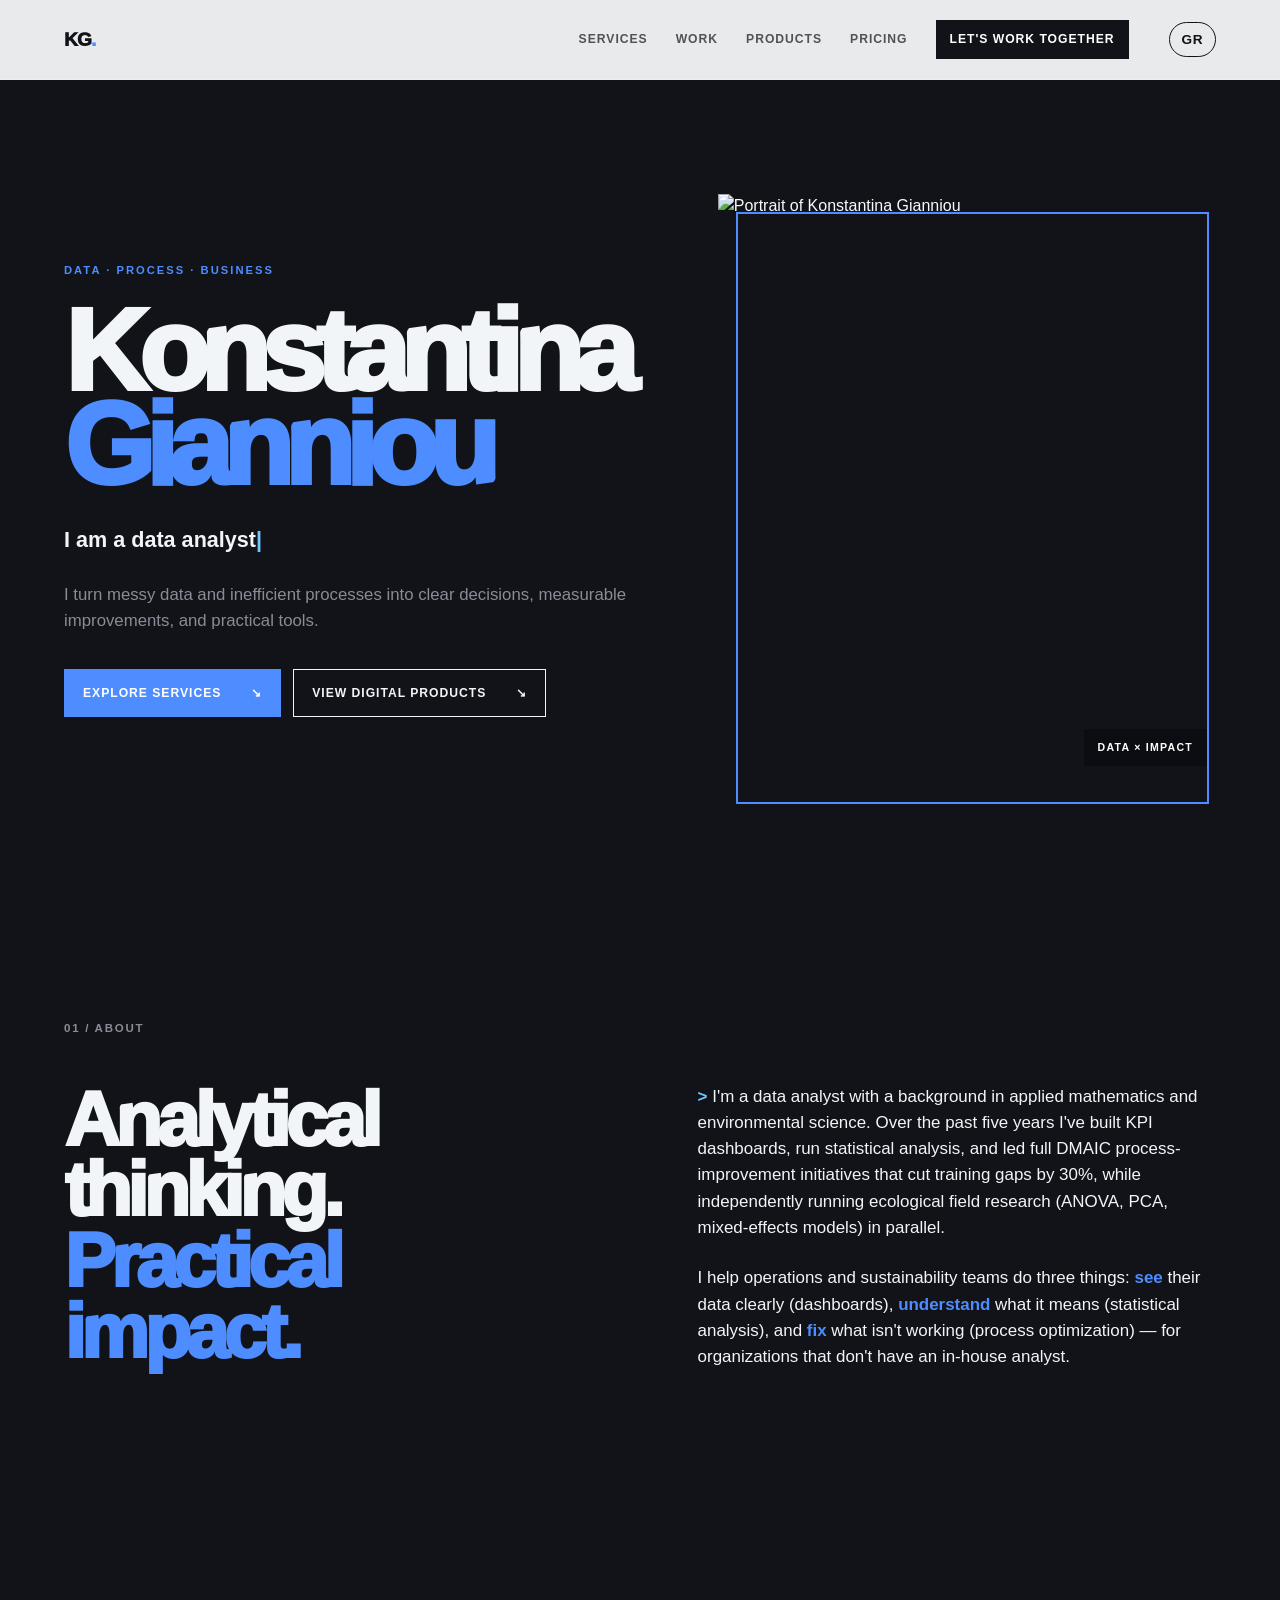
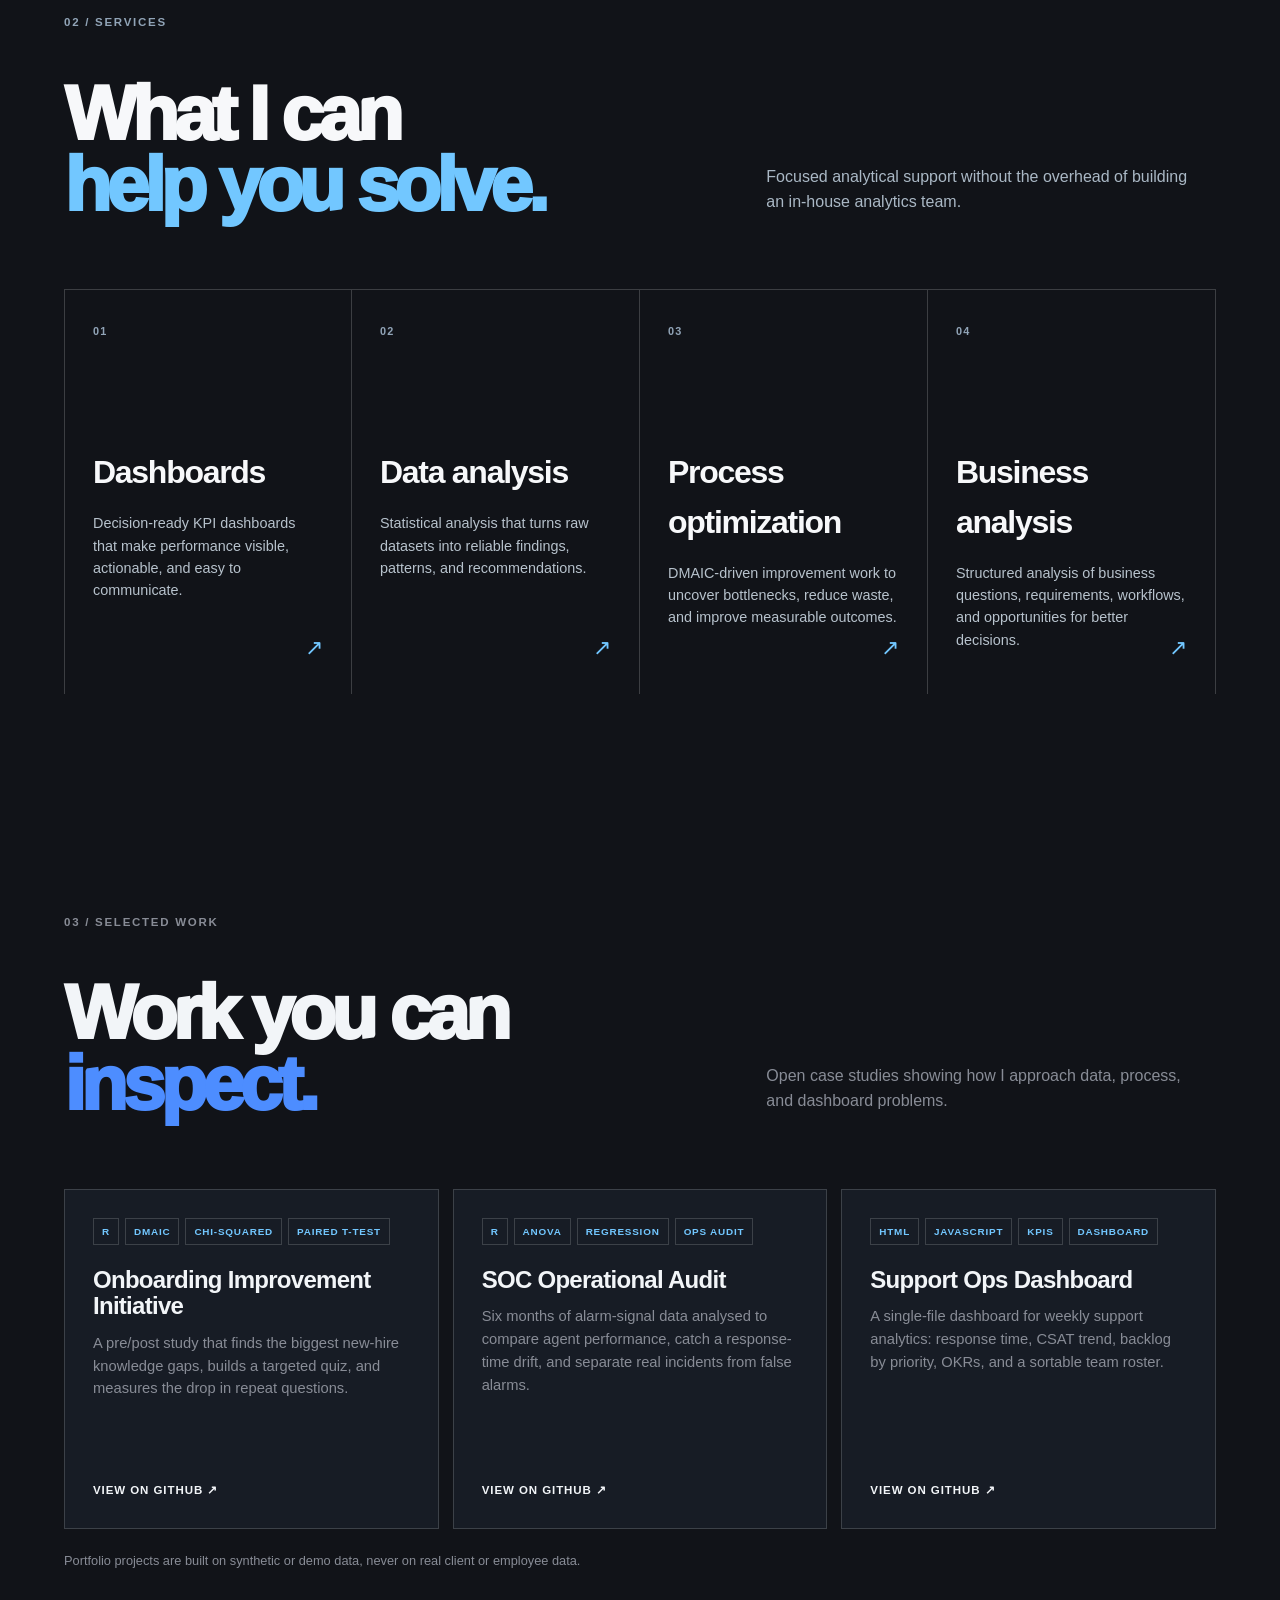
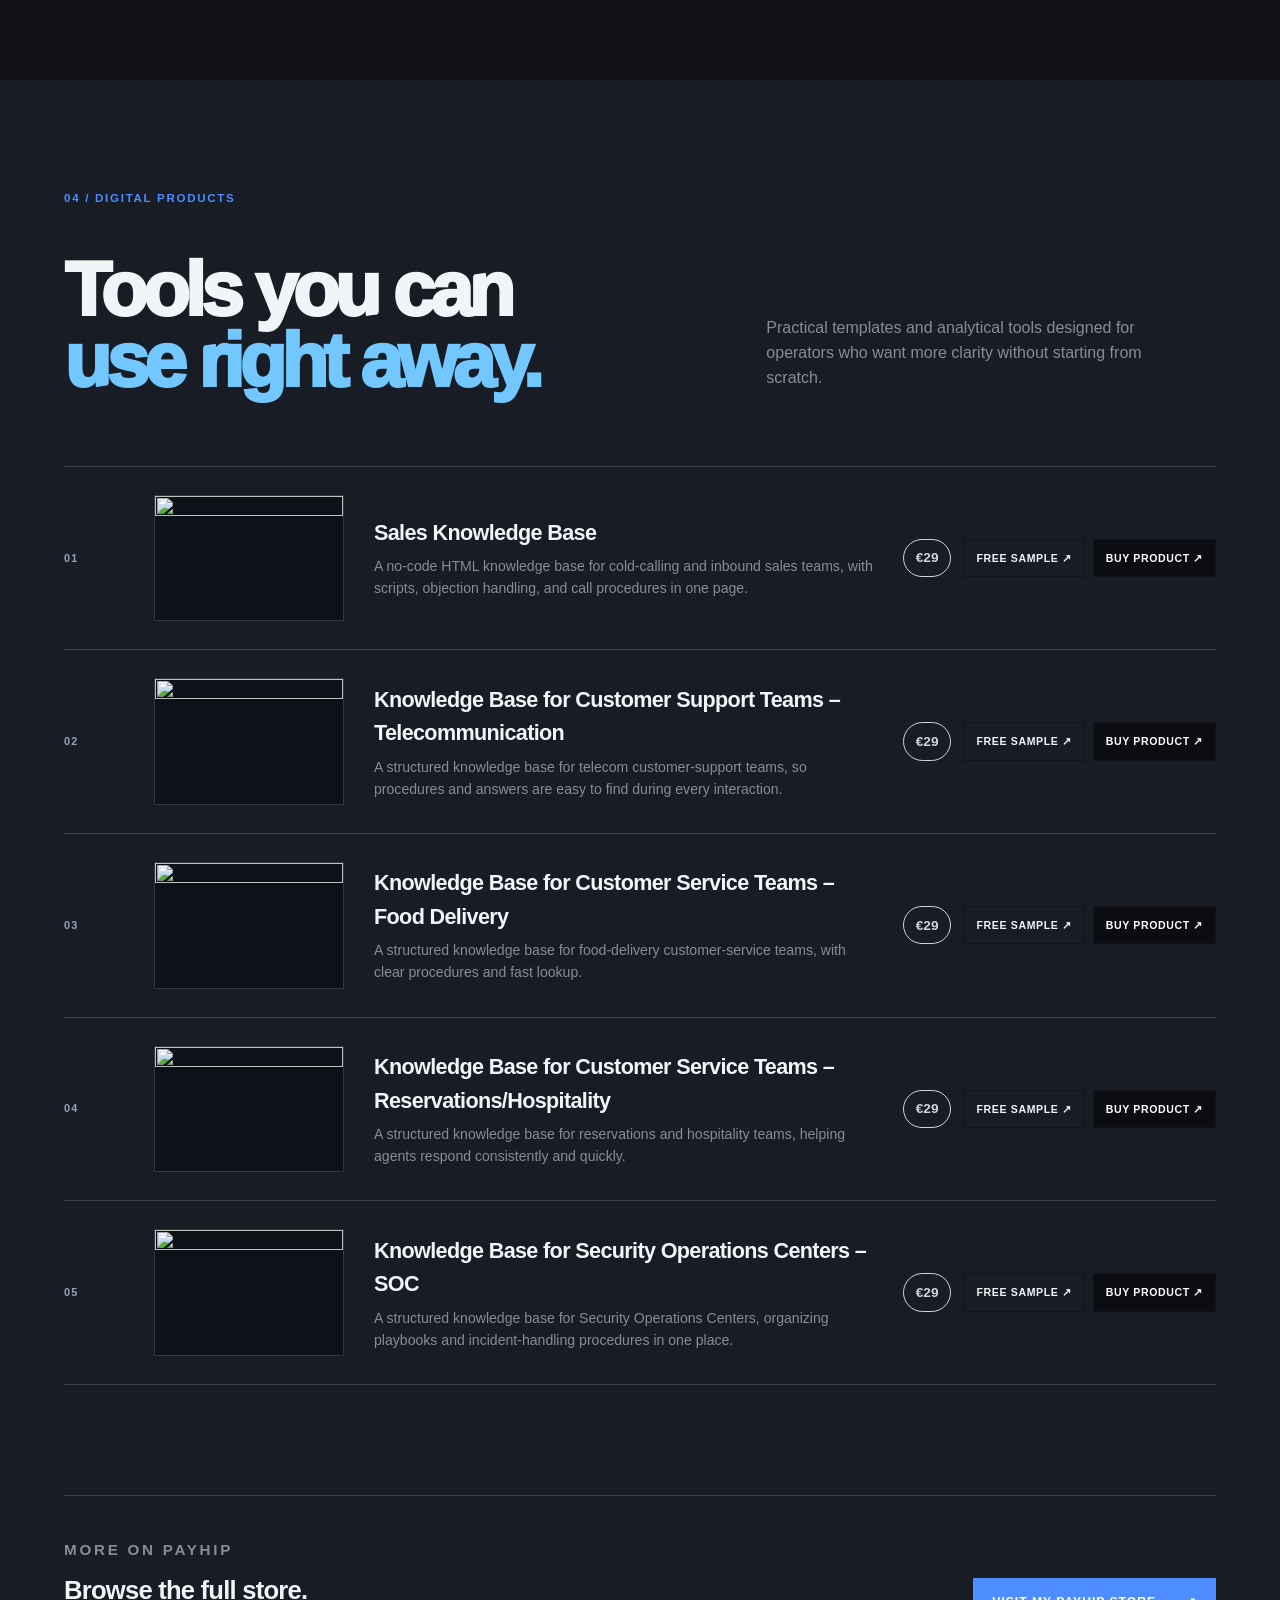
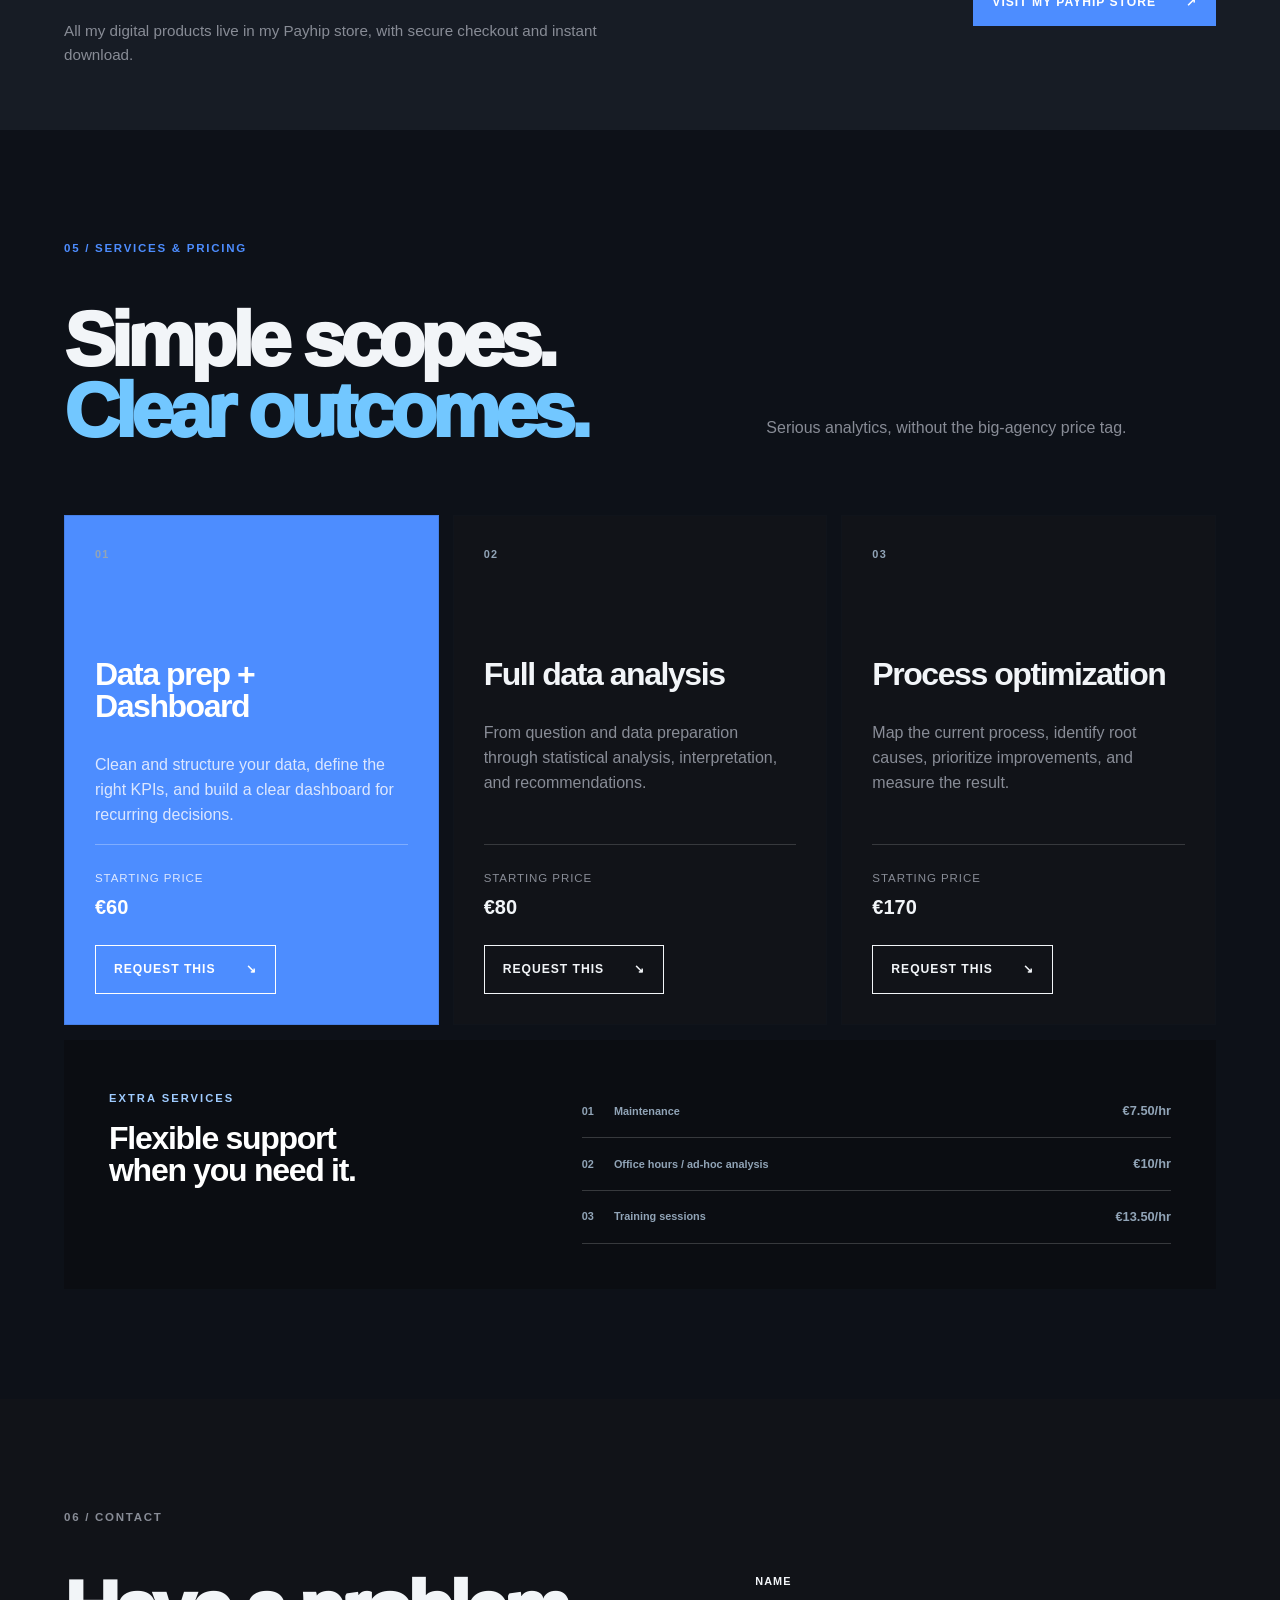
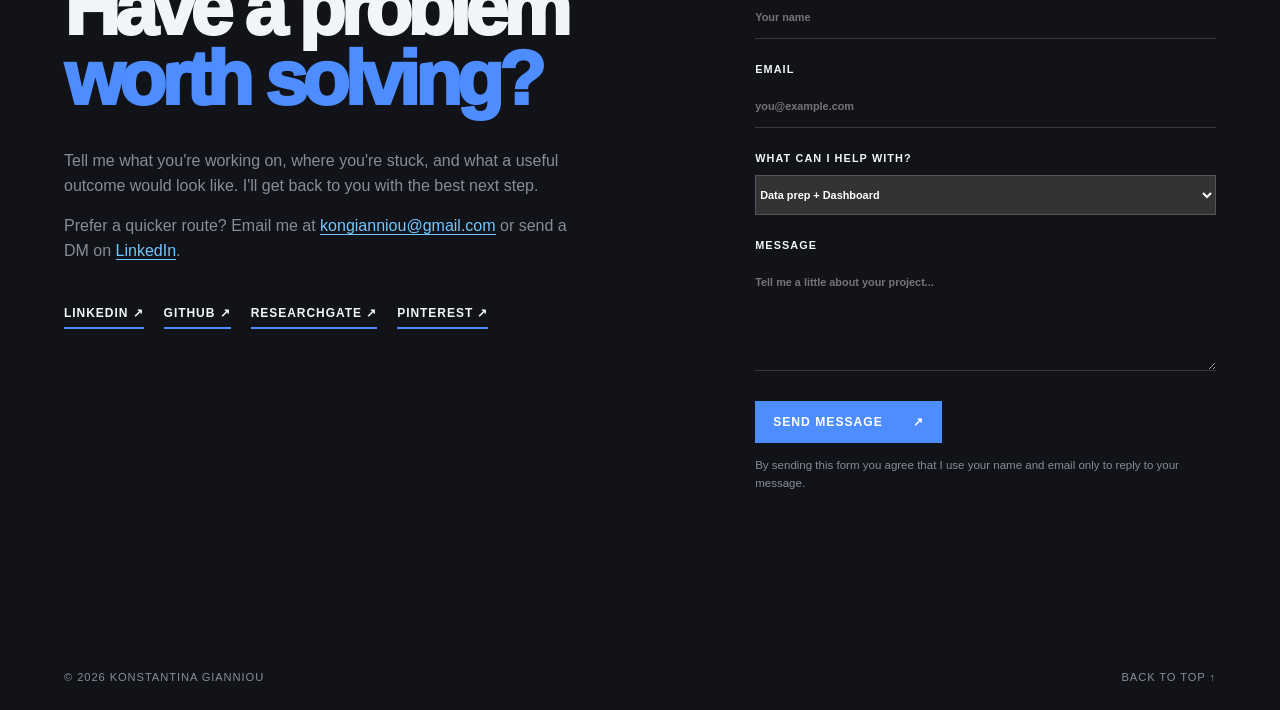
==== index.html @ 8256a612 "index.html" ====
<!DOCTYPE html>
<html lang="en">
   <head>
  <meta charset="UTF-8">
  <meta name="viewport" content="width=device-width, initial-scale=1.0">
  <meta name="p:domain_verify" content="809cac1833079898993df60da52fd687"/>

  <!-- Google tag (gtag.js) -->
  <script async src="https://www.googletagmanager.com/gtag/js?id=G-5VZN0KW724"></script>
  <script>
    window.dataLayer = window.dataLayer || [];
    function gtag(){dataLayer.push(arguments);}
    gtag('js', new Date());
    gtag('config', 'G-5VZN0KW724');
  </script>

  <meta name="description" content="...">

   
  <meta name="p:domain_verify" content="809cac1833079898993df60da52fd687"/>
  <meta charset="UTF-8">
  <meta name="viewport" content="width=device-width, initial-scale=1.0">
  <meta name="description" content="Konstantina Gianniou — data analytics, process optimization, business analysis and digital products.">
  <title>Konstantina Gianniou — Data &amp; Process Analytics</title>
  <link rel="stylesheet" href="styles.css">
  <link rel="icon" href="assets/favicon.svg" type="image/svg+xml">
  <link rel="apple-touch-icon" href="assets/apple-touch-icon.png">
  <meta name="theme-color" content="#111318">
  <link rel="canonical" href="https://https://kongianniou.github.io//">
  <meta property="og:type" content="website">
  <meta property="og:site_name" content="Konstantina Gianniou">
  <meta property="og:title" content="Konstantina Gianniou — Data &amp; Process Analytics">
  <meta property="og:description" content="Dashboards, data analysis, process optimization and ready-to-use knowledge bases for operations teams.">
  <meta property="og:url" content="https://https://kongianniou.github.io//">
  <meta property="og:image" content="https://https://kongianniou.github.io//assets/og-image.jpg">
  <meta property="og:image:width" content="1200">
  <meta property="og:image:height" content="630">
  <meta property="og:image:alt" content="Konstantina Gianniou — Data and Process Analytics">
  <meta name="twitter:card" content="summary_large_image">
  <meta name="twitter:title" content="Konstantina Gianniou — Data &amp; Process Analytics">
  <meta name="twitter:description" content="Dashboards, data analysis, process optimization and ready-to-use knowledge bases for operations teams.">
  <meta name="twitter:image" content="https://https://kongianniou.github.io//assets/og-image.jpg">
  <style>
    .lang-toggle {
      margin-left: 0.75rem;
      padding: 0.35rem 0.75rem;
      font: inherit;
      font-size: 0.85rem;
      font-weight: 600;
      letter-spacing: 0.04em;
      color: inherit;
      background: transparent;
      border: 1px solid currentColor;
      border-radius: 999px;
      cursor: pointer;
      transition: background 0.2s ease, color 0.2s ease;
    }
    .lang-toggle:hover,
    .lang-toggle:focus-visible {
      background: var(--accent);
      border-color: var(--accent);
      color: #fff;
    }
    .contact-form select {
      background-color: #333333;
      color: #ffffff;
      border: 1px solid #555555;
    }
    .contact-form select option {
      background-color: #333333;
      color: #ffffff;
    }
    .product-price {
      display: inline-flex;
      align-items: center;
      gap: 0.3rem;
      padding: 0.35rem 0.75rem;
      margin-right: 0.25rem;
      font-size: 0.85rem;
      border: 1px solid currentColor;
      border-radius: 999px;
      opacity: 0.85;
    }
    .product-price strong {
      font-weight: 700;
    }
    .product-actions {
      flex-wrap: wrap;
    }
    .store { padding-top: 0; padding-bottom: 0; max-width: none; background: #171C25; }
    .store-inner { max-width: var(--max); margin: auto; padding: 42px 0 64px; display: flex; flex-wrap: wrap; align-items: center; justify-content: space-between; gap: 24px; border-top: 1px solid var(--line); }
    .store-inner .eyebrow { margin-bottom: 10px; }
    .store-inner h3 { margin: 0 0 8px; font-size: 1.6rem; letter-spacing: -.03em; }
    .store-inner p { margin: 0; color: var(--muted); max-width: 560px; font-size: .95rem; }
    html { scroll-padding-top: 80px; }
    /* Product thumbnails */
    .product-row { grid-template-columns: 60px 190px 1fr auto; }
    .product-thumb { width: 100%; height: auto; aspect-ratio: 3 / 2; align-self: center; object-fit: cover; border: 1px solid var(--line); background: #0D1118; }
    @media (max-width: 1100px) {
      .product-row { grid-template-columns: 45px 150px 1fr; }
      .product-actions { grid-column: 2 / -1; }
    }
    @media (max-width: 640px) {
      .product-row { grid-template-columns: 1fr; gap: 14px; }
      .product-actions { grid-column: auto; }
    }
    /* Selected work */
    .work-grid { display: grid; grid-template-columns: repeat(3, 1fr); gap: 14px; }
    .work-card { display: flex; flex-direction: column; padding: 28px; min-height: 340px; background: #171C25; border: 1px solid var(--line); transition: border-color .2s, transform .2s; }
    .work-card:hover { border-color: var(--accent); transform: translateY(-3px); }
    .work-card h3 { margin: 22px 0 12px; font-size: 1.5rem; line-height: 1.1; letter-spacing: -.03em; }
    .work-card p { margin: 0; color: var(--muted); font-size: .92rem; }
    .work-tags { display: flex; flex-wrap: wrap; gap: 6px; margin: 0; padding: 0; list-style: none; }
    .work-tags li { padding: 5px 8px; border: 1px solid var(--line); color: var(--accent-2); font-size: .62rem; font-weight: 850; letter-spacing: .08em; text-transform: uppercase; }
    .work-link { margin-top: auto; padding-top: 24px; font-size: .72rem; font-weight: 850; letter-spacing: .08em; text-transform: uppercase; }
    .work-link:hover { color: var(--accent-2); }
    .work-note { margin: 22px 0 0; color: var(--muted); font-size: .8rem; }
    @media (max-width: 900px) { .work-grid { grid-template-columns: 1fr; } .work-card { min-height: 0; } }
    /* Request buttons, contact extras */
    .request-btn { margin-top: 22px; width: max-content; }
    .price-card.featured .request-btn:hover { background: #fff; color: var(--accent); border-color: #fff; }
    .service-card .card-arrow { text-decoration: none; }
    .contact-alt a { color: var(--accent-2); border-bottom: 1px solid currentColor; }
    .contact-alt { margin-top: 14px !important; }
    .form-consent { margin: -8px 0 0; color: var(--muted); font-size: .72rem; }
    .form-status { margin: 0; min-height: 1.4em; font-size: 0.9rem; }
    .form-status.ok { color: #72C7FF; }
    .form-status.err { color: #ff8a8a; }
    .contact-form button[disabled] { opacity: .6; cursor: wait; }
  </style>
</head>
<body>
  <header class="site-header">
    <a class="brand" href="#top">KG<span>.</span></a>
    <nav aria-label="Main navigation">
      <a href="#services"><span data-i18n="nav.services">Services</span></a>
      <a href="#work"><span data-i18n="nav.work">Work</span></a>
      <a href="#products"><span data-i18n="nav.products">Products</span></a>
      <a href="#pricing"><span data-i18n="nav.pricing">Pricing</span></a>
      <a class="nav-cta" href="#contact"><span data-i18n="nav.contact">Let's work together</span></a>
      <button type="button" id="langToggle" class="lang-toggle" aria-label="Change language">GR</button>
    </nav>
  </header>

  <main id="top">
    <section class="hero section">
      <div class="hero-copy">
        <p class="eyebrow" data-i18n="hero.eyebrow">DATA · PROCESS · BUSINESS</p>
        <h1 data-i18n="hero.name">Konstantina<br><span>Gianniou</span></h1>
        <p class="type-line" aria-live="polite"><span id="typewriter"></span><span class="cursor" aria-hidden="true">|</span></p>
        <p class="hero-intro" data-i18n="hero.intro">
          I turn messy data and inefficient processes into clear decisions, measurable improvements, and practical tools.
        </p>
        <div class="hero-actions">
          <a class="button button-primary" href="#services"><span data-i18n="hero.cta1">Explore services</span> <span>↘</span></a>
          <a class="button button-secondary" href="#products"><span data-i18n="hero.cta2">View digital products</span> <span>↘</span></a>
        </div>
      </div>

      <div class="hero-image-wrap">
        <div class="image-frame">
          <img src="assets/profile.jpg" alt="Portrait of Konstantina Gianniou">
          <div class="image-tag" data-i18n="hero.imageTag">DATA × IMPACT</div>
        </div>
      </div>
    </section>

    <section class="about section section-light">
      <div class="section-label" data-i18n="about.label">01 / ABOUT</div>
      <div class="about-content">
        <h2 data-i18n="about.heading">Analytical thinking.<br><em>Practical impact.</em></h2>
        <div class="about-text">
          <p data-i18n="about.p1">
            I'm a data analyst with a background in applied mathematics and environmental science. Over the past five years I've built KPI dashboards, run statistical analysis, and led full DMAIC process-improvement initiatives that cut training gaps by 30%, while independently running ecological field research (ANOVA, PCA, mixed-effects models) in parallel.
          </p>
          <p data-i18n="about.p2">
            I help operations and sustainability teams do three things: <strong>see</strong> their data clearly (dashboards), <strong>understand</strong> what it means (statistical analysis), and <strong>fix</strong> what isn't working (process optimization) — for organizations that don't have an in-house analyst.
          </p>
        </div>
      </div>
    </section>

    <section id="services" class="services section">
      <div class="section-label" data-i18n="services.label">02 / SERVICES</div>
      <div class="section-heading">
        <h2 data-i18n="services.heading">What I can<br><em>help you solve.</em></h2>
        <p data-i18n="services.subheading">Focused analytical support without the overhead of building an in-house analytics team.</p>
      </div>

      <div class="service-grid">
        <article class="service-card">
          <span class="card-number">01</span>
          <h3 data-i18n="services.card1.title">Dashboards</h3>
          <p data-i18n="services.card1.desc">Decision-ready KPI dashboards that make performance visible, actionable, and easy to communicate.</p>
          <a class="card-arrow" href="#contact" data-service="1" aria-label="Get in touch about this service">↗</a>
        </article>
        <article class="service-card">
          <span class="card-number">02</span>
          <h3 data-i18n="services.card2.title">Data analysis</h3>
          <p data-i18n="services.card2.desc">Statistical analysis that turns raw datasets into reliable findings, patterns, and recommendations.</p>
          <a class="card-arrow" href="#contact" data-service="2" aria-label="Get in touch about this service">↗</a>
        </article>
        <article class="service-card">
          <span class="card-number">03</span>
          <h3 data-i18n="services.card3.title">Process optimization</h3>
          <p data-i18n="services.card3.desc">DMAIC-driven improvement work to uncover bottlenecks, reduce waste, and improve measurable outcomes.</p>
          <a class="card-arrow" href="#contact" data-service="3" aria-label="Get in touch about this service">↗</a>
        </article>
        <article class="service-card">
          <span class="card-number">04</span>
          <h3 data-i18n="services.card4.title">Business analysis</h3>
          <p data-i18n="services.card4.desc">Structured analysis of business questions, requirements, workflows, and opportunities for better decisions.</p>
          <a class="card-arrow" href="#contact" data-service="4" aria-label="Get in touch about this service">↗</a>
        </article>
      </div>
    </section>

    <section id="work" class="work section section-light">
      <div class="section-label" data-i18n="work.label">03 / SELECTED WORK</div>
      <div class="section-heading">
        <h2 data-i18n="work.heading">Work you can<br><em>inspect.</em></h2>
        <p data-i18n="work.subheading">Open case studies showing how I approach data, process, and dashboard problems.</p>
      </div>

      <div class="work-grid">
        <article class="work-card">
          <ul class="work-tags"><li>R</li><li>DMAIC</li><li>Chi-squared</li><li>Paired t-test</li></ul>
          <h3 data-i18n="work.card1.title">Onboarding Improvement Initiative</h3>
          <p data-i18n="work.card1.desc">A pre/post study that finds the biggest new-hire knowledge gaps, builds a targeted quiz, and measures the drop in repeat questions.</p>
          <a class="work-link" href="https://github.com/KonGianniou/Onboarding-Improvement-Initiative" target="_blank" rel="noopener"><span data-i18n="work.view">View on GitHub</span> ↗</a>
        </article>
        <article class="work-card">
          <ul class="work-tags"><li>R</li><li>ANOVA</li><li>Regression</li><li>Ops audit</li></ul>
          <h3 data-i18n="work.card2.title">SOC Operational Audit</h3>
          <p data-i18n="work.card2.desc">Six months of alarm-signal data analysed to compare agent performance, catch a response-time drift, and separate real incidents from false alarms.</p>
          <a class="work-link" href="https://github.com/KonGianniou/SOC-Operational-Audit" target="_blank" rel="noopener"><span data-i18n="work.view">View on GitHub</span> ↗</a>
        </article>
        <article class="work-card">
          <ul class="work-tags"><li>HTML</li><li>JavaScript</li><li>KPIs</li><li>Dashboard</li></ul>
          <h3 data-i18n="work.card3.title">Support Ops Dashboard</h3>
          <p data-i18n="work.card3.desc">A single-file dashboard for weekly support analytics: response time, CSAT trend, backlog by priority, OKRs, and a sortable team roster.</p>
          <a class="work-link" href="https://github.com/KonGianniou/Ops_Dashboard" target="_blank" rel="noopener"><span data-i18n="work.view">View on GitHub</span> ↗</a>
        </article>
      </div>
      <p class="work-note" data-i18n="work.note">Portfolio projects are built on synthetic or demo data, never on real client or employee data.</p>
    </section>

    <section id="products" class="products section section-light">
      <div class="section-label" data-i18n="products.label">04 / DIGITAL PRODUCTS</div>
      <div class="section-heading">
        <h2 data-i18n="products.heading">Tools you can<br><em>use right away.</em></h2>
        <p data-i18n="products.subheading">Practical templates and analytical tools designed for operators who want more clarity without starting from scratch.</p>
      </div>

      <div class="product-list">
        <article class="product-row">
          <div class="product-index">01</div>
          <img class="product-thumb" src="assets/product-sales.jpg" alt="" width="450" height="300" loading="lazy">
          <div class="product-info">
            <h3 data-i18n="products.row1.title">Sales Knowledge Base</h3>
            <p data-i18n="products.row1.desc">A no-code HTML knowledge base for cold-calling and inbound sales teams, with scripts, objection handling, and call procedures in one page.</p>
          </div>
          <div class="product-actions">
            <span class="product-price"><strong>€29</strong></span>
            <a class="small-button" href="https://github.com/KonGianniou/SOC-Local-Centralized-Guidelines-Portal" target="_blank" rel="noopener"><span data-i18n="products.freeSample">Free sample</span> ↗</a>
            <a class="small-button filled" href="https://payhip.com/b/VTmUN" target="_blank" rel="noopener"><span data-i18n="products.buyProduct">Buy product</span> ↗</a>
          </div>
        </article>

        <article class="product-row">
          <div class="product-index">02</div>
          <img class="product-thumb" src="assets/product-telecom.jpg" alt="" width="450" height="300" loading="lazy">
          <div class="product-info">
            <h3 data-i18n="products.row2.title">Knowledge Base for Customer Support Teams – Telecommunication</h3>
            <p data-i18n="products.row2.desc">A structured knowledge base for telecom customer-support teams, so procedures and answers are easy to find during every interaction.</p>
          </div>
          <div class="product-actions">
            <span class="product-price"><strong>€29</strong></span>
            <a class="small-button" href="https://github.com/KonGianniou/SOC-Local-Centralized-Guidelines-Portal" target="_blank" rel="noopener"><span data-i18n="products.freeSample">Free sample</span> ↗</a>
            <a class="small-button filled" href="https://payhip.com/b/qD2L5" target="_blank" rel="noopener"><span data-i18n="products.buyProduct">Buy product</span> ↗</a>
          </div>
        </article>

        <article class="product-row">
          <div class="product-index">03</div>
          <img class="product-thumb" src="assets/product-food-delivery.jpg" alt="" width="450" height="300" loading="lazy">
          <div class="product-info">
            <h3 data-i18n="products.row3.title">Knowledge Base for Customer Service Teams – Food Delivery</h3>
            <p data-i18n="products.row3.desc">A structured knowledge base for food-delivery customer-service teams, with clear procedures and fast lookup.</p>
          </div>
          <div class="product-actions">
            <span class="product-price"><strong>€29</strong></span>
            <a class="small-button" href="https://github.com/KonGianniou/SOC-Local-Centralized-Guidelines-Portal" target="_blank" rel="noopener"><span data-i18n="products.freeSample">Free sample</span> ↗</a>
            <a class="small-button filled" href="https://payhip.com/b/VkHqT" target="_blank" rel="noopener"><span data-i18n="products.buyProduct">Buy product</span> ↗</a>
          </div>
        </article>

        <article class="product-row">
          <div class="product-index">04</div>
          <img class="product-thumb" src="assets/product-reservations.jpg" alt="" width="450" height="300" loading="lazy">
          <div class="product-info">
            <h3 data-i18n="products.row4.title">Knowledge Base for Customer Service Teams – Reservations/Hospitality</h3>
            <p data-i18n="products.row4.desc">A structured knowledge base for reservations and hospitality teams, helping agents respond consistently and quickly.</p>
          </div>
          <div class="product-actions">
            <span class="product-price"><strong>€29</strong></span>
            <a class="small-button" href="https://github.com/KonGianniou/SOC-Local-Centralized-Guidelines-Portal" target="_blank" rel="noopener"><span data-i18n="products.freeSample">Free sample</span> ↗</a>
            <a class="small-button filled" href="https://payhip.com/b/GzCWZ" target="_blank" rel="noopener"><span data-i18n="products.buyProduct">Buy product</span> ↗</a>
          </div>
        </article>

        <article class="product-row">
          <div class="product-index">05</div>
          <img class="product-thumb" src="assets/product-soc.jpg" alt="" width="450" height="300" loading="lazy">
          <div class="product-info">
            <h3 data-i18n="products.row5.title">Knowledge Base for Security Operations Centers – SOC</h3>
            <p data-i18n="products.row5.desc">A structured knowledge base for Security Operations Centers, organizing playbooks and incident-handling procedures in one place.</p>
          </div>
          <div class="product-actions">
            <span class="product-price"><strong>€29</strong></span>
            <a class="small-button" href="https://github.com/KonGianniou/SOC-Local-Centralized-Guidelines-Portal" target="_blank" rel="noopener"><span data-i18n="products.freeSample">Free sample</span> ↗</a>
            <a class="small-button filled" href="https://payhip.com/b/kRIVw" target="_blank" rel="noopener"><span data-i18n="products.buyProduct">Buy product</span> ↗</a>
          </div>
        </article>
      </div>
    </section>

    <section class="store section">
      <div class="store-inner">
        <div>
          <p class="eyebrow" data-i18n="store.eyebrow">MORE ON PAYHIP</p>
          <h3 data-i18n="store.heading">Browse the full store.</h3>
          <p data-i18n="store.desc">All my digital products live in my Payhip store, with secure checkout and instant download.</p>
        </div>
        <a class="button button-primary" href="https://payhip.com/KonstantinaGianniou" target="_blank" rel="noopener"><span data-i18n="store.cta">Visit my Payhip store</span> <span>↗</span></a>
      </div>
    </section>

    <section id="pricing" class="pricing section">
      <div class="section-label" data-i18n="pricing.label">05 / SERVICES &amp; PRICING</div>
      <div class="section-heading">
        <h2 data-i18n="pricing.heading">Simple scopes.<br><em>Clear outcomes.</em></h2>
        <p data-i18n="pricing.subheading">Serious analytics, without the big-agency price tag.</p>
      </div>

      <div class="pricing-grid">
        <article class="price-card featured">
          <span class="card-number">01</span>
          <h3 data-i18n="pricing.card1.title">Data prep + Dashboard</h3>
          <p data-i18n="pricing.card1.desc">Clean and structure your data, define the right KPIs, and build a clear dashboard for recurring decisions.</p>
          <div class="price"><span data-i18n="pricing.startingPrice">Starting price</span> <strong>€60</strong></div>
          <a class="button request-btn" href="#contact" data-service="1"><span data-i18n="pricing.request">Request this</span> <span>↘</span></a>
        </article>
        <article class="price-card">
          <span class="card-number">02</span>
          <h3 data-i18n="pricing.card2.title">Full data analysis</h3>
          <p data-i18n="pricing.card2.desc">From question and data preparation through statistical analysis, interpretation, and recommendations.</p>
          <div class="price"><span data-i18n="pricing.startingPrice">Starting price</span> <strong>€80</strong></div>
          <a class="button request-btn" href="#contact" data-service="2"><span data-i18n="pricing.request">Request this</span> <span>↘</span></a>
        </article>
        <article class="price-card">
          <span class="card-number">03</span>
          <h3 data-i18n="pricing.card3.title">Process optimization</h3>
          <p data-i18n="pricing.card3.desc">Map the current process, identify root causes, prioritize improvements, and measure the result.</p>
          <div class="price"><span data-i18n="pricing.startingPrice">Starting price</span> <strong>€170</strong></div>
          <a class="button request-btn" href="#contact" data-service="3"><span data-i18n="pricing.request">Request this</span> <span>↘</span></a>
        </article>
      </div>

      <div class="extras">
        <div>
          <span class="eyebrow" data-i18n="pricing.extrasLabel">EXTRA SERVICES</span>
          <h3 data-i18n="pricing.extrasHeading">Flexible support<br>when you need it.</h3>
        </div>
        <ul>
          <li><span>01</span> <span data-i18n="pricing.extra1">Maintenance</span> <b>€7.50/hr</b></li>
          <li><span>02</span> <span data-i18n="pricing.extra2">Office hours / ad-hoc analysis</span> <b>€10/hr</b></li>
          <li><span>03</span> <span data-i18n="pricing.extra3">Training sessions</span> <b>€13.50/hr</b></li>
        </ul>
      </div>
    </section>

    <section id="contact" class="contact section section-light">
      <div class="section-label" data-i18n="contact.label">06 / CONTACT</div>
      <div class="contact-grid">
        <div>
          <h2 data-i18n="contact.heading">Have a problem<br><em>worth solving?</em></h2>
          <p data-i18n="contact.p">Tell me what you're working on, where you're stuck, and what a useful outcome would look like. I'll get back to you with the best next step.</p>
          <p class="contact-alt" data-i18n="contact.alt">Prefer a quicker route? Email me at <a href="mailto:kongianniou@gmail.com">kongianniou@gmail.com</a> or send a DM on <a href="https://www.linkedin.com/in/konstantina-gianniou/" target="_blank" rel="noopener">LinkedIn</a>.</p>
          <div class="socials">
            <a href="https://www.linkedin.com/in/konstantina-gianniou/" target="_blank" rel="noopener">LinkedIn ↗</a>
            <a href="https://github.com/KonGianniou" target="_blank" rel="noopener">GitHub ↗</a>
            <a href="https://www.researchgate.net/profile/Konstantina-Gianniou?ev=hdr_xprf" target="_blank" rel="noopener">ResearchGate ↗</a>
            <a href="https://www.pinterest.com/kongianniou/" target="_blank" rel="noopener">Pinterest ↗</a>
          </div>
        </div>

        <form class="contact-form" id="contactForm" action="https://api.web3forms.com/submit" method="post">
          <input type="hidden" name="access_key" value="99f93dc1-b7e2-44c2-886c-db500db71f4d">
          <input type="hidden" name="subject" value="New message from your website">
          <input type="hidden" name="from_name" value="Website contact form">
          <input type="checkbox" name="botcheck" tabindex="-1" autocomplete="off" style="display:none">
          <label>
            <span data-i18n="contact.form.name">Name</span>
            <input type="text" name="name" data-i18n-placeholder="contact.form.namePlaceholder" placeholder="Your name" required>
          </label>
          <label>
            <span data-i18n="contact.form.email">Email</span>
            <input type="email" name="email" placeholder="you@example.com" required>
          </label>
          <label>
            <span data-i18n="contact.form.serviceLabel">What can I help with?</span>
            <select name="service">
              <option data-i18n="contact.form.opt1">Data prep + Dashboard</option>
              <option data-i18n="contact.form.opt2">Full data analysis</option>
              <option data-i18n="contact.form.opt3">Process optimization</option>
              <option data-i18n="contact.form.opt4">Business analysis</option>
              <option data-i18n="contact.form.opt5">Digital products</option>
              <option data-i18n="contact.form.opt6">Something else</option>
            </select>
          </label>
          <label>
            <span data-i18n="contact.form.message">Message</span>
            <textarea name="message" rows="5" data-i18n-placeholder="contact.form.messagePlaceholder" placeholder="Tell me a little about your project..." required></textarea>
          </label>
          <button class="button button-primary" type="submit"><span data-i18n="contact.form.submit">Send message</span> <span>↗</span></button>
          <p class="form-consent" data-i18n="contact.form.consent">By sending this form you agree that I use your name and email only to reply to your message.</p>
          <p id="formStatus" class="form-status" role="status" aria-live="polite"></p>
        </form>
      </div>
    </section>
  </main>

  <footer class="footer">
    <span>© <span id="year"></span> <span data-i18n="footer.name">Konstantina Gianniou</span></span>
    <a href="#top"><span data-i18n="footer.backToTop">Back to top</span> ↑</a>
  </footer>

  <script src="script.js"></script>
  <script>
    (function () {
      var KG_LANG = {
        en: {
          'nav.services': 'Services',
          'nav.work': 'Work',
          'nav.products': 'Products',
          'nav.pricing': 'Pricing',
          'nav.contact': "Let's work together",

          'hero.name': 'Konstantina<br><span>Gianniou</span>',
          'hero.eyebrow': 'DATA · PROCESS · BUSINESS',
          'hero.intro': 'I turn messy data and inefficient processes into clear decisions, measurable improvements, and practical tools.',
          'hero.cta1': 'Explore services',
          'hero.cta2': 'View digital products',
          'hero.imageTag': 'DATA × IMPACT',

          'about.label': '01 / ABOUT',
          'about.heading': 'Analytical thinking.<br><em>Practical impact.</em>',
          'about.p1': "I'm a data analyst with a background in applied mathematics and environmental science. Over the past five years I've built KPI dashboards, run statistical analysis, and led full DMAIC process-improvement initiatives that cut training gaps by 30%, while independently running ecological field research (ANOVA, PCA, mixed-effects models) in parallel.",
          'about.p2': "I help operations and sustainability teams do three things: <strong>see</strong> their data clearly (dashboards), <strong>understand</strong> what it means (statistical analysis), and <strong>fix</strong> what isn't working (process optimization) — for organizations that don't have an in-house analyst.",

          'services.label': '02 / SERVICES',
          'services.heading': 'What I can<br><em>help you solve.</em>',
          'services.subheading': 'Focused analytical support without the overhead of building an in-house analytics team.',
          'services.card1.title': 'Dashboards',
          'services.card1.desc': 'Decision-ready KPI dashboards that make performance visible, actionable, and easy to communicate.',
          'services.card2.title': 'Data analysis',
          'services.card2.desc': 'Statistical analysis that turns raw datasets into reliable findings, patterns, and recommendations.',
          'services.card3.title': 'Process optimization',
          'services.card3.desc': 'DMAIC-driven improvement work to uncover bottlenecks, reduce waste, and improve measurable outcomes.',
          'services.card4.title': 'Business analysis',
          'services.card4.desc': 'Structured analysis of business questions, requirements, workflows, and opportunities for better decisions.',

          'work.label': '03 / SELECTED WORK',
          'work.heading': 'Work you can<br><em>inspect.</em>',
          'work.subheading': 'Open case studies showing how I approach data, process, and dashboard problems.',
          'work.view': 'View on GitHub',
          'work.note': 'Portfolio projects are built on synthetic or demo data, never on real client or employee data.',
          'work.card1.title': 'Onboarding Improvement Initiative',
          'work.card1.desc': 'A pre/post study that finds the biggest new-hire knowledge gaps, builds a targeted quiz, and measures the drop in repeat questions.',
          'work.card2.title': 'SOC Operational Audit',
          'work.card2.desc': 'Six months of alarm-signal data analysed to compare agent performance, catch a response-time drift, and separate real incidents from false alarms.',
          'work.card3.title': 'Support Ops Dashboard',
          'work.card3.desc': 'A single-file dashboard for weekly support analytics: response time, CSAT trend, backlog by priority, OKRs, and a sortable team roster.',

          'products.label': '04 / DIGITAL PRODUCTS',
          'products.heading': 'Tools you can<br><em>use right away.</em>',
          'products.subheading': 'Practical templates and analytical tools designed for operators who want more clarity without starting from scratch.',
          'products.freeSample': 'Free sample',
          'products.buyProduct': 'Buy product',
          'products.startingPrice': 'From',
          'products.row1.title': 'Sales Knowledge Base',
          'products.row1.desc': 'A no-code HTML knowledge base for cold-calling and inbound sales teams, with scripts, objection handling, and call procedures in one page.',
          'products.row2.title': 'Knowledge Base for Customer Support Teams – Telecommunication',
          'products.row2.desc': 'A structured knowledge base for telecom customer-support teams, so procedures and answers are easy to find during every interaction.',
          'products.row3.title': 'Knowledge Base for Customer Service Teams – Food Delivery',
          'products.row3.desc': 'A structured knowledge base for food-delivery customer-service teams, with clear procedures and fast lookup.',
          'products.row4.title': 'Knowledge Base for Customer Service Teams – Reservations/Hospitality',
          'products.row4.desc': 'A structured knowledge base for reservations and hospitality teams, helping agents respond consistently and quickly.',
          'products.row5.title': 'Knowledge Base for Security Operations Centers – SOC',
          'products.row5.desc': 'A structured knowledge base for Security Operations Centers, organizing playbooks and incident-handling procedures in one place.',

          'store.eyebrow': 'MORE ON PAYHIP',
          'store.heading': 'Browse the full store.',
          'store.desc': 'All my digital products live in my Payhip store, with secure checkout and instant download.',
          'store.cta': 'Visit my Payhip store',

          'pricing.label': '05 / SERVICES &amp; PRICING',
          'pricing.heading': 'Simple scopes.<br><em>Clear outcomes.</em>',
          'pricing.subheading': 'Serious analytics, without the big-agency price tag.',
          'pricing.card1.title': 'Data prep + Dashboard',
          'pricing.card1.desc': 'Clean and structure your data, define the right KPIs, and build a clear dashboard for recurring decisions.',
          'pricing.card2.title': 'Full data analysis',
          'pricing.card2.desc': 'From question and data preparation through statistical analysis, interpretation, and recommendations.',
          'pricing.card3.title': 'Process optimization',
          'pricing.card3.desc': 'Map the current process, identify root causes, prioritize improvements, and measure the result.',
          'pricing.startingPrice': 'Starting price',
          'pricing.request': 'Request this',
          'pricing.extrasLabel': 'EXTRA SERVICES',
          'pricing.extrasHeading': 'Flexible support<br>when you need it.',
          'pricing.extra1': 'Maintenance',
          'pricing.extra2': 'Office hours / ad-hoc analysis',
          'pricing.extra3': 'Training sessions',

          'contact.label': '06 / CONTACT',
          'contact.heading': 'Have a problem<br><em>worth solving?</em>',
          'contact.p': "Tell me what you're working on, where you're stuck, and what a useful outcome would look like. I'll get back to you with the best next step.",
          'contact.alt': 'Prefer a quicker route? Email me at <a href="mailto:kongianniou@gmail.com">kongianniou@gmail.com</a> or send a DM on <a href="https://www.linkedin.com/in/konstantina-gianniou/" target="_blank" rel="noopener">LinkedIn</a>.',
          'contact.form.consent': 'By sending this form you agree that I use your name and email only to reply to your message.',
          'contact.form.name': 'Name',
          'contact.form.namePlaceholder': 'Your name',
          'contact.form.email': 'Email',
          'contact.form.serviceLabel': 'What can I help with?',
          'contact.form.opt1': 'Data prep + Dashboard',
          'contact.form.opt2': 'Full data analysis',
          'contact.form.opt3': 'Process optimization',
          'contact.form.opt4': 'Business analysis',
          'contact.form.opt5': 'Digital products',
          'contact.form.opt6': 'Something else',
          'contact.form.message': 'Message',
          'contact.form.messagePlaceholder': 'Tell me a little about your project...',
          'contact.form.submit': 'Send message',
          'contact.form.sending': 'Sending...',
          'contact.form.success': 'Thank you! Your message has been sent.',
          'contact.form.error': 'Something went wrong. Please try again or email kongianniou@gmail.com.',

          'footer.backToTop': 'Back to top',
          'footer.name': 'Konstantina Gianniou',

          phrases: ['I am a data analyst', 'I am a process consultant', 'I am a business analyst', 'I am an environmental scientist']
        },
        el: {
          'nav.services': 'Υπηρεσίες',
          'nav.work': 'Έργα',
          'nav.products': 'Προϊόντα',
          'nav.pricing': 'Τιμές',
          'nav.contact': 'Ας συνεργαστούμε',

          'hero.name': 'Κωνσταντίνα<br><span>Γιαννιού</span>',
          'hero.eyebrow': 'ΔΕΔΟΜΕΝΑ · ΔΙΑΔΙΚΑΣΙΕΣ · ΕΠΙΧΕΙΡΗΣΕΙΣ',
          'hero.intro': 'Μετατρέπω δυσνόητα δεδομένα και αναποτελεσματικές διαδικασίες σε ξεκάθαρες αποφάσεις, μετρήσιμες βελτιώσεις και πρακτικά εργαλεία.',
          'hero.cta1': 'Δείτε τις υπηρεσίες',
          'hero.cta2': 'Δείτε τα ψηφιακά προϊόντα',
          'hero.imageTag': 'ΔΕΔΟΜΕΝΑ × ΑΠΟΤΕΛΕΣΜΑ',

          'about.label': '01 / ΣΧΕΤΙΚΑ',
          'about.heading': 'Αναλυτική σκέψη.<br><em>Πρακτικό αποτέλεσμα.</em>',
          'about.p1': 'Είμαι αναλύτρια δεδομένων με υπόβαθρο στα εφαρμοσμένα μαθηματικά και τις περιβαλλοντικές επιστήμες. Τα τελευταία πέντε χρόνια αναπτύσσω dashboards, εκτελώ στατιστικές αναλύσεις και ηγούμαι σε ομάδες βελτίωσης διαδικασιών χρησιμοποιώντας μεθοδολογία DMAIC που μείωνει τα κενά εκπαίδευσης κατά 30%, ενώ παράλληλα διεξάγω ανεξάρτητη οικολογική έρευνα πεδίου.',
          'about.p2': 'Βοηθώ ομάδες διοίκησης σε τρεις άξονες: να <strong>δουν</strong> καθαρά τα δεδομένα τους (dashboards), να <strong>κατανοήσουν</strong> τι σημαίνουν (στατιστική ανάλυση) και να <strong>διορθώσουν</strong> ό,τι δεν λειτουργεί (βελτιστοποίηση διαδικασιών).',

          'services.label': '02 / ΥΠΗΡΕΣΙΕΣ',
          'services.heading': 'Τι μπορώ<br><em>να λύσω για εσάς.</em>',
          'services.subheading': 'Αναλυτική υποστήριξη χωρίς το κόστος δημιουργίας εσωτερικής ομάδας.',
          'services.card1.title': 'Dashboards',
          'services.card1.desc': 'Έτοιμα προς λήψη dashboards δεικτών απόδοσης που καθιστούν την απόδοση της ομάδας σας ορατή, αξιοποιήσιμη και διευκολύνουν την επικοινωνία.',
          'services.card2.title': 'Ανάλυση δεδομένων',
          'services.card2.desc': 'Στατιστική ανάλυση που μετατρέπει τα ακατέργαστα δεδομένα σε αξιόπιστα ευρήματα, μοτίβα και προτάσεις.',
          'services.card3.title': 'Βελτιστοποίηση διαδικασιών',
          'services.card3.desc': 'Εργασία βελτίωσης βάσει DMAIC για τον εντοπισμό σημείων συμφόρησης, τη μείωση της σπατάλης και τη βελτίωση μετρήσιμων αποτελεσμάτων.',
          'services.card4.title': 'Επιχειρηματική ανάλυση',
          'services.card4.desc': 'Δομημένη ανάλυση επιχειρηματικών ερωτημάτων, απαιτήσεων, ροών εργασίας και ευκαιριών για καλύτερες αποφάσεις.',

          'work.label': '03 / ΕΠΙΛΕΓΜΕΝΑ ΕΡΓΑ',
          'work.heading': 'Δουλειά που μπορείτε<br><em>να ελέγξετε.</em>',
          'work.subheading': 'Ανοιχτά case studies που δείχνουν πώς προσεγγίζω προβλήματα δεδομένων, διαδικασιών και dashboards.',
          'work.view': 'Δείτε στο GitHub',
          'work.note': 'Τα projects χρησιμοποιούν συνθετικά ή demo δεδομένα, ποτέ πραγματικά δεδομένα πελατών ή εργαζομένων.',
          'work.card1.title': 'Onboarding Improvement Initiative',
          'work.card1.desc': 'Μελέτη πριν/μετά που εντοπίζει τα μεγαλύτερα κενά γνώσης των νέων εργαζομένων, δημιουργεί στοχευμένο quiz και μετρά τη μείωση των επαναλαμβανόμενων ερωτήσεων.',
          'work.card2.title': 'SOC Operational Audit',
          'work.card2.desc': 'Ανάλυση έξι μηνών δεδομένων σημάτων συναγερμού για σύγκριση της απόδοσης των χειριστών, εντοπισμό επιδείνωσης στον χρόνο απόκρισης και διάκριση πραγματικών περιστατικών από ψευδείς συναγερμούς.',
          'work.card3.title': 'Support Ops Dashboard',
          'work.card3.desc': 'Ένα dashboard σε ένα αρχείο για την εβδομαδιαία ανάλυση υποστήριξης: χρόνος απόκρισης, τάση CSAT, backlog ανά προτεραιότητα, OKR και ταξινομήσιμο roster ομάδας.',

          'products.label': '04 / ΨΗΦΙΑΚΑ ΠΡΟΪΟΝΤΑ',
          'products.heading': 'Εργαλεία που μπορείτε<br><em>να χρησιμοποιήσετε αμέσως.</em>',
          'products.subheading': 'Πρακτικά templates και αναλυτικά εργαλεία σχεδιασμένα για επαγγελματίες που θέλουν περισσότερη σαφήνεια χωρίς να ξεκινούν από το μηδέν.',
          'products.freeSample': 'Δωρεάν δείγμα',
          'products.buyProduct': 'Αγορά προϊόντος',
          'products.startingPrice': 'Από',
          'products.row1.title': 'Βάση Γνώσης για Πωλήσεις',
          'products.row1.desc': 'Ένα έτοιμο προς χρήση knowledge base για ομάδες πωλήσεων και cold calling, με σενάρια, χειρισμό αντιρρήσεων και διαδικασίες κλήσεων.',
          'products.row2.title': 'Βάση Γνώσης για Ομάδες Υποστήριξης – Τηλεπικοινωνίες',
          'products.row2.desc': 'Ένα δομημένο knowledge base για ομάδες υποστήριξης πελατών στις τηλεπικοινωνίες, ώστε οι πληροφορίες να βρίσκονται άμεσα.',
          'products.row3.title': 'Βάση Γνώσης για Ομάδες Εξυπηρέτησης – Διανομή φαγητού',
          'products.row3.desc': 'Ένα δομημένο knowledge base για ομάδες εξυπηρέτησης πελατών στη διανομή φαγητού, με ξεκάθαρες διαδικασίες και γρήγορη αναζήτηση.',
          'products.row4.title': 'Βάση Γνώσης για Ομάδες Εξυπηρέτησης – Κρατήσεις/Φιλοξενία',
          'products.row4.desc': 'Ένα δομημένο knowledge base για ομάδες κρατήσεων και φιλοξενίας, ώστε η ομάδα να απαντά με συνέπεια και ταχύτητα.',
          'products.row5.title': 'Βάση Γνώσης για Κέντρα Λήψης Σημάτων – SOC',
          'products.row5.desc': 'Ένα δομημένο knowledge base για Κέντρα Λήψης Σημάτων, που οργανώνει playbooks και διαδικασίες αντιμετώπισης περιστατικών.',

          'store.eyebrow': 'ΠΕΡΙΣΣΟΤΕΡΑ ΣΤΟ PAYHIP',
          'store.heading': 'Δείτε ολόκληρο το κατάστημα.',
          'store.desc': 'Όλα τα ψηφιακά μου προϊόντα βρίσκονται στο κατάστημά μου στο Payhip, με ασφαλή πληρωμή και άμεση λήψη.',
          'store.cta': 'Επισκεφθείτε το κατάστημα Payhip',

          'pricing.label': '05 / ΥΠΗΡΕΣΙΕΣ &amp; ΤΙΜΕΣ',
          'pricing.heading': 'Απλά πακέτα.<br><em>Ξεκάθαρα αποτελέσματα.</em>',
          'pricing.subheading': 'Σοβαρή ανάλυση δεδομένων, χωρίς το κόστος μεγάλου γραφείου.',
          'pricing.card1.title': 'Προετοιμασία δεδομένων + Dashboard',
          'pricing.card1.desc': 'Καθαρισμός και δόμηση των δεδομένων σας, ορισμός των σωστών KPI και δημιουργία ενός ξεκάθαρου dashboard για επαναλαμβανόμενες αποφάσεις.',
          'pricing.card2.title': 'Πλήρης ανάλυση δεδομένων',
          'pricing.card2.desc': 'Από το ερώτημα και την προετοιμασία δεδομένων έως τη στατιστική ανάλυση, την ερμηνεία και τις προτάσεις.',
          'pricing.card3.title': 'Βελτιστοποίηση διαδικασιών',
          'pricing.card3.desc': 'Χαρτογράφηση της τρέχουσας διαδικασίας, εντοπισμός βασικών αιτιών, ιεράρχηση βελτιώσεων και μέτρηση του αποτελέσματος.',
          'pricing.startingPrice': 'Τιμή εκκίνησης',
          'pricing.request': 'Ζητήστε το',
          'pricing.extrasLabel': 'ΕΠΙΠΛΕΟΝ ΥΠΗΡΕΣΙΕΣ',
          'pricing.extrasHeading': 'Ευέλικτη υποστήριξη<br>όποτε τη χρειαστείτε.',
          'pricing.extra1': 'Συντήρηση',
          'pricing.extra2': 'Ώρες γραφείου / ad-hoc ανάλυση',
          'pricing.extra3': 'Εκπαίδευση',

          'contact.label': '06 / ΕΠΙΚΟΙΝΩΝΙΑ',
          'contact.heading': 'Έχετε ένα πρόβλημα<br><em>άξιο επίλυσης;</em>',
          'contact.p': 'Πείτε μου το θέμα, πού έχετε κολλήσει και τι αποτέλεσμα αναζητάτε. Θα επικοινωνήσω μαζί σας με το καλύτερο επόμενο βήμα.',
          'contact.alt': 'Προτιμάτε κάτι πιο γρήγορο; Στείλτε email στο <a href="mailto:kongianniou@gmail.com">kongianniou@gmail.com</a> ή μήνυμα στο <a href="https://www.linkedin.com/in/konstantina-gianniou/" target="_blank" rel="noopener">LinkedIn</a>.',
          'contact.form.consent': 'Στέλνοντας τη φόρμα συμφωνείτε να χρησιμοποιήσω το όνομα και το email σας μόνο για να απαντήσω στο μήνυμά σας.',
          'contact.form.name': 'Όνομα',
          'contact.form.namePlaceholder': 'Το όνομά σας',
          'contact.form.email': 'Email',
          'contact.form.serviceLabel': 'Με τι μπορώ να βοηθήσω;',
          'contact.form.opt1': 'Προετοιμασία δεδομένων + Dashboard',
          'contact.form.opt2': 'Πλήρης ανάλυση δεδομένων',
          'contact.form.opt3': 'Βελτιστοποίηση διαδικασιών',
          'contact.form.opt4': 'Επιχειρηματική ανάλυση',
          'contact.form.opt5': 'Ψηφιακά προϊόντα',
          'contact.form.opt6': 'Κάτι άλλο',
          'contact.form.message': 'Μήνυμα',
          'contact.form.messagePlaceholder': 'Πείτε μου λίγα λόγια για το project σας...',
          'contact.form.submit': 'Αποστολή μηνύματος',
          'contact.form.sending': 'Αποστολή...',
          'contact.form.success': 'Ευχαριστώ! Το μήνυμά σας εστάλη.',
          'contact.form.error': 'Κάτι πήγε στραβά. Δοκιμάστε ξανά ή στείλτε email στο kongianniou@gmail.com.',

          'footer.backToTop': 'Επιστροφή στην κορυφή',
          'footer.name': 'Κωνσταντίνα Γιαννιού',

          phrases: ['Είμαι data analyst', 'Είμαι σύμβουλος διαδικασιών', 'Είμαι business analyst', 'Είμαι περιβαλλοντολόγος']
        }
      };

      function kgSetLanguage(lang) {
        document.documentElement.lang = lang;

        document.querySelectorAll('[data-i18n]').forEach(function (el) {
          var key = el.dataset.i18n;
          if (KG_LANG[lang][key] !== undefined) el.innerHTML = KG_LANG[lang][key];
        });

        document.querySelectorAll('[data-i18n-placeholder]').forEach(function (el) {
          var key = el.dataset.i18nPlaceholder;
          if (KG_LANG[lang][key] !== undefined) el.setAttribute('placeholder', KG_LANG[lang][key]);
        });

        window.KG_PHRASES = KG_LANG[lang].phrases;

        var btn = document.getElementById('langToggle');
        if (btn) {
          btn.textContent = lang === 'en' ? 'GR' : 'EN';
          btn.setAttribute('aria-label', lang === 'en' ? 'Switch to Greek' : 'Switch to English');
        }

        localStorage.setItem('kg-language', lang);
        window.dispatchEvent(new Event('languagechange'));
      }

      function kgT(key) {
        var lang = document.documentElement.lang || 'en';
        return KG_LANG[lang][key] || KG_LANG.en[key];
      }

      document.addEventListener('DOMContentLoaded', function () {
        function pickService(n) {
          var sel = document.querySelector('.contact-form select');
          if (sel && n) sel.selectedIndex = n - 1;
        }
        document.querySelectorAll('[data-service]').forEach(function (a) {
          a.addEventListener('click', function () { pickService(parseInt(a.dataset.service, 10)); });
        });
        document.querySelectorAll('.service-card').forEach(function (card) {
          var a = card.querySelector('[data-service]');
          if (!a) return;
          card.style.cursor = 'pointer';
          card.addEventListener('click', function (e) {
            if (e.target.closest('a')) return;
            pickService(parseInt(a.dataset.service, 10));
            window.location.hash = '#contact';
          });
        });
        var form = document.getElementById('contactForm');
        var status = document.getElementById('formStatus');
        if (form) {
          form.addEventListener('submit', function (e) {
            e.preventDefault();
            var submit = form.querySelector('button[type="submit"]');
            submit.disabled = true;
            status.className = 'form-status';
            status.textContent = kgT('contact.form.sending');
            fetch(form.action, {
              method: 'POST',
              headers: { 'Content-Type': 'application/json', 'Accept': 'application/json' },
              body: JSON.stringify(Object.fromEntries(new FormData(form)))
            })
              .then(function (r) { return r.json(); })
              .then(function (data) {
                if (data.success) {
                  status.className = 'form-status ok';
                  status.textContent = kgT('contact.form.success');
                  form.reset();
                } else { throw new Error(data.message); }
              })
              .catch(function () {
                status.className = 'form-status err';
                status.textContent = kgT('contact.form.error');
              })
              .finally(function () { submit.disabled = false; });
          });
        }
        var btn = document.getElementById('langToggle');
        if (btn) {
          btn.addEventListener('click', function () {
            var current = document.documentElement.lang || 'en';
            kgSetLanguage(current === 'en' ? 'el' : 'en');
          });
        }
        kgSetLanguage(localStorage.getItem('kg-language') || 'en');
      });
    })();
  </script>

</body>
</html>
---- styles.css ----
:root {
  --ink: #111318;
  --paper: #F2F5F8;
  --soft: #DDE5EE;
  --line: rgba(255,255,255,.16);
  --accent: #4D8DFF;
  --accent-2: #72C7FF;
  --muted: #888C96;
  --deep: #111318;
  --max: 1240px;
}

* { box-sizing: border-box; }
html { scroll-behavior: smooth; }
body {
  margin: 0;
  color: var(--paper);
  background: var(--ink);
  font-family: Inter, ui-sans-serif, -apple-system, BlinkMacSystemFont, "Segoe UI", sans-serif;
  line-height: 1.55;
}
a { color: inherit; text-decoration: none; }
img { display: block; max-width: 100%; }
::selection { background: var(--accent); color: #fff; }

.site-header {
  position: sticky; top: 0; z-index: 20;
  width: 100%;
  padding: 20px 5vw;
  display: flex; justify-content: space-between; align-items: center;
  background: rgba(247,248,250,.94);
  backdrop-filter: blur(14px);
  border-bottom: 1px solid var(--line);
}
.brand { font-size: 1.2rem; font-weight: 950; letter-spacing: -.05em; }
.brand span { color: var(--accent); }
nav { display: flex; align-items: center; gap: 28px; font-size: .76rem; font-weight: 850; text-transform: uppercase; letter-spacing: .08em; }
nav a { opacity: .7; transition: opacity .2s, color .2s; }
nav a:hover { opacity: 1; color: var(--accent); }
nav .nav-cta { padding: 10px 14px; background: var(--ink); color: #fff; opacity: 1; }

.section { padding: 110px 5vw; max-width: 1440px; margin: auto; }
.section-light { background: var(--ink); color: var(--paper); max-width: none; padding-left: max(5vw, calc((100vw - var(--max))/2)); padding-right: max(5vw, calc((100vw - var(--max))/2)); }
.section-label { font-size: .72rem; letter-spacing: .15em; font-weight: 900; color: var(--muted); margin-bottom: 46px; }
.section-heading { display: grid; grid-template-columns: 1fr .7fr; gap: 60px; align-items: end; margin-bottom: 70px; }
.section-heading h2, .about h2, .contact h2 {
  font-size: clamp(3rem, 6vw, 6.4rem);
  line-height: .92; letter-spacing: -.065em; margin: 0; font-weight: 950;
}
h2 em { font-style: normal; color: var(--accent); }
.section-heading p { color: var(--muted); max-width: 430px; margin: 0 0 5px; }

.hero {
  min-height: calc(100vh - 70px);
  display: grid; grid-template-columns: 1.05fr .95fr; gap: 7vw;
  align-items: center;
  padding-top: 70px; padding-bottom: 80px;
  background: #111318;
}
.eyebrow { font-size: .7rem; letter-spacing: .18em; font-weight: 900; margin: 0 0 24px; color: var(--accent); }
.hero h1 { font-size: clamp(4.4rem, 9vw, 9.2rem); line-height: .82; letter-spacing: -.08em; margin: 0 0 30px; font-weight: 950; color: var(--paper); }
.hero h1 span { color: var(--accent); }
.type-line { min-height: 34px; font-size: clamp(1rem, 2vw, 1.35rem); font-weight: 800; margin: 0 0 25px; color: var(--paper); }
.cursor { color: var(--accent-2); animation: blink .75s step-end infinite; }
@keyframes blink { 50% { opacity: 0; } }
.hero-intro { max-width: 570px; color: var(--muted); font-size: 1.05rem; }
.hero-actions { display: flex; flex-wrap: wrap; gap: 12px; margin-top: 35px; }
.button {
  display: inline-flex; align-items: center; justify-content: space-between; gap: 30px;
  padding: 14px 18px; border: 1px solid currentColor;
  font-size: .76rem; text-transform: uppercase; letter-spacing: .08em; font-weight: 850;
  transition: transform .2s, background .2s, color .2s;
}
.button:hover { transform: translateY(-3px); }
.button-primary { background: var(--accent); color: #fff; border-color: var(--accent); }
.button-secondary { color: var(--paper); }
.button-secondary:hover { background: #0B0D12; color: #fff; }
.hero-image-wrap { display: flex; justify-content: center; }
.image-frame { position: relative; width: min(100%, 500px); }
.image-frame::before {
  content: ""; position: absolute; inset: 18px -18px -18px 18px;
  border: 2px solid var(--accent); z-index: 0;
}
.image-frame img {
  position: relative; z-index: 1; width: 100%; aspect-ratio: 4/5;
  object-fit: cover; object-position: center top;
  filter: grayscale(.1) contrast(1.04);
}
.image-tag {
  position: absolute; z-index: 2; right: -16px; bottom: 20px;
  padding: 10px 14px; background: #0B0D12; color: #fff;
  font-size: .66rem; font-weight: 900; letter-spacing: .12em;
}

.about-content { display: grid; grid-template-columns: 1fr 1fr; gap: 9vw; max-width: var(--max); margin: auto; }
.about-text { font-size: 1.06rem; max-width: 590px; }
.about-text p { margin: 0 0 24px; }
.about-text strong { font-weight: 900; color: var(--accent); }
.about-text p:first-child::before { content: "> "; font-weight: 900; color: var(--accent-2); }

.services { background: var(--deep); color: #F7F8FA; }
.services .section-label { color: #91A4B7; }
.services .section-heading p { color: #AAB8C5; }
.services h2 em { color: #72C7FF; }
.service-grid { display: grid; grid-template-columns: repeat(4,1fr); border-top: 1px solid rgba(255,255,255,.18); }
.service-card { min-height: 360px; padding: 28px; border-right: 1px solid rgba(255,255,255,.18); position: relative; transition: background .25s; }
.service-card:first-child { border-left: 1px solid rgba(255,255,255,.18); }
.service-card:hover { background: #122E4A; }
.card-number, .product-index { font-size: .68rem; letter-spacing: .12em; font-weight: 900; color: #91A4B7; }
.service-card h3 { font-size: 2rem; letter-spacing: -.04em; margin: 105px 0 14px; }
.service-card p { color: #B7C2CC; max-width: 280px; font-size: .9rem; }
.card-arrow { position: absolute; right: 28px; bottom: 28px; color: var(--accent-2); font-size: 1.4rem; }

.products { background: #171C25; }
.products .section-label { color: var(--accent); }
.products h2 em { color: var(--accent-2); }
.product-list { border-top: 1px solid var(--line); }
.product-row {
  display: grid; grid-template-columns: 70px 1fr auto; gap: 30px; align-items: center;
  padding: 28px 0; border-bottom: 1px solid var(--line);
}
.product-info h3 { margin: 0 0 7px; font-size: 1.35rem; letter-spacing: -.03em; }
.product-info p { margin: 0; color: var(--muted); font-size: .88rem; max-width: 650px; }
.product-actions { display: flex; gap: 8px; }
.small-button {
  padding: 10px 12px; border: 1px solid var(--deep); font-size: .66rem; font-weight: 850;
  text-transform: uppercase; letter-spacing: .06em; white-space: nowrap;
}
.small-button.filled { background: #0B0D12; color: #fff; }
.small-button:hover { background: var(--accent); color: #fff; border-color: var(--accent); }

.pricing { background: #0D1118; color: var(--paper); }
.pricing .section-label { color: var(--accent); }
.pricing h2 em { color: var(--accent-2); }
.pricing-grid { display: grid; grid-template-columns: repeat(3,1fr); gap: 14px; background: transparent; }
.price-card { background: #111318; padding: 30px; min-height: 390px; display: flex; flex-direction: column; border: 1px solid rgba(11,31,51,.12); }
.price-card.featured { background: var(--accent); color: #fff; }
.price-card h3 { font-size: 2rem; line-height: 1; letter-spacing: -.045em; margin: 95px 0 15px; }
.price-card p { color: var(--muted); max-width: 360px; }
.price-card.featured p { color: #DCE7FF; }
.price { margin-top: auto; padding-top: 25px; border-top: 1px solid var(--line); color: var(--muted); font-size: .72rem; text-transform: uppercase; letter-spacing: .08em; }
.featured .price { border-color: rgba(255,255,255,.28); color: #DCE7FF; }
.price strong { display: block; color: var(--paper); font-size: 1.25rem; margin-top: 5px; letter-spacing: 0; }
.featured .price strong { color: #fff; }
.extras { margin-top: 15px; background: #0B0D12; color: #fff; padding: 45px; display: grid; grid-template-columns: 1fr 1.5fr; gap: 80px; }
.extras .eyebrow { color: #9FCBFF; }
.extras h3 { font-size: 2rem; line-height: 1; letter-spacing: -.04em; margin: 12px 0 0; }
.extras ul { list-style: none; margin: 0; padding: 0; }
.extras li { display: flex; gap: 20px; align-items: center; padding: 16px 0; border-bottom: 1px solid rgba(255,255,255,.18); font-weight: 700; }
.extras li span { color: #91A4B7; font-size: .68rem; }
.extras li b { margin-left: auto; font-size: .8rem; color: #91A4B7; }

.contact { background: #111318; }
.contact-grid { display: grid; grid-template-columns: 1fr .8fr; gap: 9vw; align-items: start; max-width: var(--max); margin: auto; }
.contact h2 { margin-bottom: 35px; }
.contact-grid > div > p { color: var(--muted); max-width: 520px; }
.socials { display: flex; flex-wrap: wrap; gap: 20px; margin-top: 40px; font-size: .75rem; font-weight: 850; text-transform: uppercase; letter-spacing: .08em; }
.socials a { border-bottom: 2px solid var(--accent); padding-bottom: 4px; }
.socials a:hover { color: var(--accent-2); border-color: var(--accent-2); }
.contact-form { display: grid; gap: 22px; }
.contact-form label { display: grid; gap: 8px; font-size: .68rem; text-transform: uppercase; letter-spacing: .1em; font-weight: 850; }
.contact-form input, .contact-form select, .contact-form textarea {
  width: 100%; border: 0; border-bottom: 1px solid var(--line); background: transparent;
  padding: 12px 0; color: var(--paper); font: inherit; outline: none; border-radius: 0;
}
.contact-form input:focus, .contact-form select:focus, .contact-form textarea:focus { border-color: var(--accent); }
.contact-form textarea { resize: vertical; }
.contact-form .button { border: 0; width: max-content; margin-top: 8px; cursor: pointer; }

.footer {
  max-width: 1440px; margin: auto; padding: 24px 5vw;
  display: flex; justify-content: space-between; color: var(--muted);
  background: var(--ink);
  font-size: .7rem; text-transform: uppercase; letter-spacing: .08em;
}
.footer a:hover { color: var(--accent); }

@media (max-width: 900px) {
  nav a:not(.nav-cta) { display: none; }
  .hero, .about-content, .contact-grid { grid-template-columns: 1fr; }
  .hero { padding-top: 55px; }
  .hero-image-wrap { order: -1; justify-content: flex-start; }
  .image-frame { width: min(78vw, 460px); }
  .section-heading { grid-template-columns: 1fr; gap: 25px; }
  .service-grid { grid-template-columns: 1fr 1fr; }
  .service-card { border-bottom: 1px solid rgba(255,255,255,.18); }
  .product-row { grid-template-columns: 45px 1fr; }
  .product-actions { grid-column: 2; }
  .pricing-grid { grid-template-columns: 1fr; }
  .price-card { min-height: 330px; }
  .extras { grid-template-columns: 1fr; gap: 35px; }
}
@media (max-width: 560px) {
  .section { padding-top: 75px; padding-bottom: 75px; }
  .site-header { padding: 16px 5vw; }
  .nav-cta { font-size: .62rem; }
  .hero h1 { font-size: clamp(3.8rem, 18vw, 6rem); }
  .service-grid { grid-template-columns: 1fr; }
  .service-card { min-height: 290px; border-left: 1px solid rgba(255,255,255,.18); }
  .service-card h3 { margin-top: 75px; }
  .product-row { grid-template-columns: 1fr; gap: 12px; }
  .product-actions { grid-column: auto; flex-wrap: wrap; }
  .extras { padding: 30px 22px; }
  .footer { flex-direction: column; gap: 10px; }
}


/* Language switch */
.lang-toggle{appearance:none;border:1px solid var(--line);background:transparent;color:inherit;font:inherit;font-weight:800;letter-spacing:.04em;padding:.55rem .75rem;border-radius:999px;cursor:pointer;margin-left:.5rem;transition:.2s ease}.lang-toggle:hover{border-color:var(--accent);color:var(--accent-2);transform:translateY(-1px)}

/* Header readability + language switch */
header, .header, .site-header, .nav, .nav a {
  color: #111318;
}
.nav a:hover {
  color: var(--accent);
}
.lang-toggle {
  appearance: none;
  border: 1px solid #111318;
  background: #111318;
  color: #ffffff;
  font: inherit;
  font-weight: 800;
  letter-spacing: .04em;
  padding: .5rem .75rem;
  border-radius: 999px;
  cursor: pointer;
  margin-left: .65rem;
  transition: .2s ease;
}
.lang-toggle:hover {
  background: var(--accent);
  border-color: var(--accent);
  color: #ffffff;
  transform: translateY(-1px);
}

/* Prominent ENG / GR language switch */
.language-switch{
  display:inline-flex;
  align-items:center;
  gap:2px;
  margin-left:18px;
  padding:3px;
  border:1px solid #111318;
  border-radius:999px;
  background:#111318;
  box-shadow:0 4px 14px rgba(0,0,0,.12);
  flex-shrink:0;
}
.language-switch .lang-option{
  appearance:none;
  border:0;
  background:transparent;
  color:#ffffff;
  min-width:44px;
  height:32px;
  padding:0 10px;
  border-radius:999px;
  font:inherit;
  font-size:.72rem;
  font-weight:800;
  letter-spacing:.06em;
  line-height:32px;
  cursor:pointer;
  opacity:.72;
  transition:all .2s ease;
}
.language-switch .lang-option:hover{
  opacity:1;
}
.language-switch .lang-option.active{
  background:#4D8DFF;
  color:#ffffff;
  opacity:1;
}
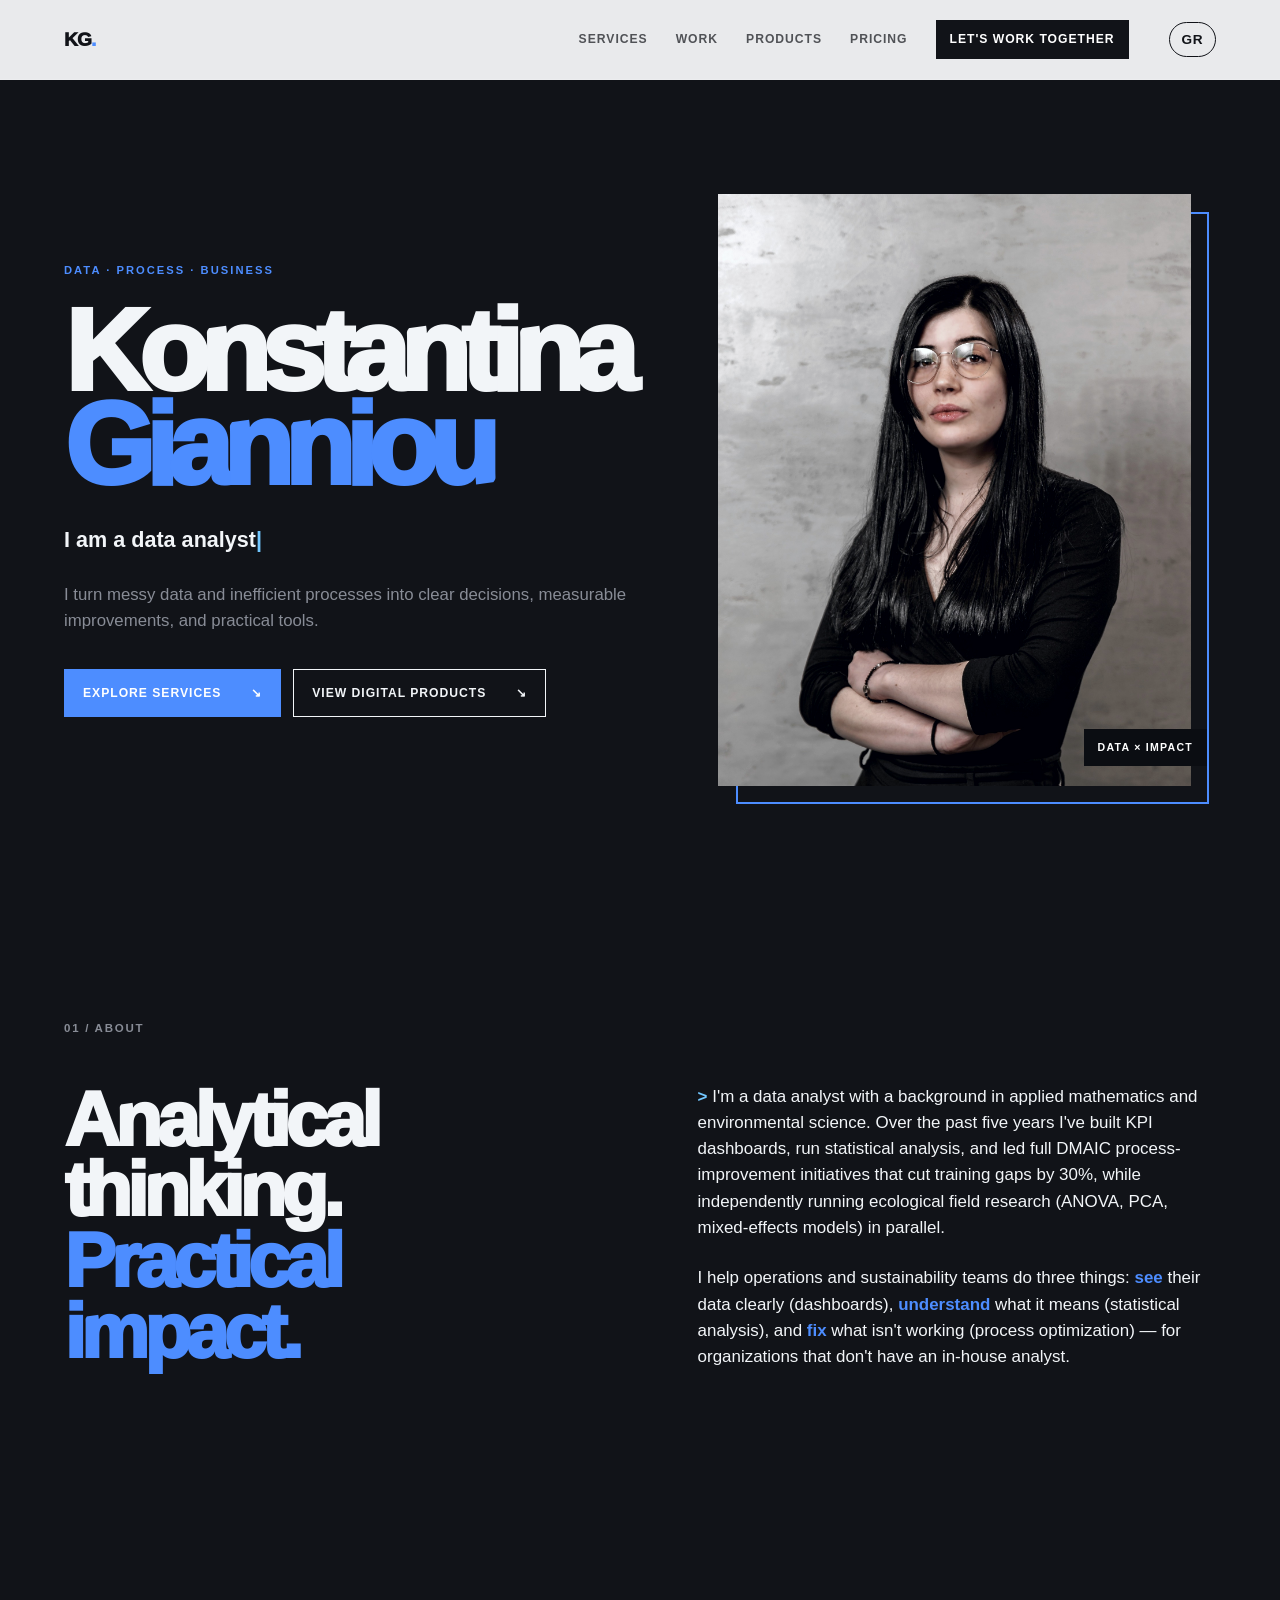
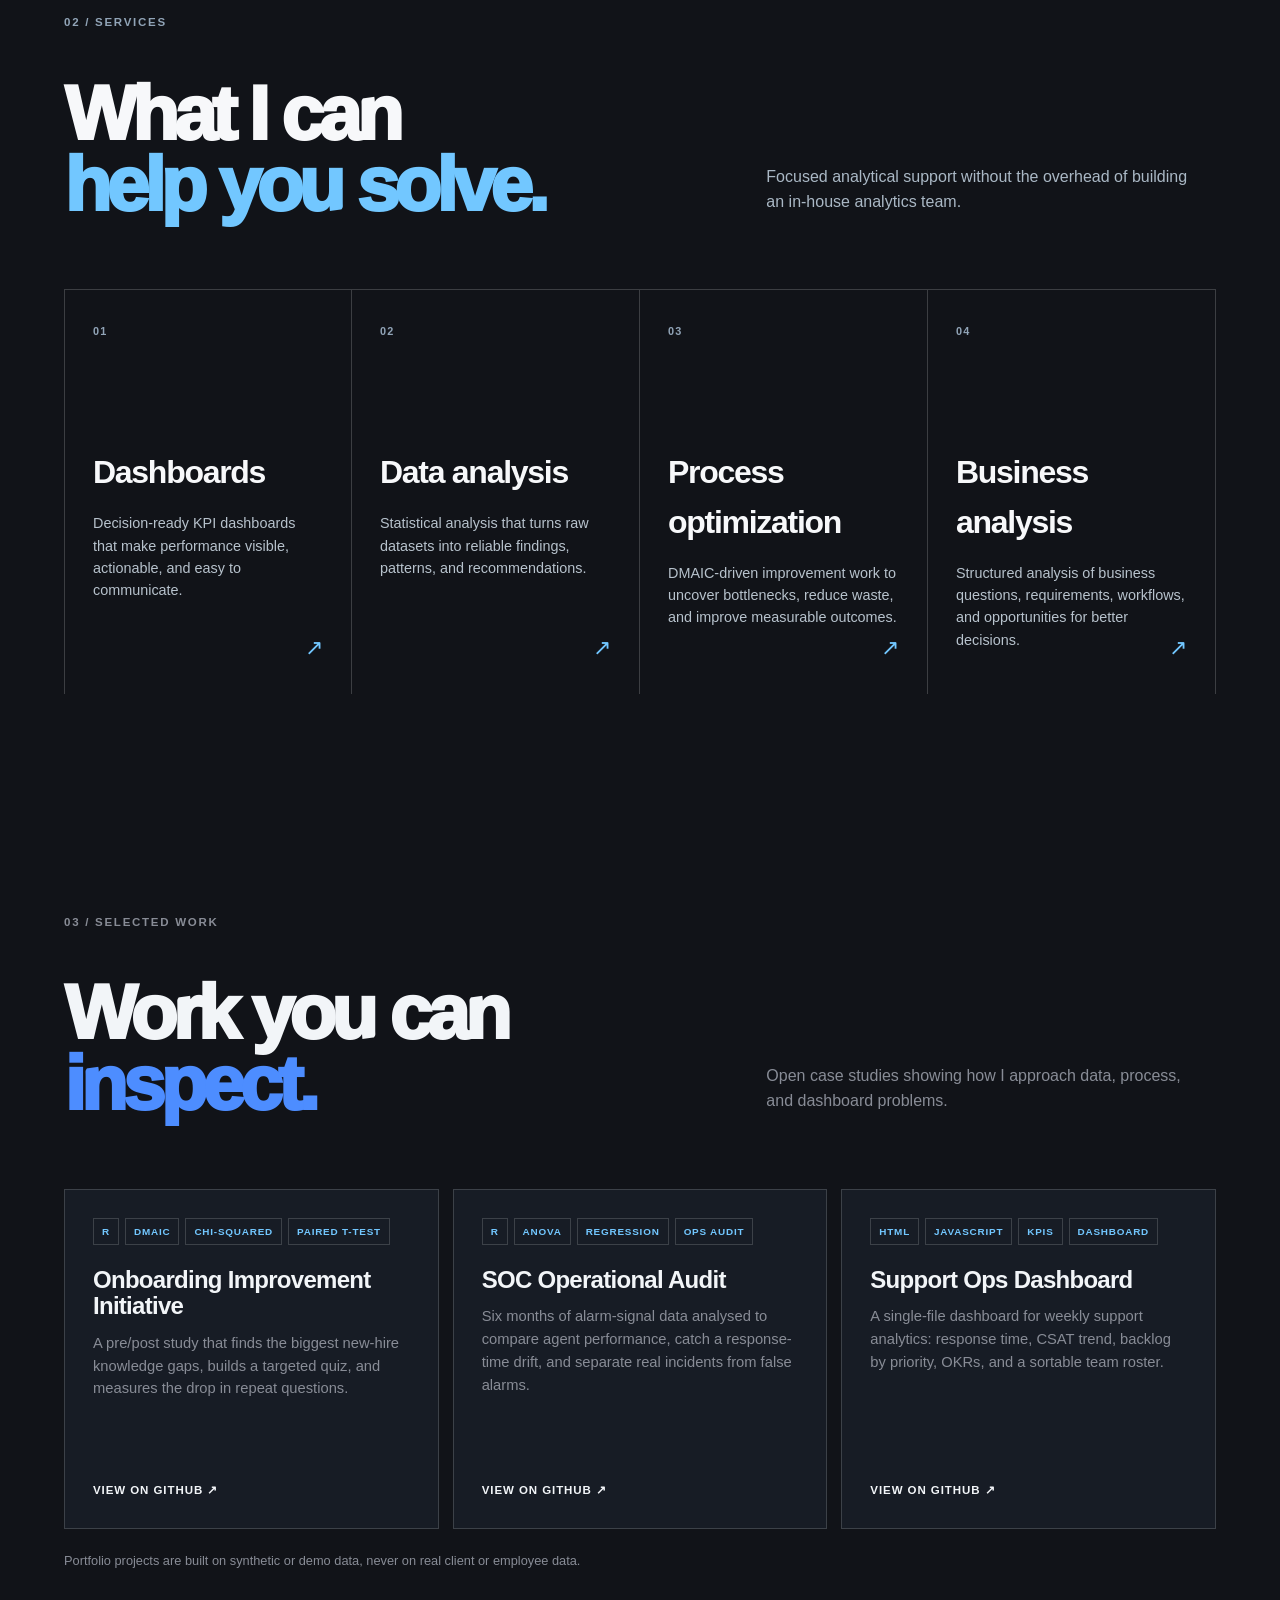
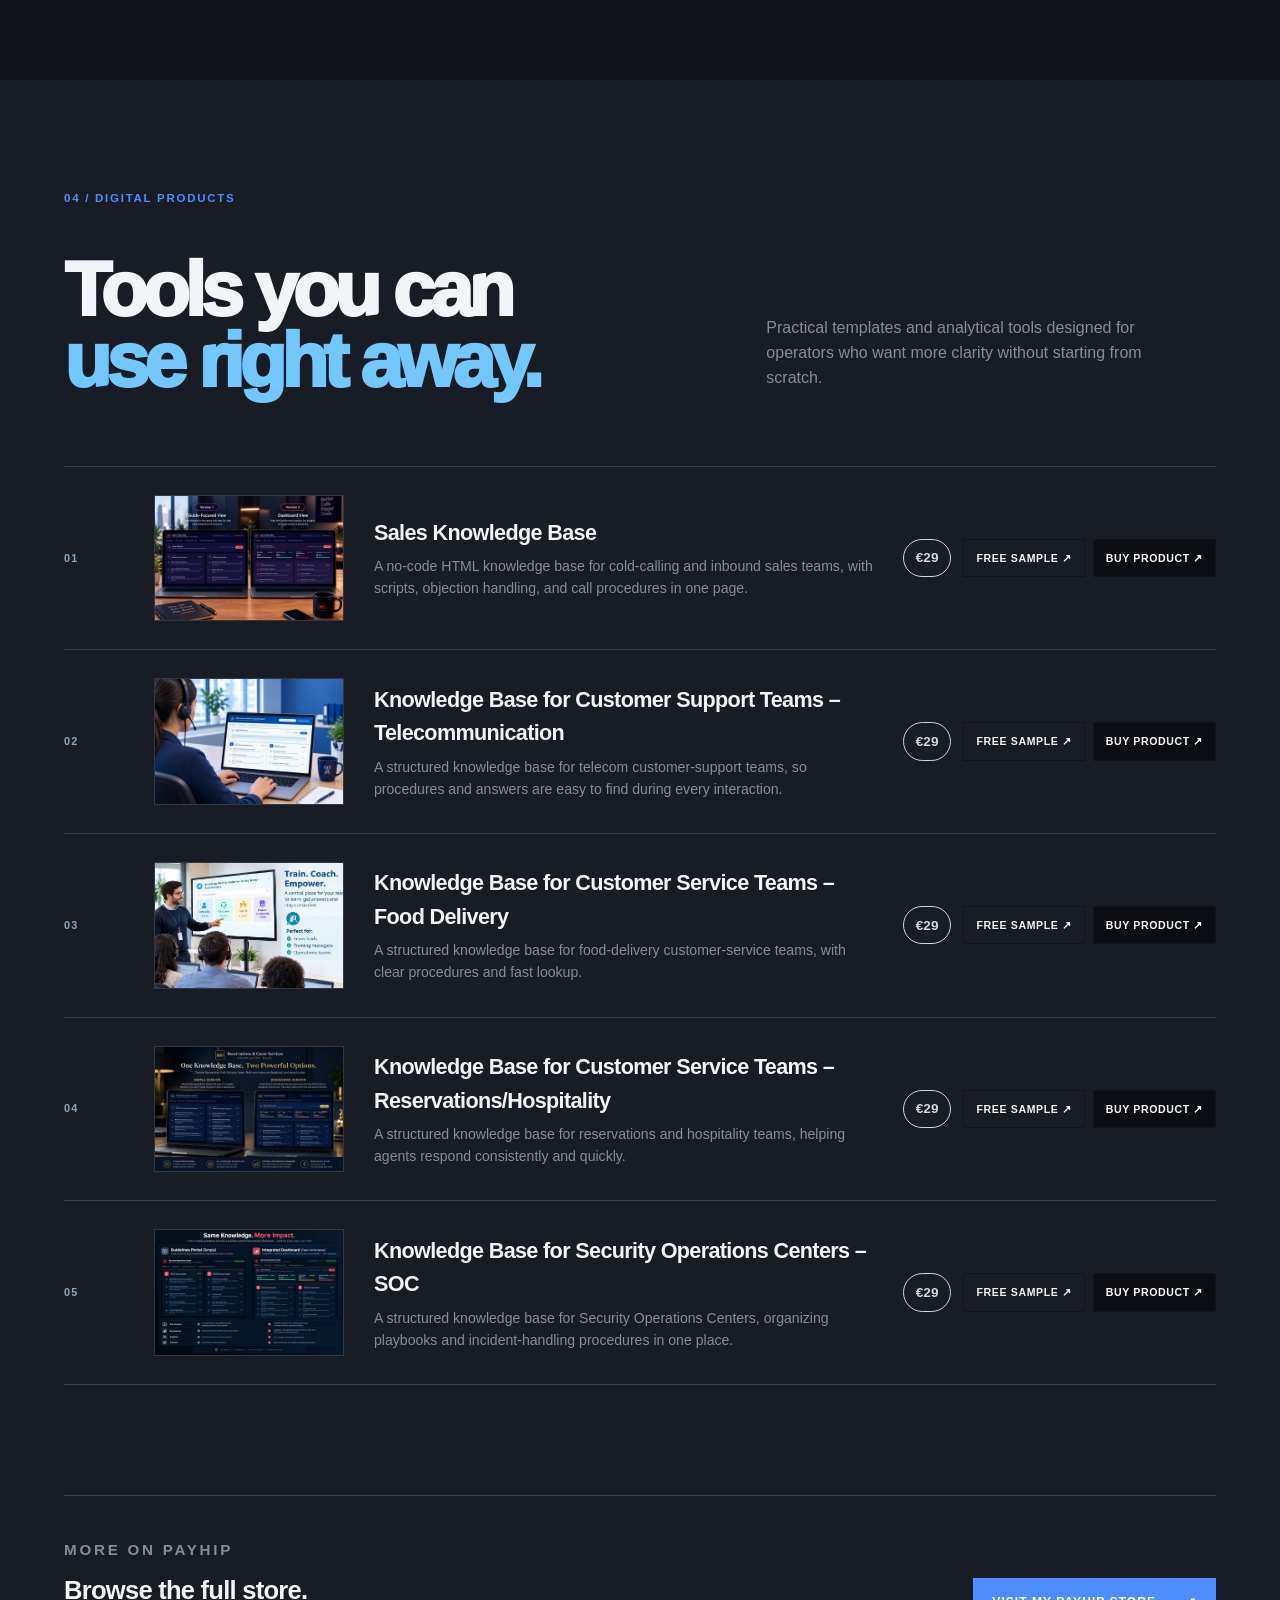
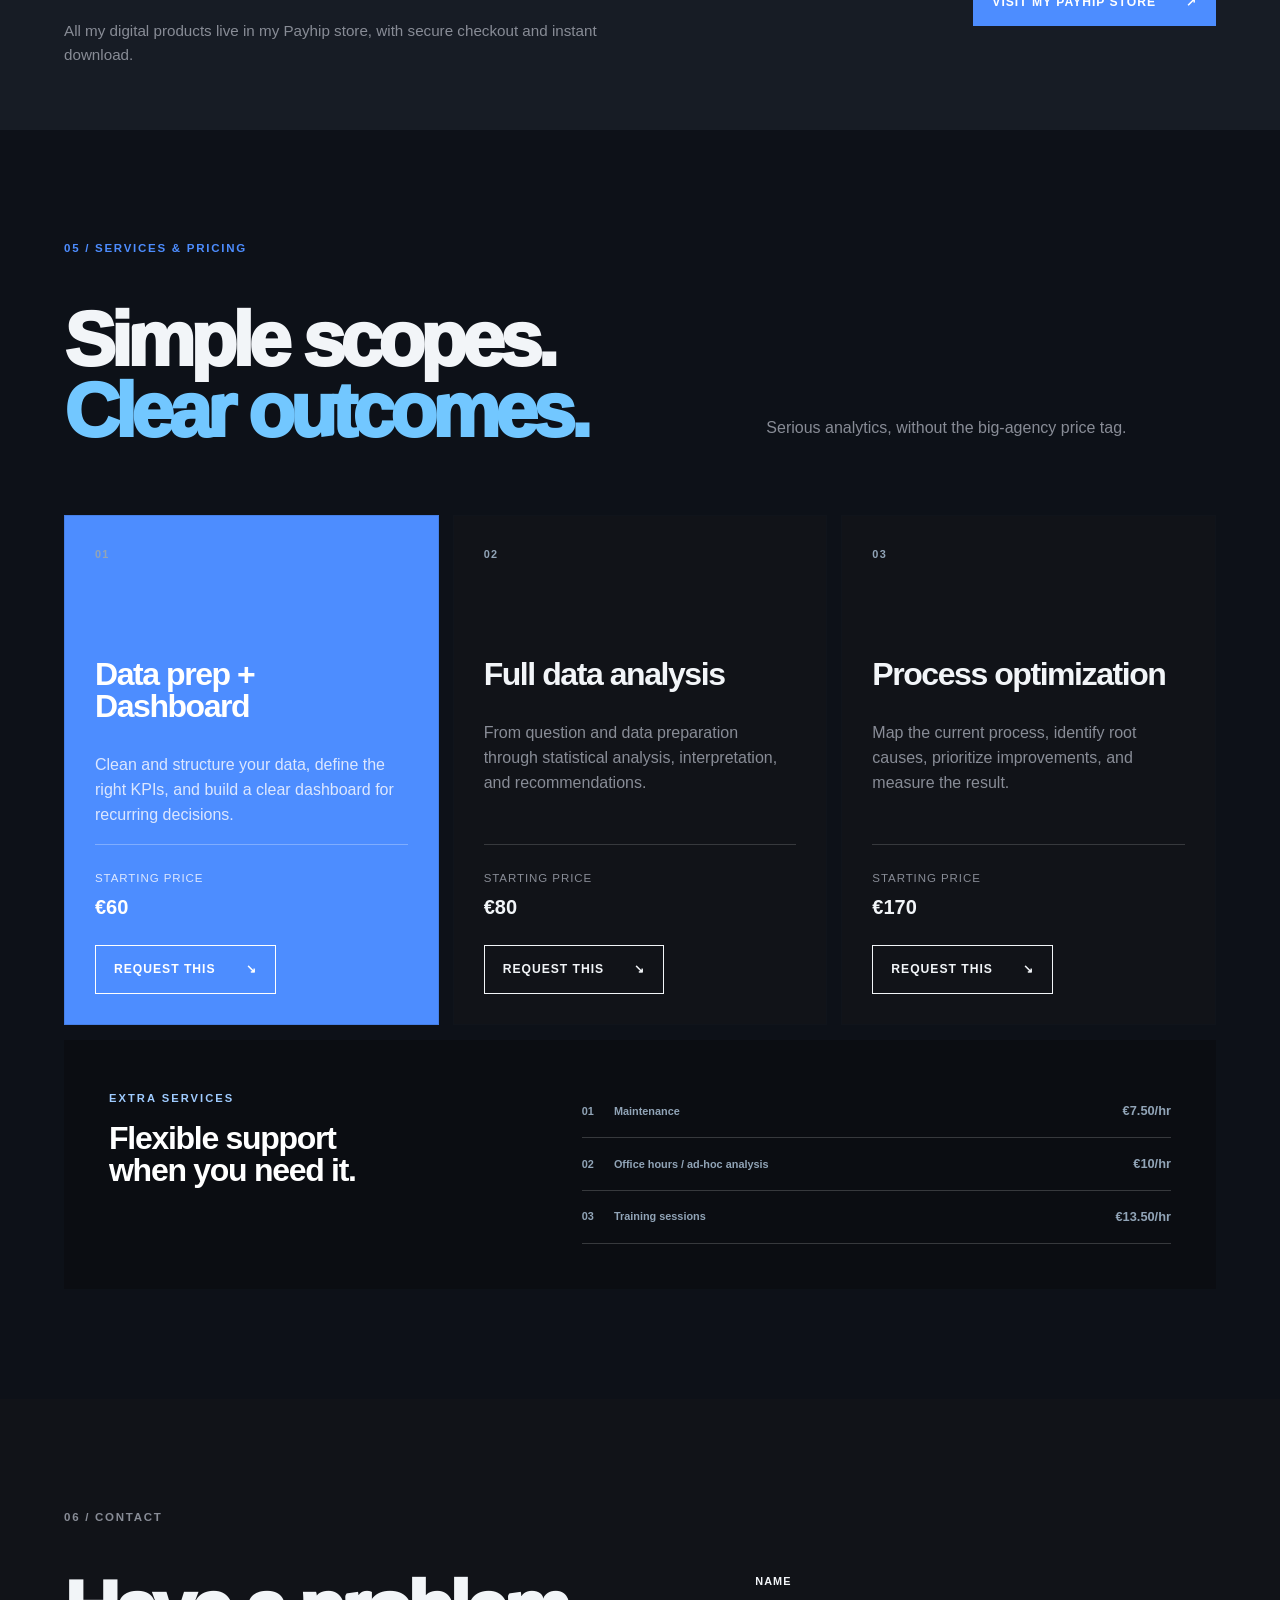
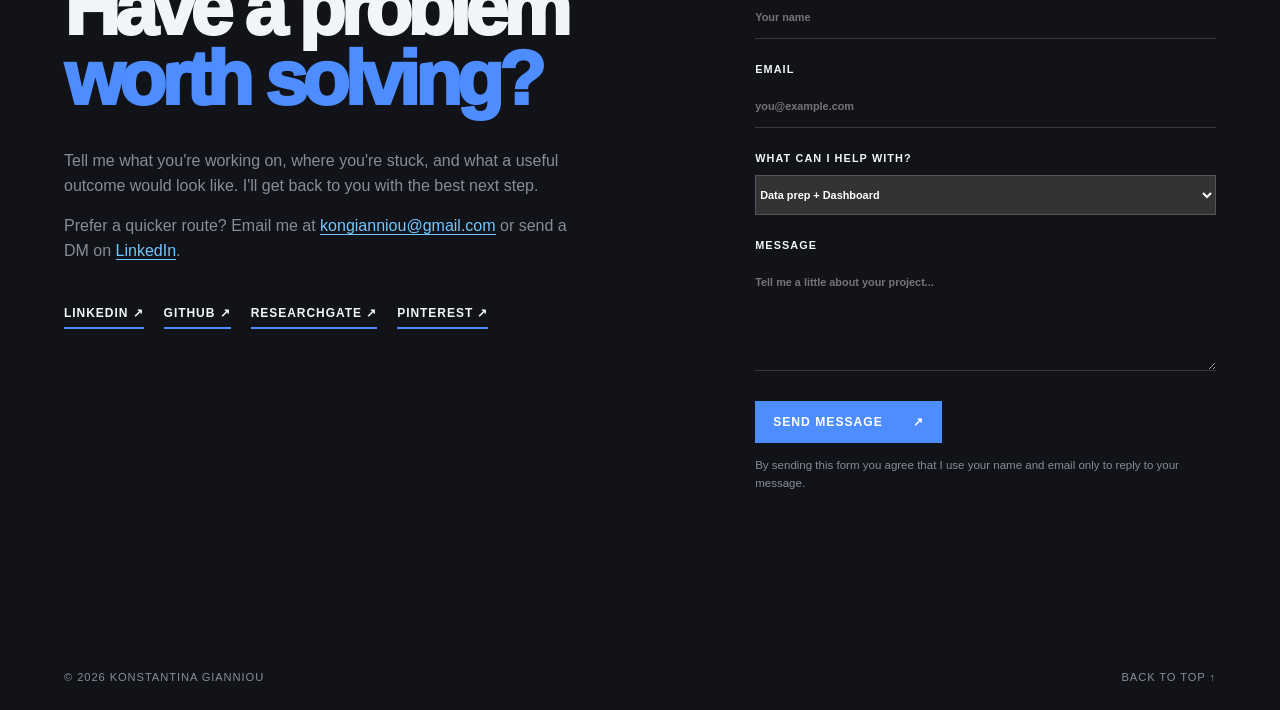
==== commit a9e0650c: "index.html" ====
--- a/index.html
+++ b/index.html
@@ -1,45 +1,37 @@
 <!DOCTYPE html>
 <html lang="en">
-   <head>
-  <meta charset="UTF-8">
-  <meta name="viewport" content="width=device-width, initial-scale=1.0">
-  <meta name="p:domain_verify" content="809cac1833079898993df60da52fd687"/>
-
+<head>
   <!-- Google tag (gtag.js) -->
-  <script async src="https://www.googletagmanager.com/gtag/js?id=G-5VZN0KW724"></script>
-  <script>
-    window.dataLayer = window.dataLayer || [];
-    function gtag(){dataLayer.push(arguments);}
-    gtag('js', new Date());
-    gtag('config', 'G-5VZN0KW724');
-  </script>
-
-  <meta name="description" content="...">
-
-   
-  <meta name="p:domain_verify" content="809cac1833079898993df60da52fd687"/>
+<script async src="https://www.googletagmanager.com/gtag/js?id=G-B6Y518FPJQ"></script>
+<script>
+  window.dataLayer = window.dataLayer || [];
+  function gtag(){dataLayer.push(arguments);}
+  gtag('js', new Date());
+
+  gtag('config', 'G-B6Y518FPJQ');
+</script>
   <meta charset="UTF-8">
   <meta name="viewport" content="width=device-width, initial-scale=1.0">
   <meta name="description" content="Konstantina Gianniou — data analytics, process optimization, business analysis and digital products.">
   <title>Konstantina Gianniou — Data &amp; Process Analytics</title>
   <link rel="stylesheet" href="styles.css">
-  <link rel="icon" href="assets/favicon.svg" type="image/svg+xml">
-  <link rel="apple-touch-icon" href="assets/apple-touch-icon.png">
+  <link rel="icon" href="favicon.svg" type="image/svg+xml">
+  <link rel="apple-touch-icon" href="apple-touch-icon.png">
   <meta name="theme-color" content="#111318">
-  <link rel="canonical" href="https://https://kongianniou.github.io//">
+  <link rel="canonical" href="https://kongianniou.github.io/">
   <meta property="og:type" content="website">
   <meta property="og:site_name" content="Konstantina Gianniou">
   <meta property="og:title" content="Konstantina Gianniou — Data &amp; Process Analytics">
   <meta property="og:description" content="Dashboards, data analysis, process optimization and ready-to-use knowledge bases for operations teams.">
-  <meta property="og:url" content="https://https://kongianniou.github.io//">
-  <meta property="og:image" content="https://https://kongianniou.github.io//assets/og-image.jpg">
+  <meta property="og:url" content="https://kongianniou.github.io/">
+  <meta property="og:image" content="https://kongianniou.github.io/og-image.jpg">
   <meta property="og:image:width" content="1200">
   <meta property="og:image:height" content="630">
   <meta property="og:image:alt" content="Konstantina Gianniou — Data and Process Analytics">
   <meta name="twitter:card" content="summary_large_image">
   <meta name="twitter:title" content="Konstantina Gianniou — Data &amp; Process Analytics">
   <meta name="twitter:description" content="Dashboards, data analysis, process optimization and ready-to-use knowledge bases for operations teams.">
-  <meta name="twitter:image" content="https://https://kongianniou.github.io//assets/og-image.jpg">
+  <meta name="twitter:image" content="https://kongianniou.github.io/og-image.jpg">
   <style>
     .lang-toggle {
       margin-left: 0.75rem;
@@ -159,7 +151,7 @@
 
       <div class="hero-image-wrap">
         <div class="image-frame">
-          <img src="assets/profile.jpg" alt="Portrait of Konstantina Gianniou">
+          <img src="profile.jpg" alt="Portrait of Konstantina Gianniou">
           <div class="image-tag" data-i18n="hero.imageTag">DATA × IMPACT</div>
         </div>
       </div>
@@ -255,7 +247,7 @@
       <div class="product-list">
         <article class="product-row">
           <div class="product-index">01</div>
-          <img class="product-thumb" src="assets/product-sales.jpg" alt="" width="450" height="300" loading="lazy">
+          <img class="product-thumb" src="product-sales.jpg" alt="" width="450" height="300" loading="lazy">
           <div class="product-info">
             <h3 data-i18n="products.row1.title">Sales Knowledge Base</h3>
             <p data-i18n="products.row1.desc">A no-code HTML knowledge base for cold-calling and inbound sales teams, with scripts, objection handling, and call procedures in one page.</p>
@@ -269,7 +261,7 @@
 
         <article class="product-row">
           <div class="product-index">02</div>
-          <img class="product-thumb" src="assets/product-telecom.jpg" alt="" width="450" height="300" loading="lazy">
+          <img class="product-thumb" src="product-telecom.jpg" alt="" width="450" height="300" loading="lazy">
           <div class="product-info">
             <h3 data-i18n="products.row2.title">Knowledge Base for Customer Support Teams – Telecommunication</h3>
             <p data-i18n="products.row2.desc">A structured knowledge base for telecom customer-support teams, so procedures and answers are easy to find during every interaction.</p>
@@ -283,7 +275,7 @@
 
         <article class="product-row">
           <div class="product-index">03</div>
-          <img class="product-thumb" src="assets/product-food-delivery.jpg" alt="" width="450" height="300" loading="lazy">
+          <img class="product-thumb" src="product-food-delivery.jpg" alt="" width="450" height="300" loading="lazy">
           <div class="product-info">
             <h3 data-i18n="products.row3.title">Knowledge Base for Customer Service Teams – Food Delivery</h3>
             <p data-i18n="products.row3.desc">A structured knowledge base for food-delivery customer-service teams, with clear procedures and fast lookup.</p>
@@ -297,7 +289,7 @@
 
         <article class="product-row">
           <div class="product-index">04</div>
-          <img class="product-thumb" src="assets/product-reservations.jpg" alt="" width="450" height="300" loading="lazy">
+          <img class="product-thumb" src="product-reservations.jpg" alt="" width="450" height="300" loading="lazy">
           <div class="product-info">
             <h3 data-i18n="products.row4.title">Knowledge Base for Customer Service Teams – Reservations/Hospitality</h3>
             <p data-i18n="products.row4.desc">A structured knowledge base for reservations and hospitality teams, helping agents respond consistently and quickly.</p>
@@ -311,7 +303,7 @@
 
         <article class="product-row">
           <div class="product-index">05</div>
-          <img class="product-thumb" src="assets/product-soc.jpg" alt="" width="450" height="300" loading="lazy">
+          <img class="product-thumb" src="product-soc.jpg" alt="" width="450" height="300" loading="lazy">
           <div class="product-info">
             <h3 data-i18n="products.row5.title">Knowledge Base for Security Operations Centers – SOC</h3>
             <p data-i18n="products.row5.desc">A structured knowledge base for Security Operations Centers, organizing playbooks and incident-handling procedures in one place.</p>
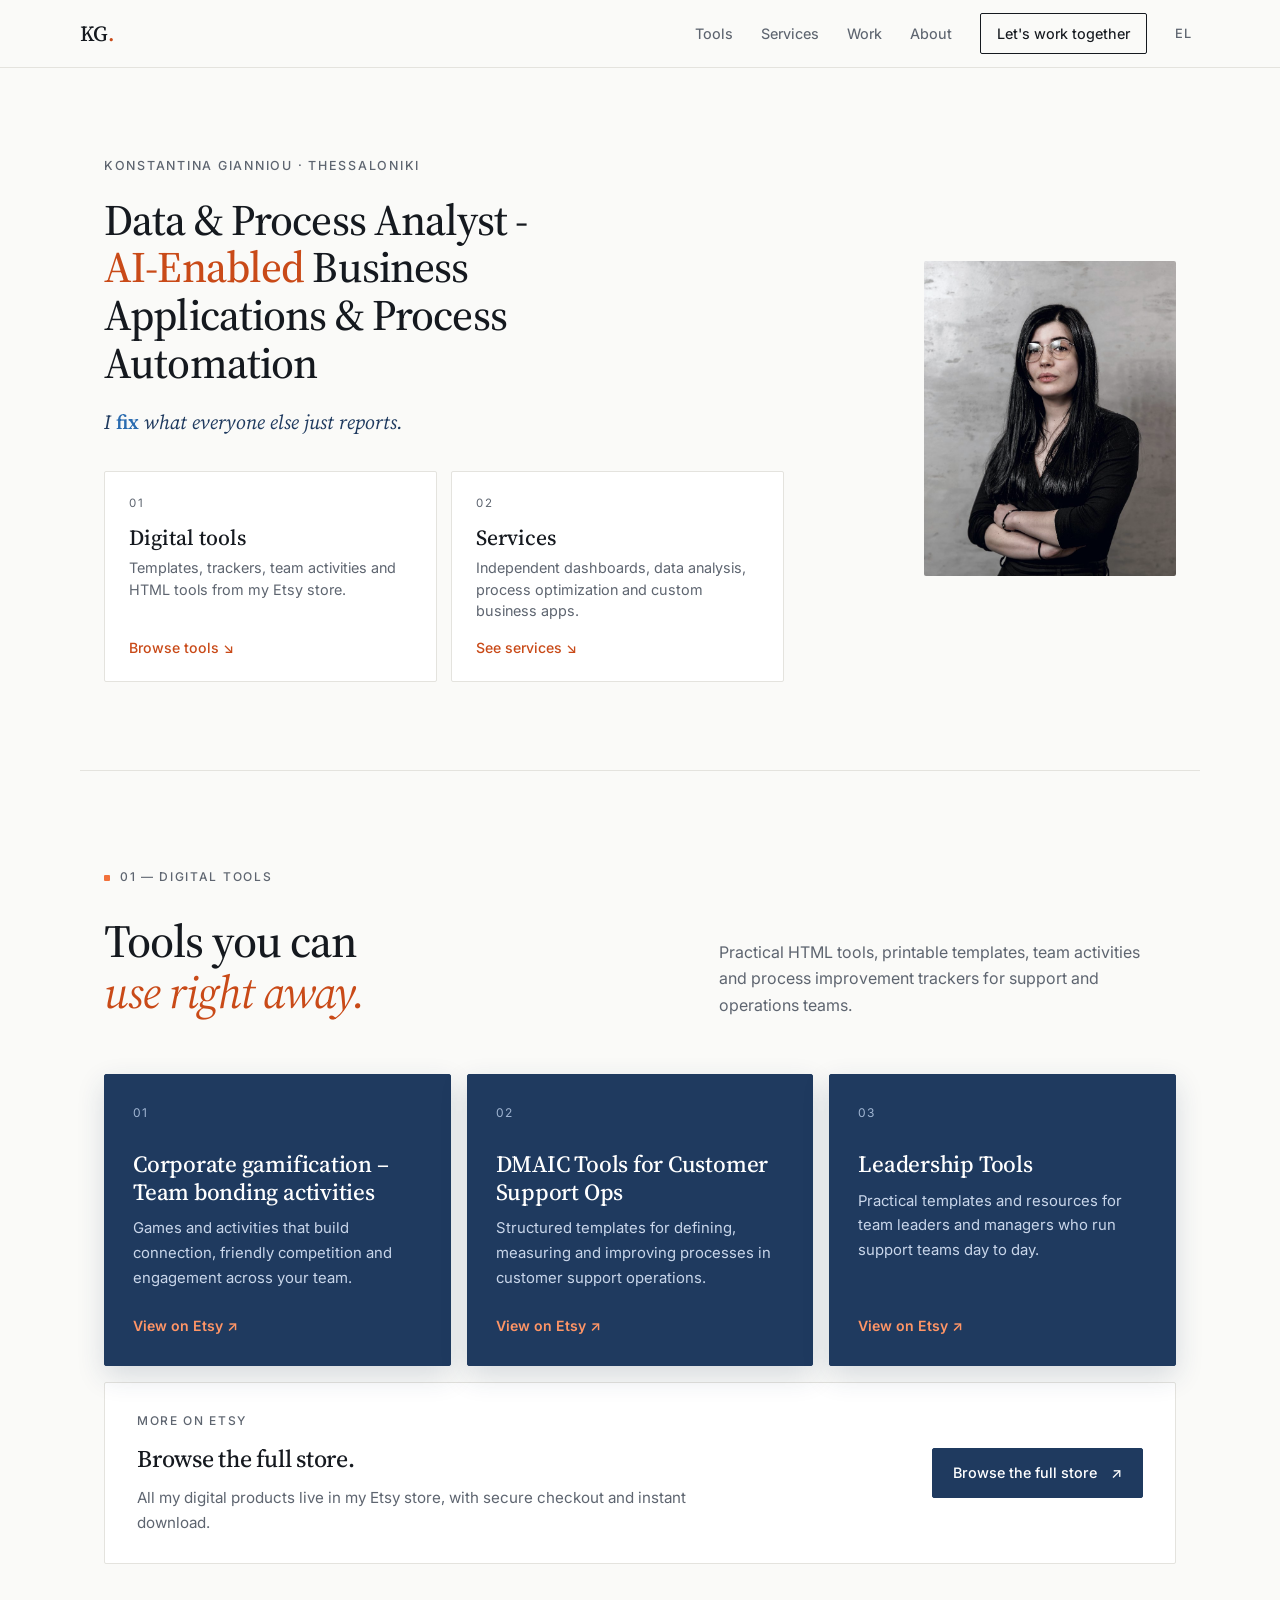
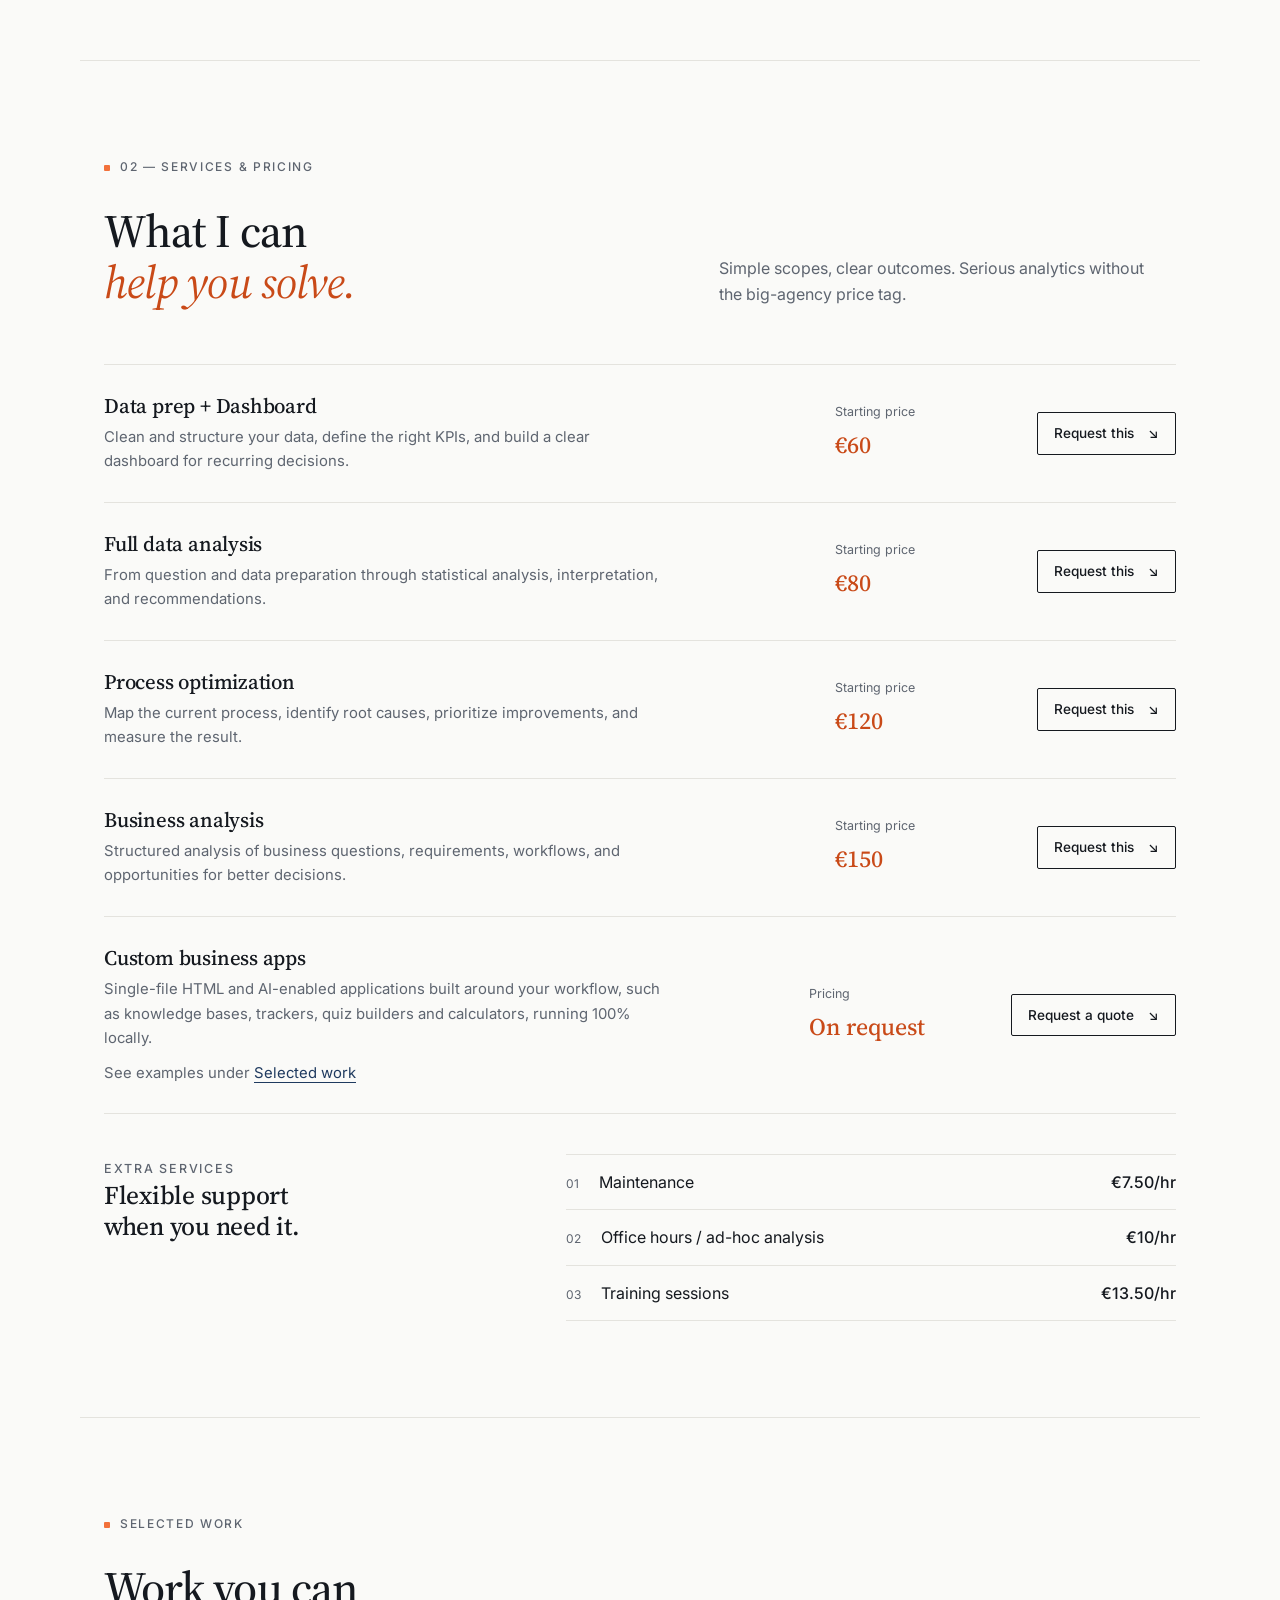
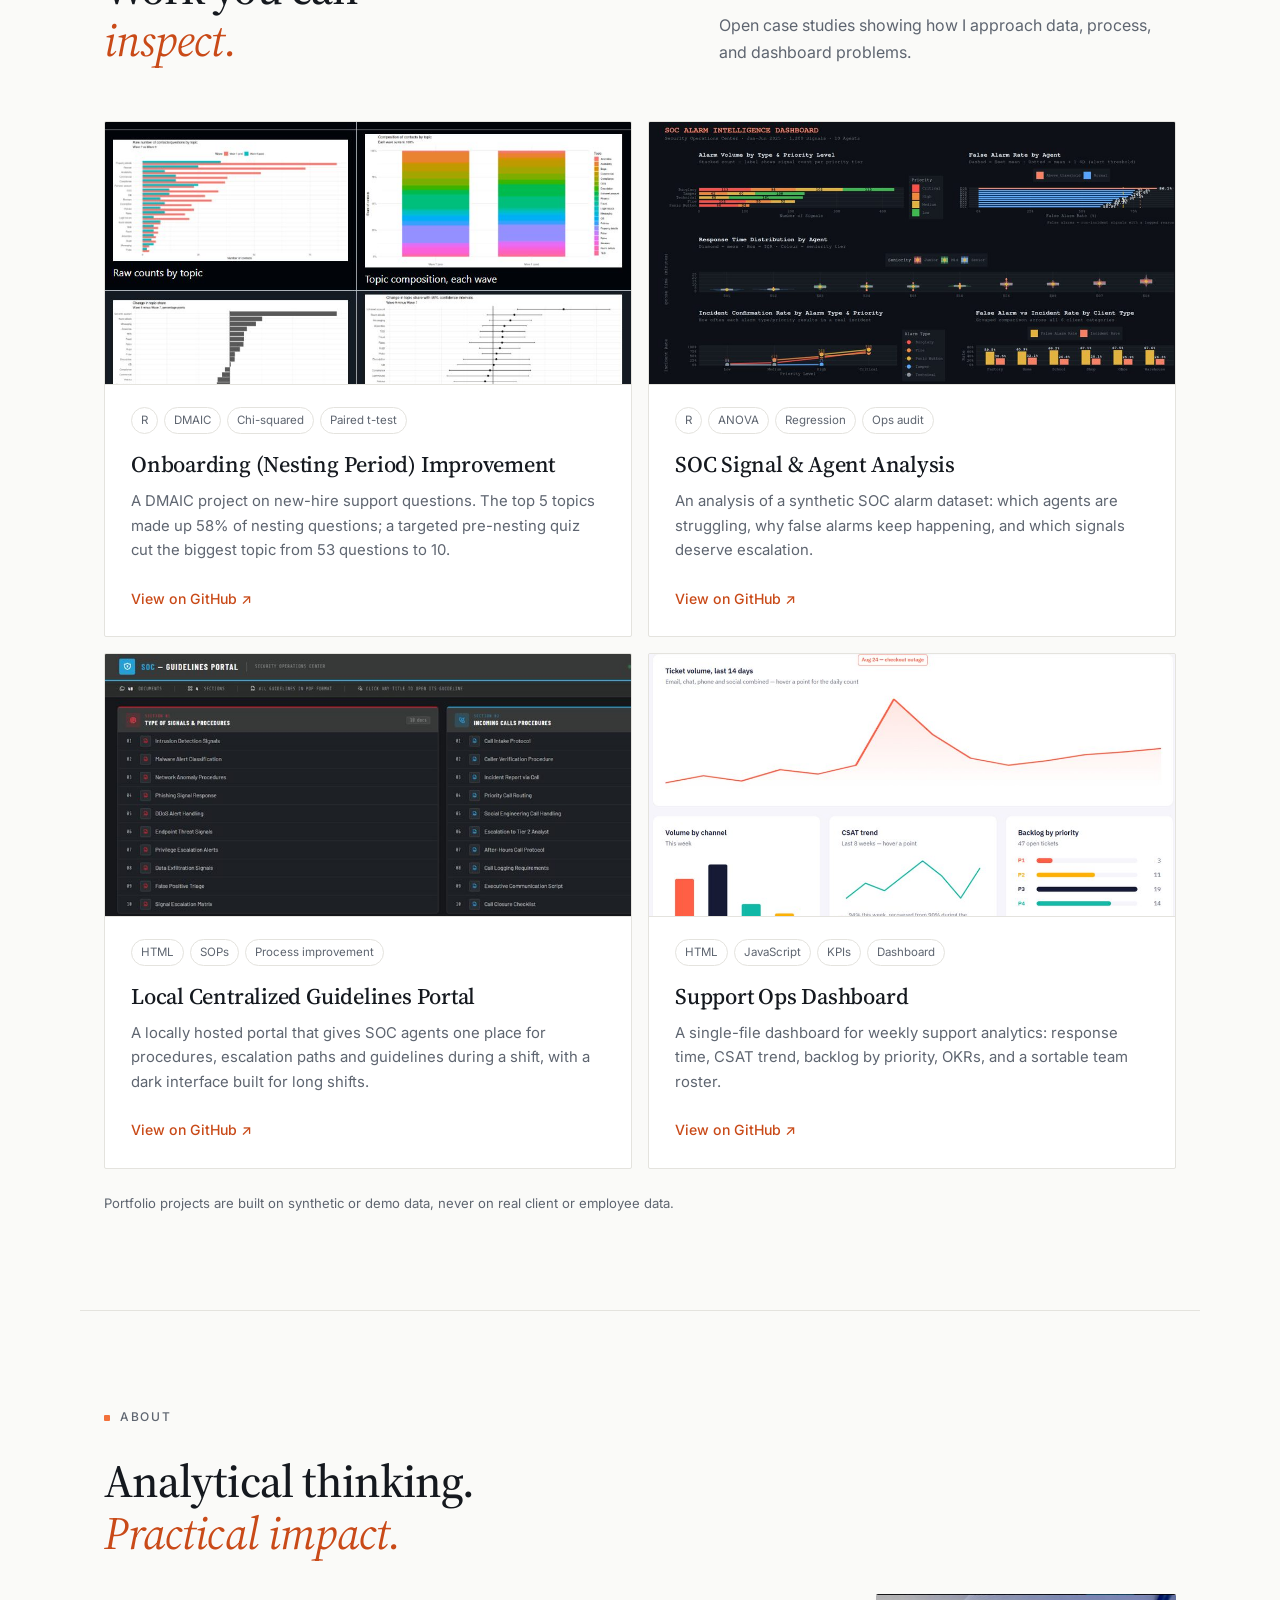
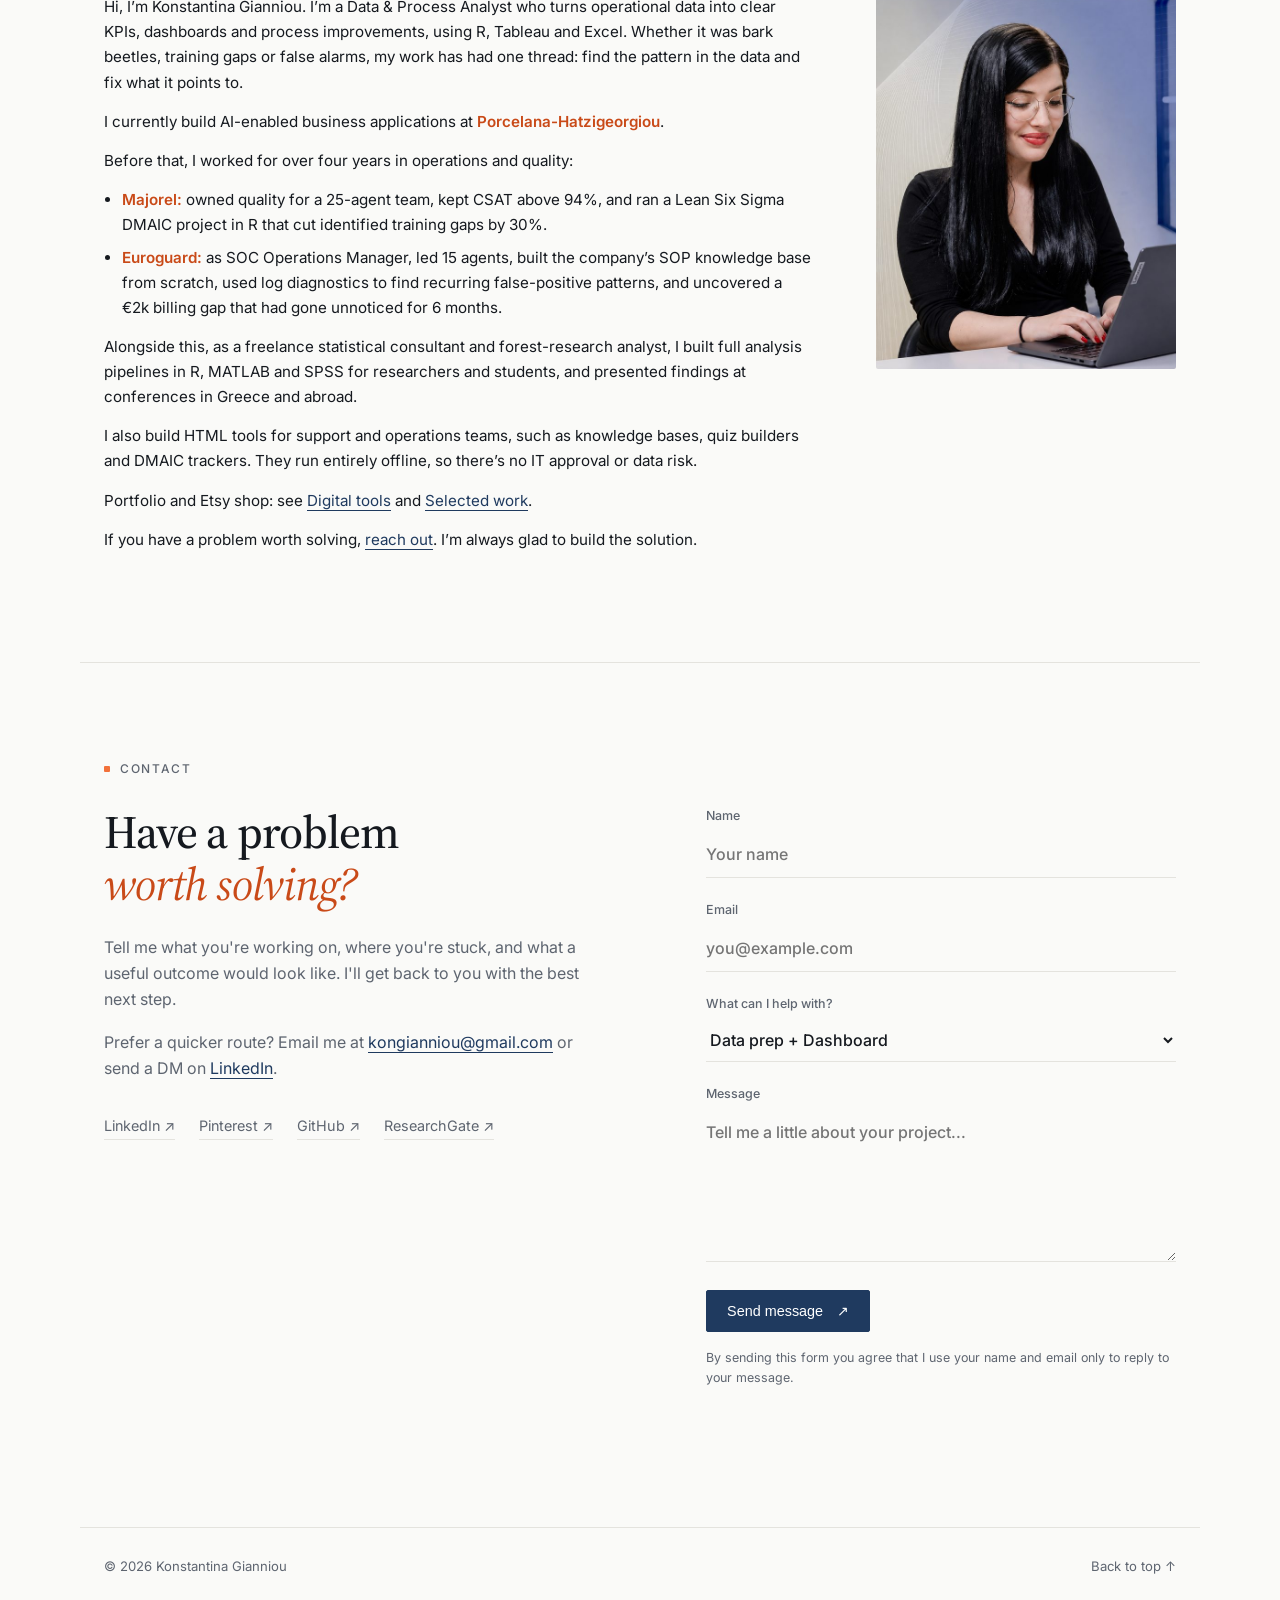
==== commit c15421e2: "Initial Upload 22/11/2026" ====
--- a/index.html
+++ b/index.html
@@ -1,7 +1,17 @@
 <!DOCTYPE html>
-<html lang="en">
-<head>
-  <!-- Google tag (gtag.js) -->
+<html lang="en"><head><meta charset="UTF-8"><meta name="viewport" content="width=device-width, initial-scale=1.0">
+<title>Data &amp; Process Analyst | Konstantina Gianniou</title><meta name="description" content="Data &amp; Process Analyst in Thessaloniki building AI-enabled business applications and process automation. Digital tools on Etsy, plus independent dashboards, analysis and process improvement."><meta name="robots" content="index,follow,max-image-preview:large">
+<link rel="canonical" href="https://kongianniou.github.io/"><link rel="alternate" hreflang="en" href="https://kongianniou.github.io/"><link rel="alternate" hreflang="el" href="https://kongianniou.github.io/el.html"><link rel="alternate" hreflang="x-default" href="https://kongianniou.github.io/">
+<meta name="theme-color" content="#FAFAF8"><meta name="author" content="Konstantina Gianniou">
+<link rel="icon" href="favicon.svg" type="image/svg+xml"><link rel="apple-touch-icon" href="apple-touch-icon.png">
+<meta property="og:type" content="website"><meta property="og:site_name" content="Konstantina Gianniou"><meta property="og:title" content="Data &amp; Process Analyst | Konstantina Gianniou"><meta property="og:description" content="Data &amp; Process Analyst in Thessaloniki building AI-enabled business applications and process automation. Digital tools on Etsy, plus independent dashboards, analysis and process improvement."><meta property="og:url" content="https://kongianniou.github.io/"><meta property="og:locale" content="en_US"><meta property="og:locale:alternate" content="el_GR">
+<meta property="og:image" content="https://kongianniou.github.io/og-image.jpg"><meta property="og:image:width" content="1200"><meta property="og:image:height" content="630"><meta property="og:image:alt" content="Konstantina Gianniou – Data, dashboards &amp; process tools">
+<meta name="twitter:card" content="summary_large_image"><meta name="twitter:title" content="Data &amp; Process Analyst | Konstantina Gianniou"><meta name="twitter:description" content="Data &amp; Process Analyst in Thessaloniki building AI-enabled business applications and process automation. Digital tools on Etsy, plus independent dashboards, analysis and process improvement."><meta name="twitter:image" content="https://kongianniou.github.io/og-image.jpg">
+<link rel="preconnect" href="https://fonts.googleapis.com"><link rel="preconnect" href="https://fonts.gstatic.com" crossorigin>
+<link rel="stylesheet" href="https://fonts.googleapis.com/css2?family=Inter:wght@400;500;600&family=Source+Serif+4:ital,opsz,wght@0,8..60,400;0,8..60,500;1,8..60,400&display=swap">
+<link rel="stylesheet" href="styles.css">
+<script type="application/ld+json">{"@context": "https://schema.org", "@graph": [{"@type": "WebSite", "@id": "https://kongianniou.github.io/#site", "url": "https://kongianniou.github.io/", "name": "Konstantina Gianniou", "inLanguage": ["en", "el"]}, {"@type": "Person", "@id": "https://kongianniou.github.io/#person", "name": "Konstantina Gianniou", "alternateName": "Κωνσταντίνα Γιαννιού", "url": "https://kongianniou.github.io/", "image": "https://kongianniou.github.io/profile.jpg", "jobTitle": "Data & Process Analyst, AI-Enabled Business Applications Developer", "address": {"@type": "PostalAddress", "addressLocality": "Thessaloniki", "addressCountry": "GR"}, "knowsAbout": ["KPI dashboards", "Tableau", "R", "Data analysis", "DMAIC", "Lean Six Sigma", "Process improvement", "Customer support QA"], "sameAs": ["https://www.linkedin.com/in/konstantina-gianniou/", "https://github.com/KonGianniou", "https://www.researchgate.net/profile/Konstantina-Gianniou", "https://www.pinterest.com/kongianniou/", "https://konstantinagianniou.etsy.com", "https://supportleadertools.etsy.com", "https://payhip.com/KonstantinaGianniou"]}, {"@type": "ProfessionalService", "@id": "https://kongianniou.github.io/#service", "name": "Konstantina Gianniou – Data & Process Analytics", "url": "https://kongianniou.github.io/", "founder": {"@id": "https://kongianniou.github.io/#person"}, "areaServed": "Worldwide", "availableLanguage": ["en", "el"], "hasOfferCatalog": {"@type": "OfferCatalog", "name": "Services", "itemListElement": [{"@type": "Offer", "name": "Data prep + Dashboard", "priceSpecification": {"@type": "PriceSpecification", "price": 60, "priceCurrency": "EUR", "minPrice": 60}, "itemOffered": {"@type": "Service", "name": "Data prep + Dashboard"}}, {"@type": "Offer", "name": "Full data analysis", "priceSpecification": {"@type": "PriceSpecification", "price": 80, "priceCurrency": "EUR", "minPrice": 80}, "itemOffered": {"@type": "Service", "name": "Full data analysis"}}, {"@type": "Offer", "name": "Process optimization", "priceSpecification": {"@type": "PriceSpecification", "price": 120, "priceCurrency": "EUR", "minPrice": 120}, "itemOffered": {"@type": "Service", "name": "Process optimization"}}, {"@type": "Offer", "name": "Business analysis", "priceSpecification": {"@type": "PriceSpecification", "price": 150, "priceCurrency": "EUR", "minPrice": 150}, "itemOffered": {"@type": "Service", "name": "Business analysis"}}]}}]}</script>
+<!-- Google tag (gtag.js) -->
 <script async src="https://www.googletagmanager.com/gtag/js?id=G-B6Y518FPJQ"></script>
 <script>
   window.dataLayer = window.dataLayer || [];
@@ -10,736 +20,152 @@
 
   gtag('config', 'G-B6Y518FPJQ');
 </script>
-  <meta charset="UTF-8">
-  <meta name="viewport" content="width=device-width, initial-scale=1.0">
-  <meta name="description" content="Konstantina Gianniou — data analytics, process optimization, business analysis and digital products.">
-  <title>Konstantina Gianniou — Data &amp; Process Analytics</title>
-  <link rel="stylesheet" href="styles.css">
-  <link rel="icon" href="favicon.svg" type="image/svg+xml">
-  <link rel="apple-touch-icon" href="apple-touch-icon.png">
-  <meta name="theme-color" content="#111318">
-  <link rel="canonical" href="https://kongianniou.github.io/">
-  <meta property="og:type" content="website">
-  <meta property="og:site_name" content="Konstantina Gianniou">
-  <meta property="og:title" content="Konstantina Gianniou — Data &amp; Process Analytics">
-  <meta property="og:description" content="Dashboards, data analysis, process optimization and ready-to-use knowledge bases for operations teams.">
-  <meta property="og:url" content="https://kongianniou.github.io/">
-  <meta property="og:image" content="https://kongianniou.github.io/og-image.jpg">
-  <meta property="og:image:width" content="1200">
-  <meta property="og:image:height" content="630">
-  <meta property="og:image:alt" content="Konstantina Gianniou — Data and Process Analytics">
-  <meta name="twitter:card" content="summary_large_image">
-  <meta name="twitter:title" content="Konstantina Gianniou — Data &amp; Process Analytics">
-  <meta name="twitter:description" content="Dashboards, data analysis, process optimization and ready-to-use knowledge bases for operations teams.">
-  <meta name="twitter:image" content="https://kongianniou.github.io/og-image.jpg">
-  <style>
-    .lang-toggle {
-      margin-left: 0.75rem;
-      padding: 0.35rem 0.75rem;
-      font: inherit;
-      font-size: 0.85rem;
-      font-weight: 600;
-      letter-spacing: 0.04em;
-      color: inherit;
-      background: transparent;
-      border: 1px solid currentColor;
-      border-radius: 999px;
-      cursor: pointer;
-      transition: background 0.2s ease, color 0.2s ease;
-    }
-    .lang-toggle:hover,
-    .lang-toggle:focus-visible {
-      background: var(--accent);
-      border-color: var(--accent);
-      color: #fff;
-    }
-    .contact-form select {
-      background-color: #333333;
-      color: #ffffff;
-      border: 1px solid #555555;
-    }
-    .contact-form select option {
-      background-color: #333333;
-      color: #ffffff;
-    }
-    .product-price {
-      display: inline-flex;
-      align-items: center;
-      gap: 0.3rem;
-      padding: 0.35rem 0.75rem;
-      margin-right: 0.25rem;
-      font-size: 0.85rem;
-      border: 1px solid currentColor;
-      border-radius: 999px;
-      opacity: 0.85;
-    }
-    .product-price strong {
-      font-weight: 700;
-    }
-    .product-actions {
-      flex-wrap: wrap;
-    }
-    .store { padding-top: 0; padding-bottom: 0; max-width: none; background: #171C25; }
-    .store-inner { max-width: var(--max); margin: auto; padding: 42px 0 64px; display: flex; flex-wrap: wrap; align-items: center; justify-content: space-between; gap: 24px; border-top: 1px solid var(--line); }
-    .store-inner .eyebrow { margin-bottom: 10px; }
-    .store-inner h3 { margin: 0 0 8px; font-size: 1.6rem; letter-spacing: -.03em; }
-    .store-inner p { margin: 0; color: var(--muted); max-width: 560px; font-size: .95rem; }
-    html { scroll-padding-top: 80px; }
-    /* Product thumbnails */
-    .product-row { grid-template-columns: 60px 190px 1fr auto; }
-    .product-thumb { width: 100%; height: auto; aspect-ratio: 3 / 2; align-self: center; object-fit: cover; border: 1px solid var(--line); background: #0D1118; }
-    @media (max-width: 1100px) {
-      .product-row { grid-template-columns: 45px 150px 1fr; }
-      .product-actions { grid-column: 2 / -1; }
-    }
-    @media (max-width: 640px) {
-      .product-row { grid-template-columns: 1fr; gap: 14px; }
-      .product-actions { grid-column: auto; }
-    }
-    /* Selected work */
-    .work-grid { display: grid; grid-template-columns: repeat(3, 1fr); gap: 14px; }
-    .work-card { display: flex; flex-direction: column; padding: 28px; min-height: 340px; background: #171C25; border: 1px solid var(--line); transition: border-color .2s, transform .2s; }
-    .work-card:hover { border-color: var(--accent); transform: translateY(-3px); }
-    .work-card h3 { margin: 22px 0 12px; font-size: 1.5rem; line-height: 1.1; letter-spacing: -.03em; }
-    .work-card p { margin: 0; color: var(--muted); font-size: .92rem; }
-    .work-tags { display: flex; flex-wrap: wrap; gap: 6px; margin: 0; padding: 0; list-style: none; }
-    .work-tags li { padding: 5px 8px; border: 1px solid var(--line); color: var(--accent-2); font-size: .62rem; font-weight: 850; letter-spacing: .08em; text-transform: uppercase; }
-    .work-link { margin-top: auto; padding-top: 24px; font-size: .72rem; font-weight: 850; letter-spacing: .08em; text-transform: uppercase; }
-    .work-link:hover { color: var(--accent-2); }
-    .work-note { margin: 22px 0 0; color: var(--muted); font-size: .8rem; }
-    @media (max-width: 900px) { .work-grid { grid-template-columns: 1fr; } .work-card { min-height: 0; } }
-    /* Request buttons, contact extras */
-    .request-btn { margin-top: 22px; width: max-content; }
-    .price-card.featured .request-btn:hover { background: #fff; color: var(--accent); border-color: #fff; }
-    .service-card .card-arrow { text-decoration: none; }
-    .contact-alt a { color: var(--accent-2); border-bottom: 1px solid currentColor; }
-    .contact-alt { margin-top: 14px !important; }
-    .form-consent { margin: -8px 0 0; color: var(--muted); font-size: .72rem; }
-    .form-status { margin: 0; min-height: 1.4em; font-size: 0.9rem; }
-    .form-status.ok { color: #72C7FF; }
-    .form-status.err { color: #ff8a8a; }
-    .contact-form button[disabled] { opacity: .6; cursor: wait; }
-  </style>
-</head>
-<body>
-  <header class="site-header">
-    <a class="brand" href="#top">KG<span>.</span></a>
-    <nav aria-label="Main navigation">
-      <a href="#services"><span data-i18n="nav.services">Services</span></a>
-      <a href="#work"><span data-i18n="nav.work">Work</span></a>
-      <a href="#products"><span data-i18n="nav.products">Products</span></a>
-      <a href="#pricing"><span data-i18n="nav.pricing">Pricing</span></a>
-      <a class="nav-cta" href="#contact"><span data-i18n="nav.contact">Let's work together</span></a>
-      <button type="button" id="langToggle" class="lang-toggle" aria-label="Change language">GR</button>
-    </nav>
-  </header>
+<!-- Google tag (gtag.js) -->
+<script async src="https://www.googletagmanager.com/gtag/js?id=G-5VZN0KW724"></script>
+<script>
+  window.dataLayer = window.dataLayer || [];
+  function gtag(){dataLayer.push(arguments);}
+  gtag('js', new Date());
 
-  <main id="top">
-    <section class="hero section">
-      <div class="hero-copy">
-        <p class="eyebrow" data-i18n="hero.eyebrow">DATA · PROCESS · BUSINESS</p>
-        <h1 data-i18n="hero.name">Konstantina<br><span>Gianniou</span></h1>
-        <p class="type-line" aria-live="polite"><span id="typewriter"></span><span class="cursor" aria-hidden="true">|</span></p>
-        <p class="hero-intro" data-i18n="hero.intro">
-          I turn messy data and inefficient processes into clear decisions, measurable improvements, and practical tools.
-        </p>
-        <div class="hero-actions">
-          <a class="button button-primary" href="#services"><span data-i18n="hero.cta1">Explore services</span> <span>↘</span></a>
-          <a class="button button-secondary" href="#products"><span data-i18n="hero.cta2">View digital products</span> <span>↘</span></a>
-        </div>
-      </div>
-
-      <div class="hero-image-wrap">
-        <div class="image-frame">
-          <img src="profile.jpg" alt="Portrait of Konstantina Gianniou">
-          <div class="image-tag" data-i18n="hero.imageTag">DATA × IMPACT</div>
-        </div>
-      </div>
-    </section>
-
-    <section class="about section section-light">
-      <div class="section-label" data-i18n="about.label">01 / ABOUT</div>
-      <div class="about-content">
-        <h2 data-i18n="about.heading">Analytical thinking.<br><em>Practical impact.</em></h2>
-        <div class="about-text">
-          <p data-i18n="about.p1">
-            I'm a data analyst with a background in applied mathematics and environmental science. Over the past five years I've built KPI dashboards, run statistical analysis, and led full DMAIC process-improvement initiatives that cut training gaps by 30%, while independently running ecological field research (ANOVA, PCA, mixed-effects models) in parallel.
-          </p>
-          <p data-i18n="about.p2">
-            I help operations and sustainability teams do three things: <strong>see</strong> their data clearly (dashboards), <strong>understand</strong> what it means (statistical analysis), and <strong>fix</strong> what isn't working (process optimization) — for organizations that don't have an in-house analyst.
-          </p>
-        </div>
-      </div>
-    </section>
-
-    <section id="services" class="services section">
-      <div class="section-label" data-i18n="services.label">02 / SERVICES</div>
-      <div class="section-heading">
-        <h2 data-i18n="services.heading">What I can<br><em>help you solve.</em></h2>
-        <p data-i18n="services.subheading">Focused analytical support without the overhead of building an in-house analytics team.</p>
-      </div>
-
-      <div class="service-grid">
-        <article class="service-card">
-          <span class="card-number">01</span>
-          <h3 data-i18n="services.card1.title">Dashboards</h3>
-          <p data-i18n="services.card1.desc">Decision-ready KPI dashboards that make performance visible, actionable, and easy to communicate.</p>
-          <a class="card-arrow" href="#contact" data-service="1" aria-label="Get in touch about this service">↗</a>
-        </article>
-        <article class="service-card">
-          <span class="card-number">02</span>
-          <h3 data-i18n="services.card2.title">Data analysis</h3>
-          <p data-i18n="services.card2.desc">Statistical analysis that turns raw datasets into reliable findings, patterns, and recommendations.</p>
-          <a class="card-arrow" href="#contact" data-service="2" aria-label="Get in touch about this service">↗</a>
-        </article>
-        <article class="service-card">
-          <span class="card-number">03</span>
-          <h3 data-i18n="services.card3.title">Process optimization</h3>
-          <p data-i18n="services.card3.desc">DMAIC-driven improvement work to uncover bottlenecks, reduce waste, and improve measurable outcomes.</p>
-          <a class="card-arrow" href="#contact" data-service="3" aria-label="Get in touch about this service">↗</a>
-        </article>
-        <article class="service-card">
-          <span class="card-number">04</span>
-          <h3 data-i18n="services.card4.title">Business analysis</h3>
-          <p data-i18n="services.card4.desc">Structured analysis of business questions, requirements, workflows, and opportunities for better decisions.</p>
-          <a class="card-arrow" href="#contact" data-service="4" aria-label="Get in touch about this service">↗</a>
-        </article>
-      </div>
-    </section>
-
-    <section id="work" class="work section section-light">
-      <div class="section-label" data-i18n="work.label">03 / SELECTED WORK</div>
-      <div class="section-heading">
-        <h2 data-i18n="work.heading">Work you can<br><em>inspect.</em></h2>
-        <p data-i18n="work.subheading">Open case studies showing how I approach data, process, and dashboard problems.</p>
-      </div>
-
-      <div class="work-grid">
-        <article class="work-card">
-          <ul class="work-tags"><li>R</li><li>DMAIC</li><li>Chi-squared</li><li>Paired t-test</li></ul>
-          <h3 data-i18n="work.card1.title">Onboarding Improvement Initiative</h3>
-          <p data-i18n="work.card1.desc">A pre/post study that finds the biggest new-hire knowledge gaps, builds a targeted quiz, and measures the drop in repeat questions.</p>
-          <a class="work-link" href="https://github.com/KonGianniou/Onboarding-Improvement-Initiative" target="_blank" rel="noopener"><span data-i18n="work.view">View on GitHub</span> ↗</a>
-        </article>
-        <article class="work-card">
-          <ul class="work-tags"><li>R</li><li>ANOVA</li><li>Regression</li><li>Ops audit</li></ul>
-          <h3 data-i18n="work.card2.title">SOC Operational Audit</h3>
-          <p data-i18n="work.card2.desc">Six months of alarm-signal data analysed to compare agent performance, catch a response-time drift, and separate real incidents from false alarms.</p>
-          <a class="work-link" href="https://github.com/KonGianniou/SOC-Operational-Audit" target="_blank" rel="noopener"><span data-i18n="work.view">View on GitHub</span> ↗</a>
-        </article>
-        <article class="work-card">
-          <ul class="work-tags"><li>HTML</li><li>JavaScript</li><li>KPIs</li><li>Dashboard</li></ul>
-          <h3 data-i18n="work.card3.title">Support Ops Dashboard</h3>
-          <p data-i18n="work.card3.desc">A single-file dashboard for weekly support analytics: response time, CSAT trend, backlog by priority, OKRs, and a sortable team roster.</p>
-          <a class="work-link" href="https://github.com/KonGianniou/Ops_Dashboard" target="_blank" rel="noopener"><span data-i18n="work.view">View on GitHub</span> ↗</a>
-        </article>
-      </div>
-      <p class="work-note" data-i18n="work.note">Portfolio projects are built on synthetic or demo data, never on real client or employee data.</p>
-    </section>
-
-    <section id="products" class="products section section-light">
-      <div class="section-label" data-i18n="products.label">04 / DIGITAL PRODUCTS</div>
-      <div class="section-heading">
-        <h2 data-i18n="products.heading">Tools you can<br><em>use right away.</em></h2>
-        <p data-i18n="products.subheading">Practical templates and analytical tools designed for operators who want more clarity without starting from scratch.</p>
-      </div>
-
-      <div class="product-list">
-        <article class="product-row">
-          <div class="product-index">01</div>
-          <img class="product-thumb" src="product-sales.jpg" alt="" width="450" height="300" loading="lazy">
-          <div class="product-info">
-            <h3 data-i18n="products.row1.title">Sales Knowledge Base</h3>
-            <p data-i18n="products.row1.desc">A no-code HTML knowledge base for cold-calling and inbound sales teams, with scripts, objection handling, and call procedures in one page.</p>
-          </div>
-          <div class="product-actions">
-            <span class="product-price"><strong>€29</strong></span>
-            <a class="small-button" href="https://github.com/KonGianniou/SOC-Local-Centralized-Guidelines-Portal" target="_blank" rel="noopener"><span data-i18n="products.freeSample">Free sample</span> ↗</a>
-            <a class="small-button filled" href="https://payhip.com/b/VTmUN" target="_blank" rel="noopener"><span data-i18n="products.buyProduct">Buy product</span> ↗</a>
-          </div>
-        </article>
-
-        <article class="product-row">
-          <div class="product-index">02</div>
-          <img class="product-thumb" src="product-telecom.jpg" alt="" width="450" height="300" loading="lazy">
-          <div class="product-info">
-            <h3 data-i18n="products.row2.title">Knowledge Base for Customer Support Teams – Telecommunication</h3>
-            <p data-i18n="products.row2.desc">A structured knowledge base for telecom customer-support teams, so procedures and answers are easy to find during every interaction.</p>
-          </div>
-          <div class="product-actions">
-            <span class="product-price"><strong>€29</strong></span>
-            <a class="small-button" href="https://github.com/KonGianniou/SOC-Local-Centralized-Guidelines-Portal" target="_blank" rel="noopener"><span data-i18n="products.freeSample">Free sample</span> ↗</a>
-            <a class="small-button filled" href="https://payhip.com/b/qD2L5" target="_blank" rel="noopener"><span data-i18n="products.buyProduct">Buy product</span> ↗</a>
-          </div>
-        </article>
-
-        <article class="product-row">
-          <div class="product-index">03</div>
-          <img class="product-thumb" src="product-food-delivery.jpg" alt="" width="450" height="300" loading="lazy">
-          <div class="product-info">
-            <h3 data-i18n="products.row3.title">Knowledge Base for Customer Service Teams – Food Delivery</h3>
-            <p data-i18n="products.row3.desc">A structured knowledge base for food-delivery customer-service teams, with clear procedures and fast lookup.</p>
-          </div>
-          <div class="product-actions">
-            <span class="product-price"><strong>€29</strong></span>
-            <a class="small-button" href="https://github.com/KonGianniou/SOC-Local-Centralized-Guidelines-Portal" target="_blank" rel="noopener"><span data-i18n="products.freeSample">Free sample</span> ↗</a>
-            <a class="small-button filled" href="https://payhip.com/b/VkHqT" target="_blank" rel="noopener"><span data-i18n="products.buyProduct">Buy product</span> ↗</a>
-          </div>
-        </article>
-
-        <article class="product-row">
-          <div class="product-index">04</div>
-          <img class="product-thumb" src="product-reservations.jpg" alt="" width="450" height="300" loading="lazy">
-          <div class="product-info">
-            <h3 data-i18n="products.row4.title">Knowledge Base for Customer Service Teams – Reservations/Hospitality</h3>
-            <p data-i18n="products.row4.desc">A structured knowledge base for reservations and hospitality teams, helping agents respond consistently and quickly.</p>
-          </div>
-          <div class="product-actions">
-            <span class="product-price"><strong>€29</strong></span>
-            <a class="small-button" href="https://github.com/KonGianniou/SOC-Local-Centralized-Guidelines-Portal" target="_blank" rel="noopener"><span data-i18n="products.freeSample">Free sample</span> ↗</a>
-            <a class="small-button filled" href="https://payhip.com/b/GzCWZ" target="_blank" rel="noopener"><span data-i18n="products.buyProduct">Buy product</span> ↗</a>
-          </div>
-        </article>
-
-        <article class="product-row">
-          <div class="product-index">05</div>
-          <img class="product-thumb" src="product-soc.jpg" alt="" width="450" height="300" loading="lazy">
-          <div class="product-info">
-            <h3 data-i18n="products.row5.title">Knowledge Base for Security Operations Centers – SOC</h3>
-            <p data-i18n="products.row5.desc">A structured knowledge base for Security Operations Centers, organizing playbooks and incident-handling procedures in one place.</p>
-          </div>
-          <div class="product-actions">
-            <span class="product-price"><strong>€29</strong></span>
-            <a class="small-button" href="https://github.com/KonGianniou/SOC-Local-Centralized-Guidelines-Portal" target="_blank" rel="noopener"><span data-i18n="products.freeSample">Free sample</span> ↗</a>
-            <a class="small-button filled" href="https://payhip.com/b/kRIVw" target="_blank" rel="noopener"><span data-i18n="products.buyProduct">Buy product</span> ↗</a>
-          </div>
-        </article>
-      </div>
-    </section>
-
-    <section class="store section">
-      <div class="store-inner">
-        <div>
-          <p class="eyebrow" data-i18n="store.eyebrow">MORE ON PAYHIP</p>
-          <h3 data-i18n="store.heading">Browse the full store.</h3>
-          <p data-i18n="store.desc">All my digital products live in my Payhip store, with secure checkout and instant download.</p>
-        </div>
-        <a class="button button-primary" href="https://payhip.com/KonstantinaGianniou" target="_blank" rel="noopener"><span data-i18n="store.cta">Visit my Payhip store</span> <span>↗</span></a>
-      </div>
-    </section>
-
-    <section id="pricing" class="pricing section">
-      <div class="section-label" data-i18n="pricing.label">05 / SERVICES &amp; PRICING</div>
-      <div class="section-heading">
-        <h2 data-i18n="pricing.heading">Simple scopes.<br><em>Clear outcomes.</em></h2>
-        <p data-i18n="pricing.subheading">Serious analytics, without the big-agency price tag.</p>
-      </div>
-
-      <div class="pricing-grid">
-        <article class="price-card featured">
-          <span class="card-number">01</span>
-          <h3 data-i18n="pricing.card1.title">Data prep + Dashboard</h3>
-          <p data-i18n="pricing.card1.desc">Clean and structure your data, define the right KPIs, and build a clear dashboard for recurring decisions.</p>
-          <div class="price"><span data-i18n="pricing.startingPrice">Starting price</span> <strong>€60</strong></div>
-          <a class="button request-btn" href="#contact" data-service="1"><span data-i18n="pricing.request">Request this</span> <span>↘</span></a>
-        </article>
-        <article class="price-card">
-          <span class="card-number">02</span>
-          <h3 data-i18n="pricing.card2.title">Full data analysis</h3>
-          <p data-i18n="pricing.card2.desc">From question and data preparation through statistical analysis, interpretation, and recommendations.</p>
-          <div class="price"><span data-i18n="pricing.startingPrice">Starting price</span> <strong>€80</strong></div>
-          <a class="button request-btn" href="#contact" data-service="2"><span data-i18n="pricing.request">Request this</span> <span>↘</span></a>
-        </article>
-        <article class="price-card">
-          <span class="card-number">03</span>
-          <h3 data-i18n="pricing.card3.title">Process optimization</h3>
-          <p data-i18n="pricing.card3.desc">Map the current process, identify root causes, prioritize improvements, and measure the result.</p>
-          <div class="price"><span data-i18n="pricing.startingPrice">Starting price</span> <strong>€170</strong></div>
-          <a class="button request-btn" href="#contact" data-service="3"><span data-i18n="pricing.request">Request this</span> <span>↘</span></a>
-        </article>
-      </div>
-
-      <div class="extras">
-        <div>
-          <span class="eyebrow" data-i18n="pricing.extrasLabel">EXTRA SERVICES</span>
-          <h3 data-i18n="pricing.extrasHeading">Flexible support<br>when you need it.</h3>
-        </div>
-        <ul>
-          <li><span>01</span> <span data-i18n="pricing.extra1">Maintenance</span> <b>€7.50/hr</b></li>
-          <li><span>02</span> <span data-i18n="pricing.extra2">Office hours / ad-hoc analysis</span> <b>€10/hr</b></li>
-          <li><span>03</span> <span data-i18n="pricing.extra3">Training sessions</span> <b>€13.50/hr</b></li>
-        </ul>
-      </div>
-    </section>
-
-    <section id="contact" class="contact section section-light">
-      <div class="section-label" data-i18n="contact.label">06 / CONTACT</div>
-      <div class="contact-grid">
-        <div>
-          <h2 data-i18n="contact.heading">Have a problem<br><em>worth solving?</em></h2>
-          <p data-i18n="contact.p">Tell me what you're working on, where you're stuck, and what a useful outcome would look like. I'll get back to you with the best next step.</p>
-          <p class="contact-alt" data-i18n="contact.alt">Prefer a quicker route? Email me at <a href="mailto:kongianniou@gmail.com">kongianniou@gmail.com</a> or send a DM on <a href="https://www.linkedin.com/in/konstantina-gianniou/" target="_blank" rel="noopener">LinkedIn</a>.</p>
-          <div class="socials">
-            <a href="https://www.linkedin.com/in/konstantina-gianniou/" target="_blank" rel="noopener">LinkedIn ↗</a>
-            <a href="https://github.com/KonGianniou" target="_blank" rel="noopener">GitHub ↗</a>
-            <a href="https://www.researchgate.net/profile/Konstantina-Gianniou?ev=hdr_xprf" target="_blank" rel="noopener">ResearchGate ↗</a>
-            <a href="https://www.pinterest.com/kongianniou/" target="_blank" rel="noopener">Pinterest ↗</a>
-          </div>
-        </div>
-
-        <form class="contact-form" id="contactForm" action="https://api.web3forms.com/submit" method="post">
-          <input type="hidden" name="access_key" value="99f93dc1-b7e2-44c2-886c-db500db71f4d">
-          <input type="hidden" name="subject" value="New message from your website">
-          <input type="hidden" name="from_name" value="Website contact form">
-          <input type="checkbox" name="botcheck" tabindex="-1" autocomplete="off" style="display:none">
-          <label>
-            <span data-i18n="contact.form.name">Name</span>
-            <input type="text" name="name" data-i18n-placeholder="contact.form.namePlaceholder" placeholder="Your name" required>
-          </label>
-          <label>
-            <span data-i18n="contact.form.email">Email</span>
-            <input type="email" name="email" placeholder="you@example.com" required>
-          </label>
-          <label>
-            <span data-i18n="contact.form.serviceLabel">What can I help with?</span>
-            <select name="service">
-              <option data-i18n="contact.form.opt1">Data prep + Dashboard</option>
-              <option data-i18n="contact.form.opt2">Full data analysis</option>
-              <option data-i18n="contact.form.opt3">Process optimization</option>
-              <option data-i18n="contact.form.opt4">Business analysis</option>
-              <option data-i18n="contact.form.opt5">Digital products</option>
-              <option data-i18n="contact.form.opt6">Something else</option>
-            </select>
-          </label>
-          <label>
-            <span data-i18n="contact.form.message">Message</span>
-            <textarea name="message" rows="5" data-i18n-placeholder="contact.form.messagePlaceholder" placeholder="Tell me a little about your project..." required></textarea>
-          </label>
-          <button class="button button-primary" type="submit"><span data-i18n="contact.form.submit">Send message</span> <span>↗</span></button>
-          <p class="form-consent" data-i18n="contact.form.consent">By sending this form you agree that I use your name and email only to reply to your message.</p>
-          <p id="formStatus" class="form-status" role="status" aria-live="polite"></p>
-        </form>
-      </div>
-    </section>
-  </main>
-
-  <footer class="footer">
-    <span>© <span id="year"></span> <span data-i18n="footer.name">Konstantina Gianniou</span></span>
-    <a href="#top"><span data-i18n="footer.backToTop">Back to top</span> ↑</a>
-  </footer>
-
-  <script src="script.js"></script>
-  <script>
-    (function () {
-      var KG_LANG = {
-        en: {
-          'nav.services': 'Services',
-          'nav.work': 'Work',
-          'nav.products': 'Products',
-          'nav.pricing': 'Pricing',
-          'nav.contact': "Let's work together",
-
-          'hero.name': 'Konstantina<br><span>Gianniou</span>',
-          'hero.eyebrow': 'DATA · PROCESS · BUSINESS',
-          'hero.intro': 'I turn messy data and inefficient processes into clear decisions, measurable improvements, and practical tools.',
-          'hero.cta1': 'Explore services',
-          'hero.cta2': 'View digital products',
-          'hero.imageTag': 'DATA × IMPACT',
-
-          'about.label': '01 / ABOUT',
-          'about.heading': 'Analytical thinking.<br><em>Practical impact.</em>',
-          'about.p1': "I'm a data analyst with a background in applied mathematics and environmental science. Over the past five years I've built KPI dashboards, run statistical analysis, and led full DMAIC process-improvement initiatives that cut training gaps by 30%, while independently running ecological field research (ANOVA, PCA, mixed-effects models) in parallel.",
-          'about.p2': "I help operations and sustainability teams do three things: <strong>see</strong> their data clearly (dashboards), <strong>understand</strong> what it means (statistical analysis), and <strong>fix</strong> what isn't working (process optimization) — for organizations that don't have an in-house analyst.",
-
-          'services.label': '02 / SERVICES',
-          'services.heading': 'What I can<br><em>help you solve.</em>',
-          'services.subheading': 'Focused analytical support without the overhead of building an in-house analytics team.',
-          'services.card1.title': 'Dashboards',
-          'services.card1.desc': 'Decision-ready KPI dashboards that make performance visible, actionable, and easy to communicate.',
-          'services.card2.title': 'Data analysis',
-          'services.card2.desc': 'Statistical analysis that turns raw datasets into reliable findings, patterns, and recommendations.',
-          'services.card3.title': 'Process optimization',
-          'services.card3.desc': 'DMAIC-driven improvement work to uncover bottlenecks, reduce waste, and improve measurable outcomes.',
-          'services.card4.title': 'Business analysis',
-          'services.card4.desc': 'Structured analysis of business questions, requirements, workflows, and opportunities for better decisions.',
-
-          'work.label': '03 / SELECTED WORK',
-          'work.heading': 'Work you can<br><em>inspect.</em>',
-          'work.subheading': 'Open case studies showing how I approach data, process, and dashboard problems.',
-          'work.view': 'View on GitHub',
-          'work.note': 'Portfolio projects are built on synthetic or demo data, never on real client or employee data.',
-          'work.card1.title': 'Onboarding Improvement Initiative',
-          'work.card1.desc': 'A pre/post study that finds the biggest new-hire knowledge gaps, builds a targeted quiz, and measures the drop in repeat questions.',
-          'work.card2.title': 'SOC Operational Audit',
-          'work.card2.desc': 'Six months of alarm-signal data analysed to compare agent performance, catch a response-time drift, and separate real incidents from false alarms.',
-          'work.card3.title': 'Support Ops Dashboard',
-          'work.card3.desc': 'A single-file dashboard for weekly support analytics: response time, CSAT trend, backlog by priority, OKRs, and a sortable team roster.',
-
-          'products.label': '04 / DIGITAL PRODUCTS',
-          'products.heading': 'Tools you can<br><em>use right away.</em>',
-          'products.subheading': 'Practical templates and analytical tools designed for operators who want more clarity without starting from scratch.',
-          'products.freeSample': 'Free sample',
-          'products.buyProduct': 'Buy product',
-          'products.startingPrice': 'From',
-          'products.row1.title': 'Sales Knowledge Base',
-          'products.row1.desc': 'A no-code HTML knowledge base for cold-calling and inbound sales teams, with scripts, objection handling, and call procedures in one page.',
-          'products.row2.title': 'Knowledge Base for Customer Support Teams – Telecommunication',
-          'products.row2.desc': 'A structured knowledge base for telecom customer-support teams, so procedures and answers are easy to find during every interaction.',
-          'products.row3.title': 'Knowledge Base for Customer Service Teams – Food Delivery',
-          'products.row3.desc': 'A structured knowledge base for food-delivery customer-service teams, with clear procedures and fast lookup.',
-          'products.row4.title': 'Knowledge Base for Customer Service Teams – Reservations/Hospitality',
-          'products.row4.desc': 'A structured knowledge base for reservations and hospitality teams, helping agents respond consistently and quickly.',
-          'products.row5.title': 'Knowledge Base for Security Operations Centers – SOC',
-          'products.row5.desc': 'A structured knowledge base for Security Operations Centers, organizing playbooks and incident-handling procedures in one place.',
-
-          'store.eyebrow': 'MORE ON PAYHIP',
-          'store.heading': 'Browse the full store.',
-          'store.desc': 'All my digital products live in my Payhip store, with secure checkout and instant download.',
-          'store.cta': 'Visit my Payhip store',
-
-          'pricing.label': '05 / SERVICES &amp; PRICING',
-          'pricing.heading': 'Simple scopes.<br><em>Clear outcomes.</em>',
-          'pricing.subheading': 'Serious analytics, without the big-agency price tag.',
-          'pricing.card1.title': 'Data prep + Dashboard',
-          'pricing.card1.desc': 'Clean and structure your data, define the right KPIs, and build a clear dashboard for recurring decisions.',
-          'pricing.card2.title': 'Full data analysis',
-          'pricing.card2.desc': 'From question and data preparation through statistical analysis, interpretation, and recommendations.',
-          'pricing.card3.title': 'Process optimization',
-          'pricing.card3.desc': 'Map the current process, identify root causes, prioritize improvements, and measure the result.',
-          'pricing.startingPrice': 'Starting price',
-          'pricing.request': 'Request this',
-          'pricing.extrasLabel': 'EXTRA SERVICES',
-          'pricing.extrasHeading': 'Flexible support<br>when you need it.',
-          'pricing.extra1': 'Maintenance',
-          'pricing.extra2': 'Office hours / ad-hoc analysis',
-          'pricing.extra3': 'Training sessions',
-
-          'contact.label': '06 / CONTACT',
-          'contact.heading': 'Have a problem<br><em>worth solving?</em>',
-          'contact.p': "Tell me what you're working on, where you're stuck, and what a useful outcome would look like. I'll get back to you with the best next step.",
-          'contact.alt': 'Prefer a quicker route? Email me at <a href="mailto:kongianniou@gmail.com">kongianniou@gmail.com</a> or send a DM on <a href="https://www.linkedin.com/in/konstantina-gianniou/" target="_blank" rel="noopener">LinkedIn</a>.',
-          'contact.form.consent': 'By sending this form you agree that I use your name and email only to reply to your message.',
-          'contact.form.name': 'Name',
-          'contact.form.namePlaceholder': 'Your name',
-          'contact.form.email': 'Email',
-          'contact.form.serviceLabel': 'What can I help with?',
-          'contact.form.opt1': 'Data prep + Dashboard',
-          'contact.form.opt2': 'Full data analysis',
-          'contact.form.opt3': 'Process optimization',
-          'contact.form.opt4': 'Business analysis',
-          'contact.form.opt5': 'Digital products',
-          'contact.form.opt6': 'Something else',
-          'contact.form.message': 'Message',
-          'contact.form.messagePlaceholder': 'Tell me a little about your project...',
-          'contact.form.submit': 'Send message',
-          'contact.form.sending': 'Sending...',
-          'contact.form.success': 'Thank you! Your message has been sent.',
-          'contact.form.error': 'Something went wrong. Please try again or email kongianniou@gmail.com.',
-
-          'footer.backToTop': 'Back to top',
-          'footer.name': 'Konstantina Gianniou',
-
-          phrases: ['I am a data analyst', 'I am a process consultant', 'I am a business analyst', 'I am an environmental scientist']
-        },
-        el: {
-          'nav.services': 'Υπηρεσίες',
-          'nav.work': 'Έργα',
-          'nav.products': 'Προϊόντα',
-          'nav.pricing': 'Τιμές',
-          'nav.contact': 'Ας συνεργαστούμε',
-
-          'hero.name': 'Κωνσταντίνα<br><span>Γιαννιού</span>',
-          'hero.eyebrow': 'ΔΕΔΟΜΕΝΑ · ΔΙΑΔΙΚΑΣΙΕΣ · ΕΠΙΧΕΙΡΗΣΕΙΣ',
-          'hero.intro': 'Μετατρέπω δυσνόητα δεδομένα και αναποτελεσματικές διαδικασίες σε ξεκάθαρες αποφάσεις, μετρήσιμες βελτιώσεις και πρακτικά εργαλεία.',
-          'hero.cta1': 'Δείτε τις υπηρεσίες',
-          'hero.cta2': 'Δείτε τα ψηφιακά προϊόντα',
-          'hero.imageTag': 'ΔΕΔΟΜΕΝΑ × ΑΠΟΤΕΛΕΣΜΑ',
-
-          'about.label': '01 / ΣΧΕΤΙΚΑ',
-          'about.heading': 'Αναλυτική σκέψη.<br><em>Πρακτικό αποτέλεσμα.</em>',
-          'about.p1': 'Είμαι αναλύτρια δεδομένων με υπόβαθρο στα εφαρμοσμένα μαθηματικά και τις περιβαλλοντικές επιστήμες. Τα τελευταία πέντε χρόνια αναπτύσσω dashboards, εκτελώ στατιστικές αναλύσεις και ηγούμαι σε ομάδες βελτίωσης διαδικασιών χρησιμοποιώντας μεθοδολογία DMAIC που μείωνει τα κενά εκπαίδευσης κατά 30%, ενώ παράλληλα διεξάγω ανεξάρτητη οικολογική έρευνα πεδίου.',
-          'about.p2': 'Βοηθώ ομάδες διοίκησης σε τρεις άξονες: να <strong>δουν</strong> καθαρά τα δεδομένα τους (dashboards), να <strong>κατανοήσουν</strong> τι σημαίνουν (στατιστική ανάλυση) και να <strong>διορθώσουν</strong> ό,τι δεν λειτουργεί (βελτιστοποίηση διαδικασιών).',
-
-          'services.label': '02 / ΥΠΗΡΕΣΙΕΣ',
-          'services.heading': 'Τι μπορώ<br><em>να λύσω για εσάς.</em>',
-          'services.subheading': 'Αναλυτική υποστήριξη χωρίς το κόστος δημιουργίας εσωτερικής ομάδας.',
-          'services.card1.title': 'Dashboards',
-          'services.card1.desc': 'Έτοιμα προς λήψη dashboards δεικτών απόδοσης που καθιστούν την απόδοση της ομάδας σας ορατή, αξιοποιήσιμη και διευκολύνουν την επικοινωνία.',
-          'services.card2.title': 'Ανάλυση δεδομένων',
-          'services.card2.desc': 'Στατιστική ανάλυση που μετατρέπει τα ακατέργαστα δεδομένα σε αξιόπιστα ευρήματα, μοτίβα και προτάσεις.',
-          'services.card3.title': 'Βελτιστοποίηση διαδικασιών',
-          'services.card3.desc': 'Εργασία βελτίωσης βάσει DMAIC για τον εντοπισμό σημείων συμφόρησης, τη μείωση της σπατάλης και τη βελτίωση μετρήσιμων αποτελεσμάτων.',
-          'services.card4.title': 'Επιχειρηματική ανάλυση',
-          'services.card4.desc': 'Δομημένη ανάλυση επιχειρηματικών ερωτημάτων, απαιτήσεων, ροών εργασίας και ευκαιριών για καλύτερες αποφάσεις.',
-
-          'work.label': '03 / ΕΠΙΛΕΓΜΕΝΑ ΕΡΓΑ',
-          'work.heading': 'Δουλειά που μπορείτε<br><em>να ελέγξετε.</em>',
-          'work.subheading': 'Ανοιχτά case studies που δείχνουν πώς προσεγγίζω προβλήματα δεδομένων, διαδικασιών και dashboards.',
-          'work.view': 'Δείτε στο GitHub',
-          'work.note': 'Τα projects χρησιμοποιούν συνθετικά ή demo δεδομένα, ποτέ πραγματικά δεδομένα πελατών ή εργαζομένων.',
-          'work.card1.title': 'Onboarding Improvement Initiative',
-          'work.card1.desc': 'Μελέτη πριν/μετά που εντοπίζει τα μεγαλύτερα κενά γνώσης των νέων εργαζομένων, δημιουργεί στοχευμένο quiz και μετρά τη μείωση των επαναλαμβανόμενων ερωτήσεων.',
-          'work.card2.title': 'SOC Operational Audit',
-          'work.card2.desc': 'Ανάλυση έξι μηνών δεδομένων σημάτων συναγερμού για σύγκριση της απόδοσης των χειριστών, εντοπισμό επιδείνωσης στον χρόνο απόκρισης και διάκριση πραγματικών περιστατικών από ψευδείς συναγερμούς.',
-          'work.card3.title': 'Support Ops Dashboard',
-          'work.card3.desc': 'Ένα dashboard σε ένα αρχείο για την εβδομαδιαία ανάλυση υποστήριξης: χρόνος απόκρισης, τάση CSAT, backlog ανά προτεραιότητα, OKR και ταξινομήσιμο roster ομάδας.',
-
-          'products.label': '04 / ΨΗΦΙΑΚΑ ΠΡΟΪΟΝΤΑ',
-          'products.heading': 'Εργαλεία που μπορείτε<br><em>να χρησιμοποιήσετε αμέσως.</em>',
-          'products.subheading': 'Πρακτικά templates και αναλυτικά εργαλεία σχεδιασμένα για επαγγελματίες που θέλουν περισσότερη σαφήνεια χωρίς να ξεκινούν από το μηδέν.',
-          'products.freeSample': 'Δωρεάν δείγμα',
-          'products.buyProduct': 'Αγορά προϊόντος',
-          'products.startingPrice': 'Από',
-          'products.row1.title': 'Βάση Γνώσης για Πωλήσεις',
-          'products.row1.desc': 'Ένα έτοιμο προς χρήση knowledge base για ομάδες πωλήσεων και cold calling, με σενάρια, χειρισμό αντιρρήσεων και διαδικασίες κλήσεων.',
-          'products.row2.title': 'Βάση Γνώσης για Ομάδες Υποστήριξης – Τηλεπικοινωνίες',
-          'products.row2.desc': 'Ένα δομημένο knowledge base για ομάδες υποστήριξης πελατών στις τηλεπικοινωνίες, ώστε οι πληροφορίες να βρίσκονται άμεσα.',
-          'products.row3.title': 'Βάση Γνώσης για Ομάδες Εξυπηρέτησης – Διανομή φαγητού',
-          'products.row3.desc': 'Ένα δομημένο knowledge base για ομάδες εξυπηρέτησης πελατών στη διανομή φαγητού, με ξεκάθαρες διαδικασίες και γρήγορη αναζήτηση.',
-          'products.row4.title': 'Βάση Γνώσης για Ομάδες Εξυπηρέτησης – Κρατήσεις/Φιλοξενία',
-          'products.row4.desc': 'Ένα δομημένο knowledge base για ομάδες κρατήσεων και φιλοξενίας, ώστε η ομάδα να απαντά με συνέπεια και ταχύτητα.',
-          'products.row5.title': 'Βάση Γνώσης για Κέντρα Λήψης Σημάτων – SOC',
-          'products.row5.desc': 'Ένα δομημένο knowledge base για Κέντρα Λήψης Σημάτων, που οργανώνει playbooks και διαδικασίες αντιμετώπισης περιστατικών.',
-
-          'store.eyebrow': 'ΠΕΡΙΣΣΟΤΕΡΑ ΣΤΟ PAYHIP',
-          'store.heading': 'Δείτε ολόκληρο το κατάστημα.',
-          'store.desc': 'Όλα τα ψηφιακά μου προϊόντα βρίσκονται στο κατάστημά μου στο Payhip, με ασφαλή πληρωμή και άμεση λήψη.',
-          'store.cta': 'Επισκεφθείτε το κατάστημα Payhip',
-
-          'pricing.label': '05 / ΥΠΗΡΕΣΙΕΣ &amp; ΤΙΜΕΣ',
-          'pricing.heading': 'Απλά πακέτα.<br><em>Ξεκάθαρα αποτελέσματα.</em>',
-          'pricing.subheading': 'Σοβαρή ανάλυση δεδομένων, χωρίς το κόστος μεγάλου γραφείου.',
-          'pricing.card1.title': 'Προετοιμασία δεδομένων + Dashboard',
-          'pricing.card1.desc': 'Καθαρισμός και δόμηση των δεδομένων σας, ορισμός των σωστών KPI και δημιουργία ενός ξεκάθαρου dashboard για επαναλαμβανόμενες αποφάσεις.',
-          'pricing.card2.title': 'Πλήρης ανάλυση δεδομένων',
-          'pricing.card2.desc': 'Από το ερώτημα και την προετοιμασία δεδομένων έως τη στατιστική ανάλυση, την ερμηνεία και τις προτάσεις.',
-          'pricing.card3.title': 'Βελτιστοποίηση διαδικασιών',
-          'pricing.card3.desc': 'Χαρτογράφηση της τρέχουσας διαδικασίας, εντοπισμός βασικών αιτιών, ιεράρχηση βελτιώσεων και μέτρηση του αποτελέσματος.',
-          'pricing.startingPrice': 'Τιμή εκκίνησης',
-          'pricing.request': 'Ζητήστε το',
-          'pricing.extrasLabel': 'ΕΠΙΠΛΕΟΝ ΥΠΗΡΕΣΙΕΣ',
-          'pricing.extrasHeading': 'Ευέλικτη υποστήριξη<br>όποτε τη χρειαστείτε.',
-          'pricing.extra1': 'Συντήρηση',
-          'pricing.extra2': 'Ώρες γραφείου / ad-hoc ανάλυση',
-          'pricing.extra3': 'Εκπαίδευση',
-
-          'contact.label': '06 / ΕΠΙΚΟΙΝΩΝΙΑ',
-          'contact.heading': 'Έχετε ένα πρόβλημα<br><em>άξιο επίλυσης;</em>',
-          'contact.p': 'Πείτε μου το θέμα, πού έχετε κολλήσει και τι αποτέλεσμα αναζητάτε. Θα επικοινωνήσω μαζί σας με το καλύτερο επόμενο βήμα.',
-          'contact.alt': 'Προτιμάτε κάτι πιο γρήγορο; Στείλτε email στο <a href="mailto:kongianniou@gmail.com">kongianniou@gmail.com</a> ή μήνυμα στο <a href="https://www.linkedin.com/in/konstantina-gianniou/" target="_blank" rel="noopener">LinkedIn</a>.',
-          'contact.form.consent': 'Στέλνοντας τη φόρμα συμφωνείτε να χρησιμοποιήσω το όνομα και το email σας μόνο για να απαντήσω στο μήνυμά σας.',
-          'contact.form.name': 'Όνομα',
-          'contact.form.namePlaceholder': 'Το όνομά σας',
-          'contact.form.email': 'Email',
-          'contact.form.serviceLabel': 'Με τι μπορώ να βοηθήσω;',
-          'contact.form.opt1': 'Προετοιμασία δεδομένων + Dashboard',
-          'contact.form.opt2': 'Πλήρης ανάλυση δεδομένων',
-          'contact.form.opt3': 'Βελτιστοποίηση διαδικασιών',
-          'contact.form.opt4': 'Επιχειρηματική ανάλυση',
-          'contact.form.opt5': 'Ψηφιακά προϊόντα',
-          'contact.form.opt6': 'Κάτι άλλο',
-          'contact.form.message': 'Μήνυμα',
-          'contact.form.messagePlaceholder': 'Πείτε μου λίγα λόγια για το project σας...',
-          'contact.form.submit': 'Αποστολή μηνύματος',
-          'contact.form.sending': 'Αποστολή...',
-          'contact.form.success': 'Ευχαριστώ! Το μήνυμά σας εστάλη.',
-          'contact.form.error': 'Κάτι πήγε στραβά. Δοκιμάστε ξανά ή στείλτε email στο kongianniou@gmail.com.',
-
-          'footer.backToTop': 'Επιστροφή στην κορυφή',
-          'footer.name': 'Κωνσταντίνα Γιαννιού',
-
-          phrases: ['Είμαι data analyst', 'Είμαι σύμβουλος διαδικασιών', 'Είμαι business analyst', 'Είμαι περιβαλλοντολόγος']
-        }
-      };
-
-      function kgSetLanguage(lang) {
-        document.documentElement.lang = lang;
-
-        document.querySelectorAll('[data-i18n]').forEach(function (el) {
-          var key = el.dataset.i18n;
-          if (KG_LANG[lang][key] !== undefined) el.innerHTML = KG_LANG[lang][key];
-        });
-
-        document.querySelectorAll('[data-i18n-placeholder]').forEach(function (el) {
-          var key = el.dataset.i18nPlaceholder;
-          if (KG_LANG[lang][key] !== undefined) el.setAttribute('placeholder', KG_LANG[lang][key]);
-        });
-
-        window.KG_PHRASES = KG_LANG[lang].phrases;
-
-        var btn = document.getElementById('langToggle');
-        if (btn) {
-          btn.textContent = lang === 'en' ? 'GR' : 'EN';
-          btn.setAttribute('aria-label', lang === 'en' ? 'Switch to Greek' : 'Switch to English');
-        }
-
-        localStorage.setItem('kg-language', lang);
-        window.dispatchEvent(new Event('languagechange'));
-      }
-
-      function kgT(key) {
-        var lang = document.documentElement.lang || 'en';
-        return KG_LANG[lang][key] || KG_LANG.en[key];
-      }
-
-      document.addEventListener('DOMContentLoaded', function () {
-        function pickService(n) {
-          var sel = document.querySelector('.contact-form select');
-          if (sel && n) sel.selectedIndex = n - 1;
-        }
-        document.querySelectorAll('[data-service]').forEach(function (a) {
-          a.addEventListener('click', function () { pickService(parseInt(a.dataset.service, 10)); });
-        });
-        document.querySelectorAll('.service-card').forEach(function (card) {
-          var a = card.querySelector('[data-service]');
-          if (!a) return;
-          card.style.cursor = 'pointer';
-          card.addEventListener('click', function (e) {
-            if (e.target.closest('a')) return;
-            pickService(parseInt(a.dataset.service, 10));
-            window.location.hash = '#contact';
-          });
-        });
-        var form = document.getElementById('contactForm');
-        var status = document.getElementById('formStatus');
-        if (form) {
-          form.addEventListener('submit', function (e) {
-            e.preventDefault();
-            var submit = form.querySelector('button[type="submit"]');
-            submit.disabled = true;
-            status.className = 'form-status';
-            status.textContent = kgT('contact.form.sending');
-            fetch(form.action, {
-              method: 'POST',
-              headers: { 'Content-Type': 'application/json', 'Accept': 'application/json' },
-              body: JSON.stringify(Object.fromEntries(new FormData(form)))
-            })
-              .then(function (r) { return r.json(); })
-              .then(function (data) {
-                if (data.success) {
-                  status.className = 'form-status ok';
-                  status.textContent = kgT('contact.form.success');
-                  form.reset();
-                } else { throw new Error(data.message); }
-              })
-              .catch(function () {
-                status.className = 'form-status err';
-                status.textContent = kgT('contact.form.error');
-              })
-              .finally(function () { submit.disabled = false; });
-          });
-        }
-        var btn = document.getElementById('langToggle');
-        if (btn) {
-          btn.addEventListener('click', function () {
-            var current = document.documentElement.lang || 'en';
-            kgSetLanguage(current === 'en' ? 'el' : 'en');
-          });
-        }
-        kgSetLanguage(localStorage.getItem('kg-language') || 'en');
-      });
-    })();
-  </script>
-
-</body>
-</html>
+  gtag('config', 'G-5VZN0KW724');
+</script>
+<script src="https://cdn.cookiehub.eu/c2/519de8b4.js"></script>
+<script type="text/javascript">
+document.addEventListener("DOMContentLoaded", function(event) {
+var cpm = {};
+window.cookiehub.load(cpm);
+});
+</script>
+</head><body><a class="skip" href="#top">Skip to content</a><header class="site-header"><a aria-label="Konstantina Gianniou" class="brand" href="#top">KG<span>.</span></a><nav aria-label="Main navigation"><a href="#products"><span>Tools</span></a><a href="#services"><span>Services</span></a><a href="#work"><span>Work</span></a><a href="#about"><span>About</span></a><a class="nav-cta" href="#contact"><span>Let's work together</span></a><a aria-label="Ελληνικά" class="lang-toggle" href="el.html" hreflang="el" lang="el">EL</a></nav></header><main id="top"><section class="hero section"><div class="hero-copy"><p class="eyebrow">Konstantina Gianniou · Thessaloniki</p><h1>Data &amp; Process Analyst - <span class="accent" style="white-space:nowrap">AI-Enabled</span> Business Applications &amp; Process Automation</h1><p class="hero-tagline">I <span class="hl">fix</span> what everyone else just reports.</p><div class="paths"><a class="path" href="#products"><span class="path-label">01</span><strong>Digital tools</strong><span class="path-text">Templates, trackers, team activities and HTML tools from my Etsy store.</span><span class="path-go">Browse tools ↘</span></a><a class="path" href="#services"><span class="path-label">02</span><strong>Services</strong><span class="path-text">Independent dashboards, data analysis, process optimization and custom business apps.</span><span class="path-go">See services ↘</span></a></div></div><div class="hero-image-wrap"><div class="image-frame"><img alt="Konstantina Gianniou, data and process analyst in Thessaloniki" fetchpriority="high" height="1000" src="profile.jpg" width="1000"/></div></div></section><section class="products section" id="products">
+<div class="section-label">01 — Digital tools</div>
+<div class="section-heading">
+<h2>Tools you can<br/><em>use right away.</em></h2>
+<p>Practical HTML tools, printable templates, team activities and process improvement trackers for support and operations teams.</p>
+</div>
+<div class="tool-grid">
+<a class="tool-card" href="https://www.etsy.com/shop/SupportLeaderTools?ref=dashboard-header&amp;section_id=60528127" rel="noopener" target="_blank"><span class="tool-index">01</span><h3>Corporate gamification – Team bonding activities</h3><p>Games and activities that build connection, friendly competition and engagement across your team.</p><span class="tool-link">View on Etsy ↗</span></a>
+<a class="tool-card" href="https://www.etsy.com/shop/SupportLeaderTools?ref=dashboard-header&amp;section_id=60680874" rel="noopener" target="_blank"><span class="tool-index">02</span><h3>DMAIC Tools for Customer Support Ops</h3><p>Structured templates for defining, measuring and improving processes in customer support operations.</p><span class="tool-link">View on Etsy ↗</span></a>
+<a class="tool-card" href="https://www.etsy.com/shop/SupportLeaderTools?ref=dashboard-header&amp;section_id=60531213" rel="noopener" target="_blank"><span class="tool-index">03</span><h3>Leadership Tools</h3><p>Practical templates and resources for team leaders and managers who run support teams day to day.</p><span class="tool-link">View on Etsy ↗</span></a>
+</div>
+<div class="store-inner"><div><p class="eyebrow">MORE ON ETSY</p><h3>Browse the full store.</h3><p>All my digital products live in my Etsy store, with secure checkout and instant download.</p></div><a class="button button-primary" href="https://supportleadertools.etsy.com" rel="noopener" target="_blank"><span>Browse the full store</span> <span aria-hidden="true">↗</span></a></div>
+</section><section class="services section" id="services"><div class="section-label">02 — Services &amp; pricing</div><div class="section-heading"><h2>What I can<br/><em>help you solve.</em></h2><p>Simple scopes, clear outcomes. Serious analytics without the big-agency price tag.</p></div><div class="service-list"><div class="service-row"><div class="service-main"><h3>Data prep + Dashboard</h3><p>Clean and structure your data, define the right KPIs, and build a clear dashboard for recurring decisions.</p></div><div class="price"><span>Starting price</span> <strong>€60</strong></div><a class="button request-btn" data-service="1" href="#contact"><span>Request this</span> <span aria-hidden="true">↘</span></a></div><div class="service-row"><div class="service-main"><h3>Full data analysis</h3><p>From question and data preparation through statistical analysis, interpretation, and recommendations.</p></div><div class="price"><span>Starting price</span> <strong>€80</strong></div><a class="button request-btn" data-service="2" href="#contact"><span>Request this</span> <span aria-hidden="true">↘</span></a></div><div class="service-row"><div class="service-main"><h3>Process optimization</h3><p>Map the current process, identify root causes, prioritize improvements, and measure the result.</p></div><div class="price"><span>Starting price</span> <strong>€120</strong></div><a class="button request-btn" data-service="3" href="#contact"><span>Request this</span> <span aria-hidden="true">↘</span></a></div><div class="service-row"><div class="service-main"><h3>Business analysis</h3><p>Structured analysis of business questions, requirements, workflows, and opportunities for better decisions.</p></div><div class="price"><span>Starting price</span> <strong>€150</strong></div><a class="button request-btn" data-service="4" href="#contact"><span>Request this</span> <span aria-hidden="true">↘</span></a></div><div class="service-row"><div class="service-main"><h3>Custom business apps</h3><p>Single-file HTML and AI-enabled applications built around your workflow, such as knowledge bases, trackers, quiz builders and calculators, running 100% locally.</p><p class="pillar-note">See examples under <a href="#work">Selected work</a></p></div><div class="price"><span>Pricing</span> <strong>On request</strong></div><a class="button request-btn" data-service="5" href="#contact"><span>Request a quote</span> <span aria-hidden="true">↘</span></a></div></div><div class="extras">
+<div>
+<span class="eyebrow">EXTRA SERVICES</span>
+<h3>Flexible support<br/>when you need it.</h3>
+</div>
+<ul>
+<li><span>01</span> <span>Maintenance</span> <b>€7.50/hr</b></li>
+<li><span>02</span> <span>Office hours / ad-hoc analysis</span> <b>€10/hr</b></li>
+<li><span>03</span> <span>Training sessions</span> <b>€13.50/hr</b></li>
+</ul>
+</div></section><section class="work section" id="work">
+<div class="section-label">Selected work</div>
+<div class="section-heading">
+<h2>Work you can<br/><em>inspect.</em></h2>
+<p>Open case studies showing how I approach data, process, and dashboard problems.</p>
+</div>
+<div class="work-grid">
+<article class="work-card">
+<a class="work-shot" href="https://github.com/KonGianniou/Onboarding-Improvement-Initiative" rel="noopener" target="_blank" tabindex="-1"><img src="work-onboarding.jpg" alt="Charts from the onboarding analysis: contacts by topic, topic composition, change in share and chi-square residuals" width="836" height="775" loading="lazy"></a>
+<div class="work-body">
+<ul class="work-tags"><li>R</li><li>DMAIC</li><li>Chi-squared</li><li>Paired t-test</li></ul>
+<h3>Onboarding (Nesting Period) Improvement</h3>
+<p>A DMAIC project on new-hire support questions. The top 5 topics made up 58% of nesting questions; a targeted pre-nesting quiz cut the biggest topic from 53 questions to 10.</p>
+<a class="work-link" href="https://github.com/KonGianniou/Onboarding-Improvement-Initiative" rel="noopener" target="_blank"><span>View on GitHub</span> ↗</a>
+</div>
+</article>
+<article class="work-card">
+<a class="work-shot" href="https://github.com/KonGianniou/SOC-Operational-Audit" rel="noopener" target="_blank" tabindex="-1"><img src="work-soc-analysis.jpg" alt="SOC alarm intelligence dashboard showing alarm volume, false alarm rate by agent and response times" width="1000" height="483" loading="lazy"></a>
+<div class="work-body">
+<ul class="work-tags"><li>R</li><li>ANOVA</li><li>Regression</li><li>Ops audit</li></ul>
+<h3>SOC Signal &amp; Agent Analysis</h3>
+<p>An analysis of a synthetic SOC alarm dataset: which agents are struggling, why false alarms keep happening, and which signals deserve escalation.</p>
+<a class="work-link" href="https://github.com/KonGianniou/SOC-Operational-Audit" rel="noopener" target="_blank"><span>View on GitHub</span> ↗</a>
+</div>
+</article>
+<article class="work-card">
+<a class="work-shot" href="https://github.com/KonGianniou/SOC-Local-Centralized-Guidelines-Portal" rel="noopener" target="_blank" tabindex="-1"><img src="work-guidelines-portal.jpg" alt="SOC guidelines portal listing signal procedures and incoming call procedures" width="1000" height="391" loading="lazy"></a>
+<div class="work-body">
+<ul class="work-tags"><li>HTML</li><li>SOPs</li><li>Process improvement</li></ul>
+<h3>Local Centralized Guidelines Portal</h3>
+<p>A locally hosted portal that gives SOC agents one place for procedures, escalation paths and guidelines during a shift, with a dark interface built for long shifts.</p>
+<a class="work-link" href="https://github.com/KonGianniou/SOC-Local-Centralized-Guidelines-Portal" rel="noopener" target="_blank"><span>View on GitHub</span> ↗</a>
+</div>
+</article>
+<article class="work-card">
+<a class="work-shot" href="https://github.com/KonGianniou/Ops_Dashboard" rel="noopener" target="_blank" tabindex="-1"><img src="work-ops-dashboard.jpg" alt="Support operations dashboard with ticket volume, volume by channel, CSAT trend and backlog by priority" width="1000" height="578" loading="lazy"></a>
+<div class="work-body">
+<ul class="work-tags"><li>HTML</li><li>JavaScript</li><li>KPIs</li><li>Dashboard</li></ul>
+<h3>Support Ops Dashboard</h3>
+<p>A single-file dashboard for weekly support analytics: response time, CSAT trend, backlog by priority, OKRs, and a sortable team roster.</p>
+<a class="work-link" href="https://github.com/KonGianniou/Ops_Dashboard" rel="noopener" target="_blank"><span>View on GitHub</span> ↗</a>
+</div>
+</article>
+</div>
+<p class="work-note">Portfolio projects are built on synthetic or demo data, never on real client or employee data.</p>
+</section><section class="about section" id="about">
+<div class="section-label">About</div>
+<div class="about-head"><h2>Analytical thinking.<br/><em>Practical impact.</em></h2></div>
+<div class="about-body"><div class="about-text"><p>Hi, I’m Konstantina Gianniou. I’m a Data &amp; Process Analyst who turns operational data into clear KPIs, dashboards and process improvements, using R, Tableau and Excel. Whether it was bark beetles, training gaps or false alarms, my work has had one thread: find the pattern in the data and fix what it points to.</p><p>I currently build AI-enabled business applications at <strong class="accent">Porcelana-Hatzigeorgiou</strong>.</p><p>Before that, I worked for over four years in operations and quality:</p><ul><li><strong>Majorel:</strong> owned quality for a 25-agent team, kept CSAT above 94%, and ran a Lean Six Sigma DMAIC project in R that cut identified training gaps by 30%.</li><li><strong>Euroguard:</strong> as SOC Operations Manager, led 15 agents, built the company’s SOP knowledge base from scratch, used log diagnostics to find recurring false-positive patterns, and uncovered a €2k billing gap that had gone unnoticed for 6 months.</li></ul><p>Alongside this, as a freelance statistical consultant and forest-research analyst, I built full analysis pipelines in R, MATLAB and SPSS for researchers and students, and presented findings at conferences in Greece and abroad.</p><p>I also build HTML tools for support and operations teams, such as knowledge bases, quiz builders and DMAIC trackers. They run entirely offline, so there’s no IT approval or data risk.</p><p>Portfolio and Etsy shop: see <a href="#products">Digital tools</a> and <a href="#work">Selected work</a>.</p><p>If you have a problem worth solving, <a href="#contact">reach out</a>. I’m always glad to build the solution.</p></div><figure class="about-figure"><img src="work-portrait.jpg" alt="Konstantina Gianniou working on a laptop" width="720" height="820" loading="lazy"></figure></div>
+</section><section class="contact section" id="contact">
+<div class="section-label">Contact</div>
+<div class="contact-grid">
+<div>
+<h2>Have a problem<br/><em>worth solving?</em></h2>
+<p>Tell me what you're working on, where you're stuck, and what a useful outcome would look like. I'll get back to you with the best next step.</p>
+<p class="contact-alt">Prefer a quicker route? Email me at <a href="mailto:kongianniou@gmail.com">kongianniou@gmail.com</a> or send a DM on <a href="https://www.linkedin.com/in/konstantina-gianniou/" rel="noopener" target="_blank">LinkedIn</a>.</p>
+<div class="socials">
+<a href="https://www.linkedin.com/in/konstantina-gianniou/" rel="noopener" target="_blank">LinkedIn ↗</a>
+<a href="https://www.pinterest.com/kongianniou/" rel="noopener" target="_blank">Pinterest ↗</a><a href="https://github.com/KonGianniou" rel="noopener" target="_blank">GitHub ↗</a>
+<a href="https://www.researchgate.net/profile/Konstantina-Gianniou?ev=hdr_xprf" rel="noopener" target="_blank">ResearchGate ↗</a>
+</div>
+</div>
+<form action="https://api.web3forms.com/submit" class="contact-form" data-error="Something went wrong. Please try again or email kongianniou@gmail.com." data-sending="Sending..." data-success="Thank you! Your message has been sent." id="contactForm" method="post">
+<input name="access_key" type="hidden" value="99f93dc1-b7e2-44c2-886c-db500db71f4d"/>
+<input name="subject" type="hidden" value="New message from your website"/>
+<input name="from_name" type="hidden" value="Website contact form"/>
+<input autocomplete="off" name="botcheck" style="display:none" tabindex="-1" type="checkbox"/>
+<label>
+<span>Name</span>
+<input name="name" placeholder="Your name" required="" type="text"/>
+</label>
+<label>
+<span>Email</span>
+<input name="email" placeholder="you@example.com" required="" type="email"/>
+</label>
+<label>
+<span>What can I help with?</span>
+<select name="service">
+<option>Data prep + Dashboard</option>
+<option>Full data analysis</option>
+<option>Process optimization</option>
+<option>Business analysis</option>
+<option>Custom business app</option>
+<option>Digital products</option>
+<option>Something else</option>
+</select>
+</label>
+<label>
+<span>Message</span>
+<textarea name="message" placeholder="Tell me a little about your project..." required="" rows="5"></textarea>
+</label>
+<button class="button button-primary" type="submit"><span>Send message</span> <span>↗</span></button>
+<p class="form-consent">By sending this form you agree that I use your name and email only to reply to your message.</p>
+<p aria-live="polite" class="form-status" id="formStatus" role="status"></p>
+</form>
+</div>
+</section></main><footer class="footer">
+<span>© <span id="year"></span> <span>Konstantina Gianniou</span></span>
+<a href="#top"><span>Back to top</span> ↑</a>
+</footer><script>(function(){var y=document.getElementById("year");if(y)y.textContent=new Date().getFullYear();
+function pick(n){var s=document.querySelector(".contact-form select");if(s&&n)s.selectedIndex=n-1}
+document.querySelectorAll("[data-service]").forEach(function(a){a.addEventListener("click",function(){pick(parseInt(a.dataset.service,10))})});
+document.querySelectorAll(".service-card").forEach(function(c){var a=c.querySelector("[data-service]");if(!a)return;c.style.cursor="pointer";c.addEventListener("click",function(e){if(e.target.closest("a"))return;pick(parseInt(a.dataset.service,10));location.hash="#contact"})});
+var f=document.getElementById("contactForm"),st=document.getElementById("formStatus");
+if(f)f.addEventListener("submit",function(e){e.preventDefault();var b=f.querySelector("button[type=submit]");b.disabled=true;st.className="form-status";st.textContent=f.dataset.sending;
+fetch(f.action,{method:"POST",headers:{"Content-Type":"application/json",Accept:"application/json"},body:JSON.stringify(Object.fromEntries(new FormData(f)))}).then(function(r){return r.json()}).then(function(d){if(!d.success)throw 0;st.className="form-status ok";st.textContent=f.dataset.success;f.reset()}).catch(function(){st.className="form-status err";st.textContent=f.dataset.error}).finally(function(){b.disabled=false})})})();</script><script>(function(){var rm=window.matchMedia&&matchMedia("(prefers-reduced-motion: reduce)").matches;
+if(rm)return;
+document.querySelectorAll("[data-count]").forEach(function(el){var t=+el.dataset.count,s=null;function step(ts){if(!s)s=ts;var p=Math.min((ts-s)/1400,1);el.textContent=Math.round(t*p);if(p<1)requestAnimationFrame(step)}setTimeout(function(){requestAnimationFrame(step)},500)});
+if(!("IntersectionObserver" in window))return;
+var io=new IntersectionObserver(function(es){es.forEach(function(e){if(e.isIntersecting){e.target.classList.add("in");io.unobserve(e.target);setTimeout(function(){e.target.classList.remove("reveal","in")},900)}})},{threshold:.12});
+document.querySelectorAll(".tool-card,.service-row,.work-card,.store-inner,.about-body,.section-heading,.contact-grid").forEach(function(el){el.classList.add("reveal");io.observe(el)})})();</script></body></html>
--- a/styles.css
+++ b/styles.css
@@ -1,277 +1,353 @@
+/* Konstantina Gianniou — minimal theme
+   Palette: warm off-white, near-black ink, one muted navy accent.
+   Type: Source Serif 4 (headings) + Inter (body). Both cover Latin and Greek. */
+
 :root {
-  --ink: #111318;
-  --paper: #F2F5F8;
-  --soft: #DDE5EE;
-  --line: rgba(255,255,255,.16);
-  --accent: #4D8DFF;
-  --accent-2: #72C7FF;
-  --muted: #888C96;
-  --deep: #111318;
-  --max: 1240px;
+  --bg: #FAFAF8;
+  --surface: #FFFFFF;
+  --ink: #15191F;
+  --muted: #5E6570;
+  --line: #E4E3DE;
+  --accent: #1F3A5F;
+  --accent-hover: #2C5282;
+  --max: 1120px;
+  --serif: "Source Serif 4", Georgia, "Times New Roman", serif;
+  --sans: Inter, ui-sans-serif, system-ui, -apple-system, "Segoe UI", Roboto, sans-serif;
 }
 
 * { box-sizing: border-box; }
-html { scroll-behavior: smooth; }
+html { scroll-behavior: smooth; scroll-padding-top: 80px; }
 body {
   margin: 0;
-  color: var(--paper);
-  background: var(--ink);
-  font-family: Inter, ui-sans-serif, -apple-system, BlinkMacSystemFont, "Segoe UI", sans-serif;
-  line-height: 1.55;
+  background: var(--bg);
+  color: var(--ink);
+  font-family: var(--sans);
+  font-size: 1rem;
+  line-height: 1.65;
+  -webkit-font-smoothing: antialiased;
 }
 a { color: inherit; text-decoration: none; }
 img { display: block; max-width: 100%; }
 ::selection { background: var(--accent); color: #fff; }
-
+:focus-visible { outline: 2px solid var(--accent); outline-offset: 3px; }
+.skip { position: absolute; left: -999px; top: 0; }
+.skip:focus { left: 12px; top: 12px; z-index: 50; background: var(--ink); color: #fff; padding: 8px 12px; }
+
+h1, h2, h3, .brand { font-family: var(--serif); font-weight: 500; }
+
+/* Header */
 .site-header {
   position: sticky; top: 0; z-index: 20;
-  width: 100%;
-  padding: 20px 5vw;
-  display: flex; justify-content: space-between; align-items: center;
-  background: rgba(247,248,250,.94);
-  backdrop-filter: blur(14px);
+  height: 68px; padding: 0 max(24px, calc((100vw - var(--max)) / 2));
+  display: flex; align-items: center; justify-content: space-between;
+  background: rgba(250,250,248,.94);
+  backdrop-filter: blur(10px);
   border-bottom: 1px solid var(--line);
 }
-.brand { font-size: 1.2rem; font-weight: 950; letter-spacing: -.05em; }
+.brand { font-size: 1.35rem; letter-spacing: -.01em; }
 .brand span { color: var(--accent); }
-nav { display: flex; align-items: center; gap: 28px; font-size: .76rem; font-weight: 850; text-transform: uppercase; letter-spacing: .08em; }
-nav a { opacity: .7; transition: opacity .2s, color .2s; }
-nav a:hover { opacity: 1; color: var(--accent); }
-nav .nav-cta { padding: 10px 14px; background: var(--ink); color: #fff; opacity: 1; }
-
-.section { padding: 110px 5vw; max-width: 1440px; margin: auto; }
-.section-light { background: var(--ink); color: var(--paper); max-width: none; padding-left: max(5vw, calc((100vw - var(--max))/2)); padding-right: max(5vw, calc((100vw - var(--max))/2)); }
-.section-label { font-size: .72rem; letter-spacing: .15em; font-weight: 900; color: var(--muted); margin-bottom: 46px; }
-.section-heading { display: grid; grid-template-columns: 1fr .7fr; gap: 60px; align-items: end; margin-bottom: 70px; }
+nav { display: flex; align-items: center; gap: 28px; font-size: .9rem; font-weight: 450; }
+nav a { color: var(--muted); transition: color .2s; }
+nav a:hover { color: var(--ink); }
+nav .nav-cta {
+  color: var(--ink); padding: 8px 16px;
+  border: 1px solid var(--ink); border-radius: 2px;
+  transition: background .2s, color .2s;
+}
+nav .nav-cta:hover { background: var(--ink); color: var(--bg); }
+nav .lang-toggle {
+  margin-left: -8px; padding: 4px 8px; font-size: .8rem; font-weight: 500; letter-spacing: .06em;
+  border: 0; background: none; color: var(--muted); border-radius: 2px;
+}
+nav .lang-toggle:hover { color: var(--ink); }
+
+/* Sections */
+.section {
+  max-width: var(--max); margin: 0 auto; padding: 96px 24px;
+  border-top: 1px solid var(--line);
+}
+.section-label {
+  margin-bottom: 28px; font-size: .75rem; font-weight: 500;
+  letter-spacing: .14em; text-transform: uppercase; color: var(--muted);
+}
+.section-heading { display: grid; grid-template-columns: 1.1fr .9fr; gap: 56px; align-items: end; margin-bottom: 56px; }
 .section-heading h2, .about h2, .contact h2 {
-  font-size: clamp(3rem, 6vw, 6.4rem);
-  line-height: .92; letter-spacing: -.065em; margin: 0; font-weight: 950;
-}
-h2 em { font-style: normal; color: var(--accent); }
-.section-heading p { color: var(--muted); max-width: 430px; margin: 0 0 5px; }
-
+  margin: 0; font-size: clamp(2rem, 3.6vw, 2.9rem); line-height: 1.12; letter-spacing: -.02em;
+}
+h2 em { font-style: italic; font-weight: 400; color: var(--accent); }
+.section-heading p { margin: 0; color: var(--muted); max-width: 440px; }
+
+/* Hero */
 .hero {
-  min-height: calc(100vh - 70px);
-  display: grid; grid-template-columns: 1.05fr .95fr; gap: 7vw;
-  align-items: center;
-  padding-top: 70px; padding-bottom: 80px;
-  background: #111318;
-}
-.eyebrow { font-size: .7rem; letter-spacing: .18em; font-weight: 900; margin: 0 0 24px; color: var(--accent); }
-.hero h1 { font-size: clamp(4.4rem, 9vw, 9.2rem); line-height: .82; letter-spacing: -.08em; margin: 0 0 30px; font-weight: 950; color: var(--paper); }
-.hero h1 span { color: var(--accent); }
-.type-line { min-height: 34px; font-size: clamp(1rem, 2vw, 1.35rem); font-weight: 800; margin: 0 0 25px; color: var(--paper); }
-.cursor { color: var(--accent-2); animation: blink .75s step-end infinite; }
-@keyframes blink { 50% { opacity: 0; } }
-.hero-intro { max-width: 570px; color: var(--muted); font-size: 1.05rem; }
-.hero-actions { display: flex; flex-wrap: wrap; gap: 12px; margin-top: 35px; }
+  border-top: 0; padding-top: 88px; padding-bottom: 88px;
+  display: grid; grid-template-columns: 1.5fr .5fr; gap: 64px; align-items: center;
+}
+.eyebrow { margin: 0 0 20px; font-size: .78rem; font-weight: 500; letter-spacing: .14em; text-transform: uppercase; color: var(--muted); }
+.hero h1 { margin: 0 0 20px; font-size: clamp(2.1rem, 4.2vw, 3.4rem); line-height: 1.1; letter-spacing: -.02em; max-width: 20ch; }
+.hero-tagline { margin: 0 0 14px; font-family: var(--serif); font-style: italic; font-size: 1.25rem; color: var(--accent); }
+.hero-intro { margin: 0; max-width: 600px; color: var(--muted); font-size: 1.05rem; }
+.hero-actions { display: flex; flex-wrap: wrap; gap: 12px; margin-top: 32px; }
+.proof { display: flex; flex-wrap: wrap; gap: 8px 28px; margin: 40px 0 0; padding: 0; list-style: none; font-size: .88rem; color: var(--muted); }
+.proof li { padding-left: 14px; border-left: 1px solid var(--line); }
+.hero-image-wrap { display: flex; justify-content: flex-end; }
+.image-frame { width: min(100%, 260px); }
+.image-frame img { width: 100%; height: auto; aspect-ratio: 4 / 5; object-fit: cover; object-position: center top; border-radius: 2px; filter: grayscale(.15); }
+
+/* Buttons */
 .button {
-  display: inline-flex; align-items: center; justify-content: space-between; gap: 30px;
-  padding: 14px 18px; border: 1px solid currentColor;
-  font-size: .76rem; text-transform: uppercase; letter-spacing: .08em; font-weight: 850;
-  transition: transform .2s, background .2s, color .2s;
-}
-.button:hover { transform: translateY(-3px); }
-.button-primary { background: var(--accent); color: #fff; border-color: var(--accent); }
-.button-secondary { color: var(--paper); }
-.button-secondary:hover { background: #0B0D12; color: #fff; }
-.hero-image-wrap { display: flex; justify-content: center; }
-.image-frame { position: relative; width: min(100%, 500px); }
-.image-frame::before {
-  content: ""; position: absolute; inset: 18px -18px -18px 18px;
-  border: 2px solid var(--accent); z-index: 0;
-}
-.image-frame img {
-  position: relative; z-index: 1; width: 100%; aspect-ratio: 4/5;
-  object-fit: cover; object-position: center top;
-  filter: grayscale(.1) contrast(1.04);
-}
-.image-tag {
-  position: absolute; z-index: 2; right: -16px; bottom: 20px;
-  padding: 10px 14px; background: #0B0D12; color: #fff;
-  font-size: .66rem; font-weight: 900; letter-spacing: .12em;
-}
-
-.about-content { display: grid; grid-template-columns: 1fr 1fr; gap: 9vw; max-width: var(--max); margin: auto; }
-.about-text { font-size: 1.06rem; max-width: 590px; }
-.about-text p { margin: 0 0 24px; }
-.about-text strong { font-weight: 900; color: var(--accent); }
-.about-text p:first-child::before { content: "> "; font-weight: 900; color: var(--accent-2); }
-
-.services { background: var(--deep); color: #F7F8FA; }
-.services .section-label { color: #91A4B7; }
-.services .section-heading p { color: #AAB8C5; }
-.services h2 em { color: #72C7FF; }
-.service-grid { display: grid; grid-template-columns: repeat(4,1fr); border-top: 1px solid rgba(255,255,255,.18); }
-.service-card { min-height: 360px; padding: 28px; border-right: 1px solid rgba(255,255,255,.18); position: relative; transition: background .25s; }
-.service-card:first-child { border-left: 1px solid rgba(255,255,255,.18); }
-.service-card:hover { background: #122E4A; }
-.card-number, .product-index { font-size: .68rem; letter-spacing: .12em; font-weight: 900; color: #91A4B7; }
-.service-card h3 { font-size: 2rem; letter-spacing: -.04em; margin: 105px 0 14px; }
-.service-card p { color: #B7C2CC; max-width: 280px; font-size: .9rem; }
-.card-arrow { position: absolute; right: 28px; bottom: 28px; color: var(--accent-2); font-size: 1.4rem; }
-
-.products { background: #171C25; }
-.products .section-label { color: var(--accent); }
-.products h2 em { color: var(--accent-2); }
-.product-list { border-top: 1px solid var(--line); }
-.product-row {
-  display: grid; grid-template-columns: 70px 1fr auto; gap: 30px; align-items: center;
-  padding: 28px 0; border-bottom: 1px solid var(--line);
-}
-.product-info h3 { margin: 0 0 7px; font-size: 1.35rem; letter-spacing: -.03em; }
-.product-info p { margin: 0; color: var(--muted); font-size: .88rem; max-width: 650px; }
-.product-actions { display: flex; gap: 8px; }
-.small-button {
-  padding: 10px 12px; border: 1px solid var(--deep); font-size: .66rem; font-weight: 850;
-  text-transform: uppercase; letter-spacing: .06em; white-space: nowrap;
-}
-.small-button.filled { background: #0B0D12; color: #fff; }
-.small-button:hover { background: var(--accent); color: #fff; border-color: var(--accent); }
-
-.pricing { background: #0D1118; color: var(--paper); }
-.pricing .section-label { color: var(--accent); }
-.pricing h2 em { color: var(--accent-2); }
-.pricing-grid { display: grid; grid-template-columns: repeat(3,1fr); gap: 14px; background: transparent; }
-.price-card { background: #111318; padding: 30px; min-height: 390px; display: flex; flex-direction: column; border: 1px solid rgba(11,31,51,.12); }
-.price-card.featured { background: var(--accent); color: #fff; }
-.price-card h3 { font-size: 2rem; line-height: 1; letter-spacing: -.045em; margin: 95px 0 15px; }
-.price-card p { color: var(--muted); max-width: 360px; }
-.price-card.featured p { color: #DCE7FF; }
-.price { margin-top: auto; padding-top: 25px; border-top: 1px solid var(--line); color: var(--muted); font-size: .72rem; text-transform: uppercase; letter-spacing: .08em; }
-.featured .price { border-color: rgba(255,255,255,.28); color: #DCE7FF; }
-.price strong { display: block; color: var(--paper); font-size: 1.25rem; margin-top: 5px; letter-spacing: 0; }
-.featured .price strong { color: #fff; }
-.extras { margin-top: 15px; background: #0B0D12; color: #fff; padding: 45px; display: grid; grid-template-columns: 1fr 1.5fr; gap: 80px; }
-.extras .eyebrow { color: #9FCBFF; }
-.extras h3 { font-size: 2rem; line-height: 1; letter-spacing: -.04em; margin: 12px 0 0; }
+  display: inline-flex; align-items: center; gap: 14px;
+  padding: 12px 20px; border: 1px solid var(--ink); border-radius: 2px;
+  font-size: .9rem; font-weight: 500; cursor: pointer;
+  transition: background .2s, color .2s, border-color .2s;
+}
+.button-primary { background: var(--accent); border-color: var(--accent); color: #fff; }
+.button-primary:hover { background: var(--accent-hover); border-color: var(--accent-hover); }
+.button-secondary { background: transparent; color: var(--ink); }
+.button-secondary:hover { background: var(--ink); color: var(--bg); }
+
+/* Services */
+.offer-grid { display: grid; grid-template-columns: repeat(4, 1fr); gap: 0; border: 1px solid var(--line); background: var(--surface); }
+.price-card { display: flex; flex-direction: column; padding: 28px; border-right: 1px solid var(--line); }
+.price-card:last-child { border-right: 0; }
+.price-card h3 { margin: 0 0 12px; font-size: 1.3rem; line-height: 1.25; letter-spacing: -.01em; }
+.price-card p { margin: 0 0 24px; color: var(--muted); font-size: .93rem; }
+.price { margin-top: auto; padding-top: 18px; border-top: 1px solid var(--line); font-size: .78rem; color: var(--muted); }
+.price strong { display: block; margin-top: 2px; font-family: var(--serif); font-size: 1.5rem; font-weight: 500; color: var(--ink); }
+.request-btn { margin-top: 20px; width: max-content; padding: 9px 16px; font-size: .85rem; }
+.request-btn:hover { background: var(--ink); color: var(--bg); }
+
+.extras { margin-top: 32px; display: grid; grid-template-columns: 1fr 1.5fr; gap: 56px; padding: 8px 0 0; }
+.extras .eyebrow { margin-bottom: 12px; }
+.extras h3 { margin: 0; font-size: 1.6rem; line-height: 1.2; letter-spacing: -.01em; }
 .extras ul { list-style: none; margin: 0; padding: 0; }
-.extras li { display: flex; gap: 20px; align-items: center; padding: 16px 0; border-bottom: 1px solid rgba(255,255,255,.18); font-weight: 700; }
-.extras li span { color: #91A4B7; font-size: .68rem; }
-.extras li b { margin-left: auto; font-size: .8rem; color: #91A4B7; }
-
-.contact { background: #111318; }
-.contact-grid { display: grid; grid-template-columns: 1fr .8fr; gap: 9vw; align-items: start; max-width: var(--max); margin: auto; }
-.contact h2 { margin-bottom: 35px; }
-.contact-grid > div > p { color: var(--muted); max-width: 520px; }
-.socials { display: flex; flex-wrap: wrap; gap: 20px; margin-top: 40px; font-size: .75rem; font-weight: 850; text-transform: uppercase; letter-spacing: .08em; }
-.socials a { border-bottom: 2px solid var(--accent); padding-bottom: 4px; }
-.socials a:hover { color: var(--accent-2); border-color: var(--accent-2); }
+.extras li { display: flex; gap: 20px; align-items: baseline; padding: 14px 0; border-bottom: 1px solid var(--line); }
+.extras li:first-child { border-top: 1px solid var(--line); }
+.extras li span:first-child { font-size: .75rem; color: var(--muted); }
+.extras li b { margin-left: auto; font-weight: 500; }
+
+/* Tools (Etsy links) */
+.tool-grid { display: grid; grid-template-columns: repeat(3, 1fr); gap: 16px; }
+.tool-card {
+  display: flex; flex-direction: column; padding: 28px; min-height: 260px;
+  background: var(--surface); border: 1px solid var(--line); border-radius: 2px;
+  transition: border-color .2s;
+}
+.tool-card:hover { border-color: var(--ink); }
+.tool-index { font-size: .75rem; letter-spacing: .08em; color: var(--muted); }
+.tool-card h3 { margin: 28px 0 10px; font-size: 1.45rem; line-height: 1.2; letter-spacing: -.01em; }
+.tool-card p { margin: 0; color: var(--muted); font-size: .93rem; }
+.tool-link { margin-top: auto; padding-top: 24px; font-size: .88rem; font-weight: 500; color: var(--accent); }
+.tool-card:hover .tool-link { color: var(--ink); }
+
+.store-inner {
+  margin-top: 16px; padding: 28px 32px;
+  display: flex; flex-wrap: wrap; align-items: center; justify-content: space-between; gap: 24px;
+  border: 1px solid var(--line); border-radius: 2px; background: var(--surface);
+}
+.store-inner .eyebrow { margin-bottom: 8px; }
+.store-inner h3 { margin: 0 0 6px; font-size: 1.5rem; letter-spacing: -.01em; }
+.store-inner p { margin: 0; color: var(--muted); max-width: 560px; font-size: .95rem; }
+.store-inner .eyebrow { max-width: none; font-size: .75rem; }
+
+/* Work */
+.work-grid { display: grid; grid-template-columns: repeat(3, 1fr); gap: 16px; }
+.work-card {
+  display: flex; flex-direction: column; padding: 28px; min-height: 320px;
+  background: var(--surface); border: 1px solid var(--line); border-radius: 2px;
+  transition: border-color .2s;
+}
+.work-card:hover { border-color: var(--ink); }
+.work-card h3 { margin: 24px 0 10px; font-size: 1.4rem; line-height: 1.2; letter-spacing: -.01em; }
+.work-card p { margin: 0; color: var(--muted); font-size: .93rem; }
+.work-tags { display: flex; flex-wrap: wrap; gap: 6px; margin: 0; padding: 0; list-style: none; }
+.work-tags li { padding: 3px 9px; border: 1px solid var(--line); border-radius: 999px; font-size: .72rem; color: var(--muted); }
+.work-link { margin-top: auto; padding-top: 24px; font-size: .88rem; font-weight: 500; color: var(--accent); }
+.work-link:hover { color: var(--ink); }
+.work-note { margin: 24px 0 0; font-size: .82rem; color: var(--muted); }
+
+/* About */
+.about-content { display: grid; grid-template-columns: 1fr auto 1fr; gap: 56px; align-items: center; }
+.about-photo { width: 168px; height: 168px; border-radius: 50%; object-fit: cover; object-position: center top; filter: grayscale(.15); }
+.about-text p { margin: 0 0 18px; }
+.about-text p:last-child { margin-bottom: 0; }
+.about-text strong { font-weight: 600; }
+
+/* Contact */
+.contact-grid { display: grid; grid-template-columns: 1fr .9fr; gap: 80px; align-items: start; }
+.contact h2 { margin-bottom: 24px; }
+.contact-grid > div > p { color: var(--muted); max-width: 500px; }
+.contact-alt a { color: var(--accent); border-bottom: 1px solid currentColor; }
+.socials { display: flex; flex-wrap: wrap; gap: 8px 24px; margin-top: 32px; font-size: .9rem; }
+.socials a { color: var(--muted); border-bottom: 1px solid var(--line); padding-bottom: 2px; transition: color .2s, border-color .2s; }
+.socials a:hover { color: var(--ink); border-color: var(--ink); }
 .contact-form { display: grid; gap: 22px; }
-.contact-form label { display: grid; gap: 8px; font-size: .68rem; text-transform: uppercase; letter-spacing: .1em; font-weight: 850; }
+.contact-form label { display: grid; gap: 4px; font-size: .78rem; font-weight: 500; color: var(--muted); }
 .contact-form input, .contact-form select, .contact-form textarea {
-  width: 100%; border: 0; border-bottom: 1px solid var(--line); background: transparent;
-  padding: 12px 0; color: var(--paper); font: inherit; outline: none; border-radius: 0;
-}
-.contact-form input:focus, .contact-form select:focus, .contact-form textarea:focus { border-color: var(--accent); }
+  width: 100%; padding: 10px 0; border: 0; border-bottom: 1px solid var(--line); border-radius: 0;
+  background: transparent; color: var(--ink); font: inherit; font-size: 1rem; outline: none;
+}
+.contact-form select option { background: #fff; color: var(--ink); }
+.contact-form input:focus, .contact-form select:focus, .contact-form textarea:focus { border-color: var(--ink); }
 .contact-form textarea { resize: vertical; }
-.contact-form .button { border: 0; width: max-content; margin-top: 8px; cursor: pointer; }
-
+.contact-form .button { width: max-content; margin-top: 6px; }
+.contact-form button[disabled] { opacity: .6; cursor: wait; }
+.form-consent { margin: -6px 0 0; font-size: .78rem; color: var(--muted); }
+.form-status { margin: 0; min-height: 1.4em; font-size: .9rem; }
+.form-status.ok { color: var(--accent); }
+.form-status.err { color: #B3261E; }
+
+/* Footer */
 .footer {
-  max-width: 1440px; margin: auto; padding: 24px 5vw;
-  display: flex; justify-content: space-between; color: var(--muted);
-  background: var(--ink);
-  font-size: .7rem; text-transform: uppercase; letter-spacing: .08em;
-}
-.footer a:hover { color: var(--accent); }
-
+  max-width: var(--max); margin: 0 auto; padding: 28px 24px 40px;
+  display: flex; justify-content: space-between; gap: 12px;
+  border-top: 1px solid var(--line); font-size: .82rem; color: var(--muted);
+}
+.footer a:hover { color: var(--ink); }
+
+/* Responsive */
+@media (max-width: 1000px) {
+  .offer-grid { grid-template-columns: 1fr 1fr; }
+  .price-card:nth-child(2) { border-right: 0; }
+  .price-card:nth-child(-n+2) { border-bottom: 1px solid var(--line); }
+}
 @media (max-width: 900px) {
-  nav a:not(.nav-cta) { display: none; }
-  .hero, .about-content, .contact-grid { grid-template-columns: 1fr; }
-  .hero { padding-top: 55px; }
-  .hero-image-wrap { order: -1; justify-content: flex-start; }
-  .image-frame { width: min(78vw, 460px); }
-  .section-heading { grid-template-columns: 1fr; gap: 25px; }
-  .service-grid { grid-template-columns: 1fr 1fr; }
-  .service-card { border-bottom: 1px solid rgba(255,255,255,.18); }
-  .product-row { grid-template-columns: 45px 1fr; }
-  .product-actions { grid-column: 2; }
-  .pricing-grid { grid-template-columns: 1fr; }
-  .price-card { min-height: 330px; }
-  .extras { grid-template-columns: 1fr; gap: 35px; }
-}
-@media (max-width: 560px) {
-  .section { padding-top: 75px; padding-bottom: 75px; }
-  .site-header { padding: 16px 5vw; }
-  .nav-cta { font-size: .62rem; }
-  .hero h1 { font-size: clamp(3.8rem, 18vw, 6rem); }
-  .service-grid { grid-template-columns: 1fr; }
-  .service-card { min-height: 290px; border-left: 1px solid rgba(255,255,255,.18); }
-  .service-card h3 { margin-top: 75px; }
-  .product-row { grid-template-columns: 1fr; gap: 12px; }
-  .product-actions { grid-column: auto; flex-wrap: wrap; }
-  .extras { padding: 30px 22px; }
-  .footer { flex-direction: column; gap: 10px; }
-}
-
-
-/* Language switch */
-.lang-toggle{appearance:none;border:1px solid var(--line);background:transparent;color:inherit;font:inherit;font-weight:800;letter-spacing:.04em;padding:.55rem .75rem;border-radius:999px;cursor:pointer;margin-left:.5rem;transition:.2s ease}.lang-toggle:hover{border-color:var(--accent);color:var(--accent-2);transform:translateY(-1px)}
-
-/* Header readability + language switch */
-header, .header, .site-header, .nav, .nav a {
-  color: #111318;
-}
-.nav a:hover {
-  color: var(--accent);
-}
-.lang-toggle {
-  appearance: none;
-  border: 1px solid #111318;
-  background: #111318;
-  color: #ffffff;
-  font: inherit;
-  font-weight: 800;
-  letter-spacing: .04em;
-  padding: .5rem .75rem;
-  border-radius: 999px;
-  cursor: pointer;
-  margin-left: .65rem;
-  transition: .2s ease;
-}
-.lang-toggle:hover {
-  background: var(--accent);
-  border-color: var(--accent);
-  color: #ffffff;
-  transform: translateY(-1px);
-}
-
-/* Prominent ENG / GR language switch */
-.language-switch{
-  display:inline-flex;
-  align-items:center;
-  gap:2px;
-  margin-left:18px;
-  padding:3px;
-  border:1px solid #111318;
-  border-radius:999px;
-  background:#111318;
-  box-shadow:0 4px 14px rgba(0,0,0,.12);
-  flex-shrink:0;
-}
-.language-switch .lang-option{
-  appearance:none;
-  border:0;
-  background:transparent;
-  color:#ffffff;
-  min-width:44px;
-  height:32px;
-  padding:0 10px;
-  border-radius:999px;
-  font:inherit;
-  font-size:.72rem;
-  font-weight:800;
-  letter-spacing:.06em;
-  line-height:32px;
-  cursor:pointer;
-  opacity:.72;
-  transition:all .2s ease;
-}
-.language-switch .lang-option:hover{
-  opacity:1;
-}
-.language-switch .lang-option.active{
-  background:#4D8DFF;
-  color:#ffffff;
-  opacity:1;
-}
+  nav { gap: 16px; }
+  nav a:not(.nav-cta):not(.lang-toggle) { display: none; }
+  .section { padding: 72px 24px; }
+  .hero { grid-template-columns: 1fr; padding-top: 56px; padding-bottom: 56px; }
+  .hero-image-wrap { display: none; }
+  .section-heading, .contact-grid, .extras { grid-template-columns: 1fr; gap: 28px; }
+  .tool-grid, .work-grid { grid-template-columns: 1fr; }
+  .tool-card, .work-card { min-height: 0; }
+  .about-content { grid-template-columns: 1fr; gap: 28px; }
+  .about-photo { order: 2; }
+  .about-content h2 { order: 1; }
+  .about-text { order: 3; }
+}
+@media (max-width: 640px) {
+  .offer-grid { grid-template-columns: 1fr; }
+  .price-card { border-right: 0; border-bottom: 1px solid var(--line); }
+  .price-card:last-child { border-bottom: 0; }
+  .store-inner { padding: 24px; }
+  .footer { flex-direction: column; }
+}
+@media (prefers-reduced-motion: reduce) {
+  html { scroll-behavior: auto; }
+  * { transition: none !important; }
+}
+
+/* Profile details (experience / education) */
+.profile-details { display: grid; grid-template-columns: 1.5fr 1fr; gap: 72px; margin-top: 80px; padding-top: 56px; border-top: 1px solid var(--line); }
+.profile-details h3 { margin: 0 0 20px; font-size: .75rem; font-family: var(--sans); font-weight: 500; letter-spacing: .14em; text-transform: uppercase; color: var(--muted); }
+.timeline { list-style: none; margin: 0; padding: 0; }
+.timeline li { display: grid; grid-template-columns: 150px 1fr; gap: 24px; padding: 16px 0; border-bottom: 1px solid var(--line); }
+.timeline li:first-child { border-top: 1px solid var(--line); }
+.timeline .when { font-size: .82rem; color: var(--muted); }
+.timeline strong { display: block; font-family: var(--serif); font-size: 1.1rem; font-weight: 500; line-height: 1.3; }
+.timeline .org { color: var(--muted); font-size: .9rem; }
+.timeline p { margin: 6px 0 0; font-size: .9rem; color: var(--muted); }
+.edu-block + .edu-block { margin-top: 40px; }
+@media (max-width: 900px) { .profile-details { grid-template-columns: 1fr; gap: 48px; margin-top: 56px; } }
+@media (max-width: 560px) { .timeline li { grid-template-columns: 1fr; gap: 4px; } }
+
+/* Work grid: four cards, two columns */
+.work-grid { grid-template-columns: repeat(2, 1fr); }
+@media (max-width: 900px) { .work-grid { grid-template-columns: 1fr; } }
+
+/* Two paths (hero) */
+.paths { display: grid; grid-template-columns: 1fr 1fr; gap: 14px; margin-top: 36px; max-width: 680px; }
+.path {
+  display: flex; flex-direction: column; padding: 22px 24px; min-height: 170px;
+  background: var(--surface); border: 1px solid var(--line); border-radius: 2px;
+  transition: border-color .2s;
+}
+.path:hover { border-color: var(--ink); }
+.path-label { font-size: .72rem; letter-spacing: .14em; text-transform: uppercase; color: var(--muted); }
+.path strong { display: block; margin: 12px 0 6px; font-family: var(--serif); font-size: 1.35rem; font-weight: 500; line-height: 1.2; }
+.path-text { color: var(--muted); font-size: .9rem; line-height: 1.5; }
+.path-go { margin-top: auto; padding-top: 14px; font-size: .88rem; font-weight: 500; color: var(--accent); }
+.path:hover .path-go { color: var(--ink); }
+@media (max-width: 640px) { .paths { grid-template-columns: 1fr; } .path { min-height: 0; } }
+
+/* Services as three roles */
+.pillar-grid { display: grid; grid-template-columns: repeat(3, 1fr); border: 1px solid var(--line); background: var(--surface); }
+.pillar { display: flex; flex-direction: column; padding: 32px 28px; border-right: 1px solid var(--line); }
+.pillar:last-child { border-right: 0; }
+.pillar h3 { margin: 0 0 8px; font-size: 1.55rem; line-height: 1.2; letter-spacing: -.01em; }
+.pillar-intro { margin: 0 0 24px; color: var(--muted); font-size: .93rem; }
+.service-item { padding: 20px 0; border-top: 1px solid var(--line); }
+.service-item h4 { margin: 0 0 6px; font-family: var(--serif); font-size: 1.12rem; font-weight: 500; }
+.service-item p { margin: 0 0 16px; color: var(--muted); font-size: .9rem; }
+.service-foot { display: flex; align-items: flex-end; justify-content: space-between; gap: 16px; flex-wrap: wrap; }
+.service-foot .price { margin: 0; padding: 0; border: 0; }
+.service-foot .request-btn { margin-top: 0; }
+.pillar-note { margin-top: auto; padding-top: 12px; font-size: .85rem; color: var(--muted); }
+.pillar-note a { color: var(--accent); border-bottom: 1px solid currentColor; }
+@media (max-width: 1000px) { .pillar-grid { grid-template-columns: 1fr; } .pillar { border-right: 0; border-bottom: 1px solid var(--line); } .pillar:last-child { border-bottom: 0; } }
+
+/* Hero headline (long title) */
+.hero h1 { font-size: clamp(1.9rem, 3.4vw, 2.8rem); max-width: 26ch; margin-bottom: 18px; }
+.paths { margin-top: 32px; }
+
+/* Services as plain rows */
+.service-list { border-top: 1px solid var(--line); }
+.service-row { display: grid; grid-template-columns: 1fr 170px auto; gap: 32px; align-items: center; padding: 28px 0; border-bottom: 1px solid var(--line); }
+.service-main h3 { margin: 0 0 6px; font-size: 1.3rem; line-height: 1.25; letter-spacing: -.01em; }
+.service-main p { margin: 0; max-width: 560px; color: var(--muted); font-size: .93rem; }
+.service-main .pillar-note { margin: 10px 0 0; padding: 0; }
+.service-row .price { margin: 0; padding: 0; border: 0; }
+.service-row .request-btn { margin: 0; }
+@media (max-width: 800px) { .service-row { grid-template-columns: 1fr; gap: 14px; } }
+
+/* About (compact) */
+.about-head { display: flex; align-items: center; justify-content: space-between; gap: 32px; margin-bottom: 36px; }
+.about-head h2 { margin: 0; }
+.about-head .about-photo { width: 120px; height: 120px; flex-shrink: 0; }
+.about .about-text { max-width: 720px; font-size: .95rem; }
+.about .about-text p { margin: 0 0 14px; }
+.about .about-text ul { margin: 0 0 14px; padding-left: 1.1rem; }
+.about .about-text li { margin-bottom: 8px; }
+.about .about-text a { color: var(--accent); border-bottom: 1px solid currentColor; }
+.edu-line { max-width: 720px; margin: 28px 0 0; padding-top: 20px; border-top: 1px solid var(--line); font-size: .85rem; color: var(--muted); }
+@media (max-width: 560px) { .about-head { flex-direction: column-reverse; align-items: flex-start; } }
+
+/* About: text + secondary photo */
+.about-body { display: grid; grid-template-columns: minmax(0, 720px) 300px; gap: 64px; justify-content: space-between; align-items: start; }
+.about-figure { margin: 0; position: sticky; top: 100px; }
+.about-figure img { width: 100%; height: auto; aspect-ratio: 4 / 5; object-fit: cover; object-position: center top; border-radius: 2px; }
+@media (max-width: 900px) { .about-body { grid-template-columns: 1fr; gap: 32px; } .about-figure { position: static; max-width: 320px; } }
+
+/* ===== Accent colour on text only (backgrounds stay minimal) ===== */
+:root { --orange: #F2713B; --orange-ink: #C94A18; }
+.brand span { color: var(--orange-ink); }
+h2 em { color: var(--orange-ink); }
+.accent { color: var(--orange-ink); }
+.section-label::before { content: ""; display: inline-block; width: 6px; height: 6px; margin-right: 10px; border-radius: 1px; background: var(--orange); vertical-align: middle; }
+.hero-tagline .hl { color: #2B6CB0; font-style: normal; font-weight: 600; }
+.path-go, .tool-link, .work-link { color: var(--orange-ink); }
+.path:hover .path-go, .tool-card:hover .tool-link, .work-link:hover { color: var(--ink); }
+.price strong { color: var(--orange-ink); }
+.about .about-text strong { color: var(--orange-ink); }
+
+/* Work cards: screenshot on top, light card */
+.work-card { padding: 0; min-height: 0; overflow: hidden; }
+.work-shot { display: block; aspect-ratio: 2 / 1; overflow: hidden; background: #EEEDE8; border-bottom: 1px solid var(--line); }
+.work-shot img { width: 100%; height: 100%; object-fit: cover; object-position: left top; transition: transform .5s ease; }
+.work-card:hover .work-shot img { transform: scale(1.03); }
+.work-body { display: flex; flex-direction: column; flex: 1; padding: 22px 26px 26px; }
+.work-card h3 { margin: 18px 0 10px; }
+
+/* Motion */
+.tool-card, .path, .work-card { transition: border-color .2s, background .2s, transform .25s ease; }
+.tool-card:hover, .path:hover, .work-card:hover { transform: translateY(-3px); }
+.reveal { opacity: 0; transform: translateY(16px); transition: opacity .7s ease, transform .7s ease; }
+.reveal.in { opacity: 1; transform: none; }
+@media (prefers-reduced-motion: reduce) { .kpi-card, .kpi-ring .fg { animation: none; } .reveal { opacity: 1; transform: none; } }
+
+/* Etsy tool cards: blue, to stand out */
+.tool-card { background: #1F3A5F; border-color: #1F3A5F; box-shadow: 0 10px 28px rgba(31,58,95,.16); }
+.tool-card:hover { background: #274A78; border-color: #274A78; box-shadow: 0 14px 34px rgba(31,58,95,.28); }
+.tool-card .tool-index { color: #9FB4D1; }
+.tool-card h3 { color: #fff; }
+.tool-card p { color: #C9D6EA; }
+.tool-card .tool-link, .tool-card:hover .tool-link { color: #FF9566; font-weight: 600; }
